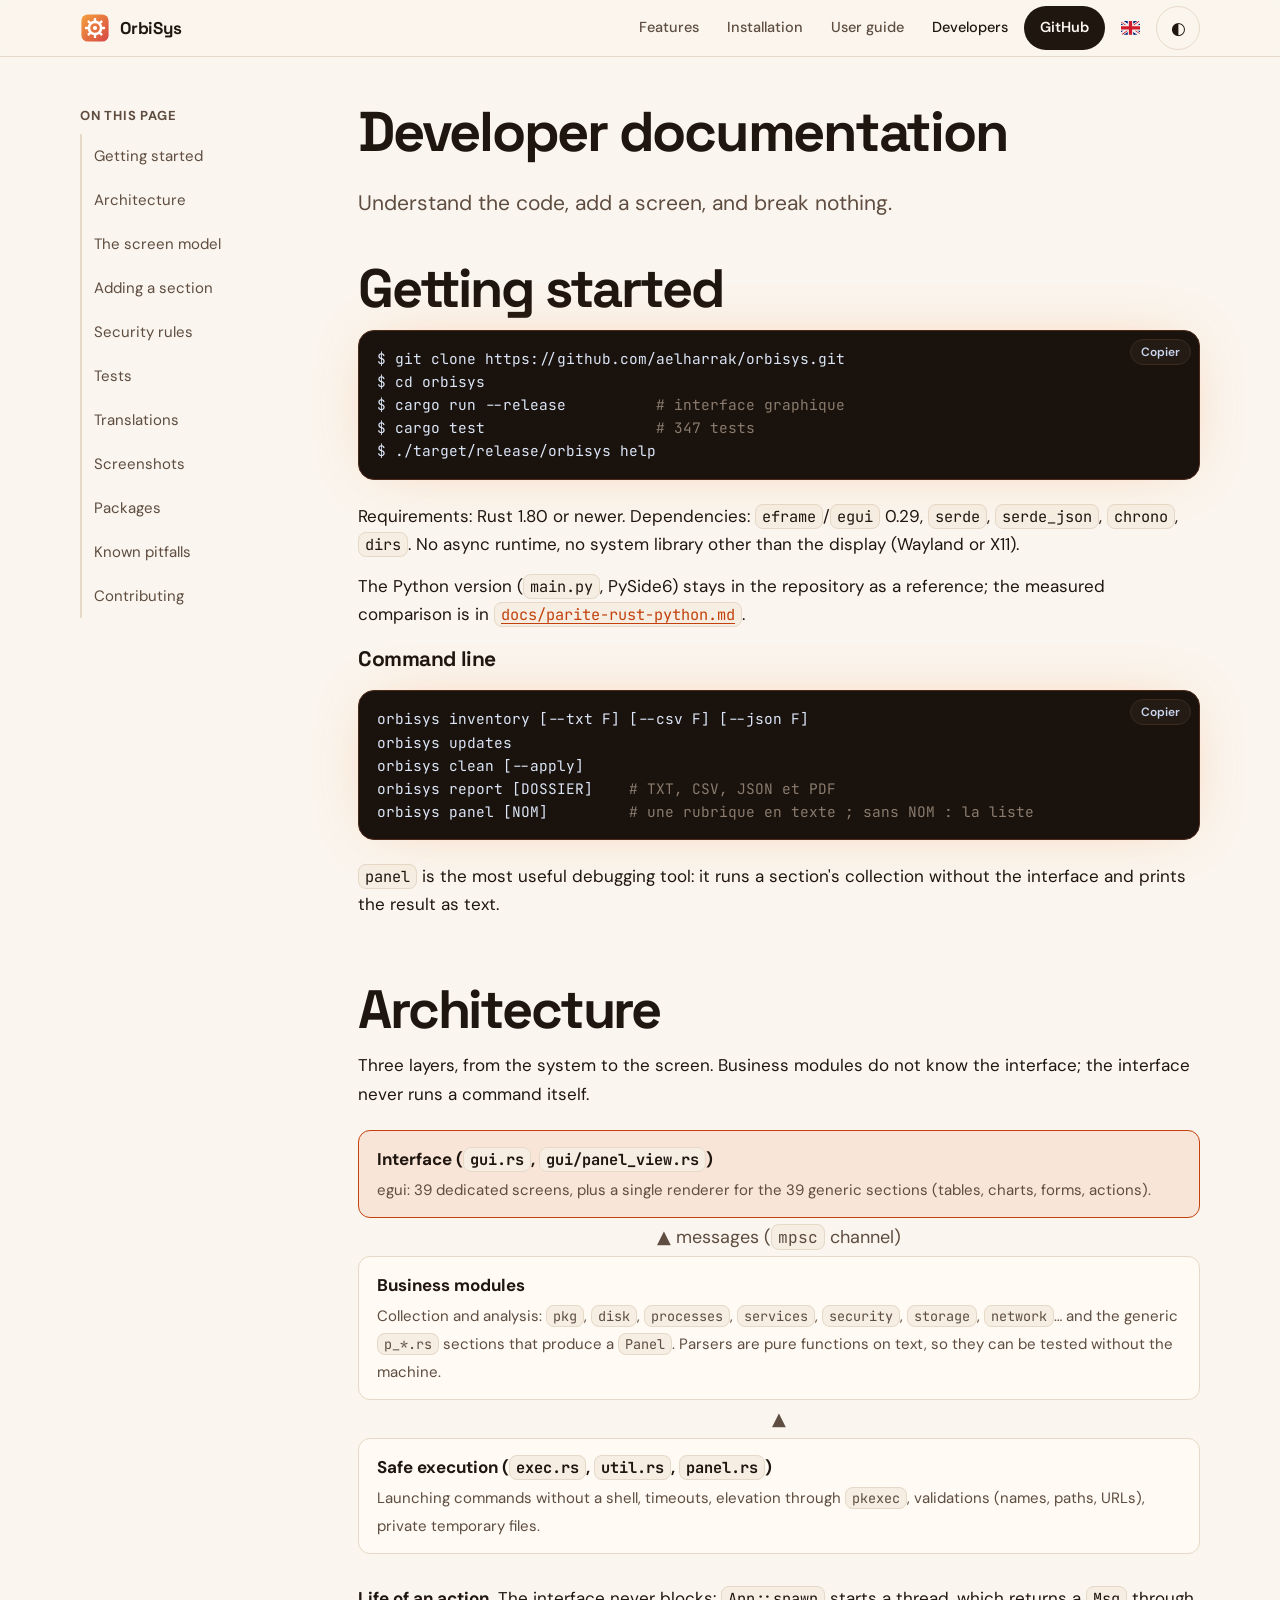
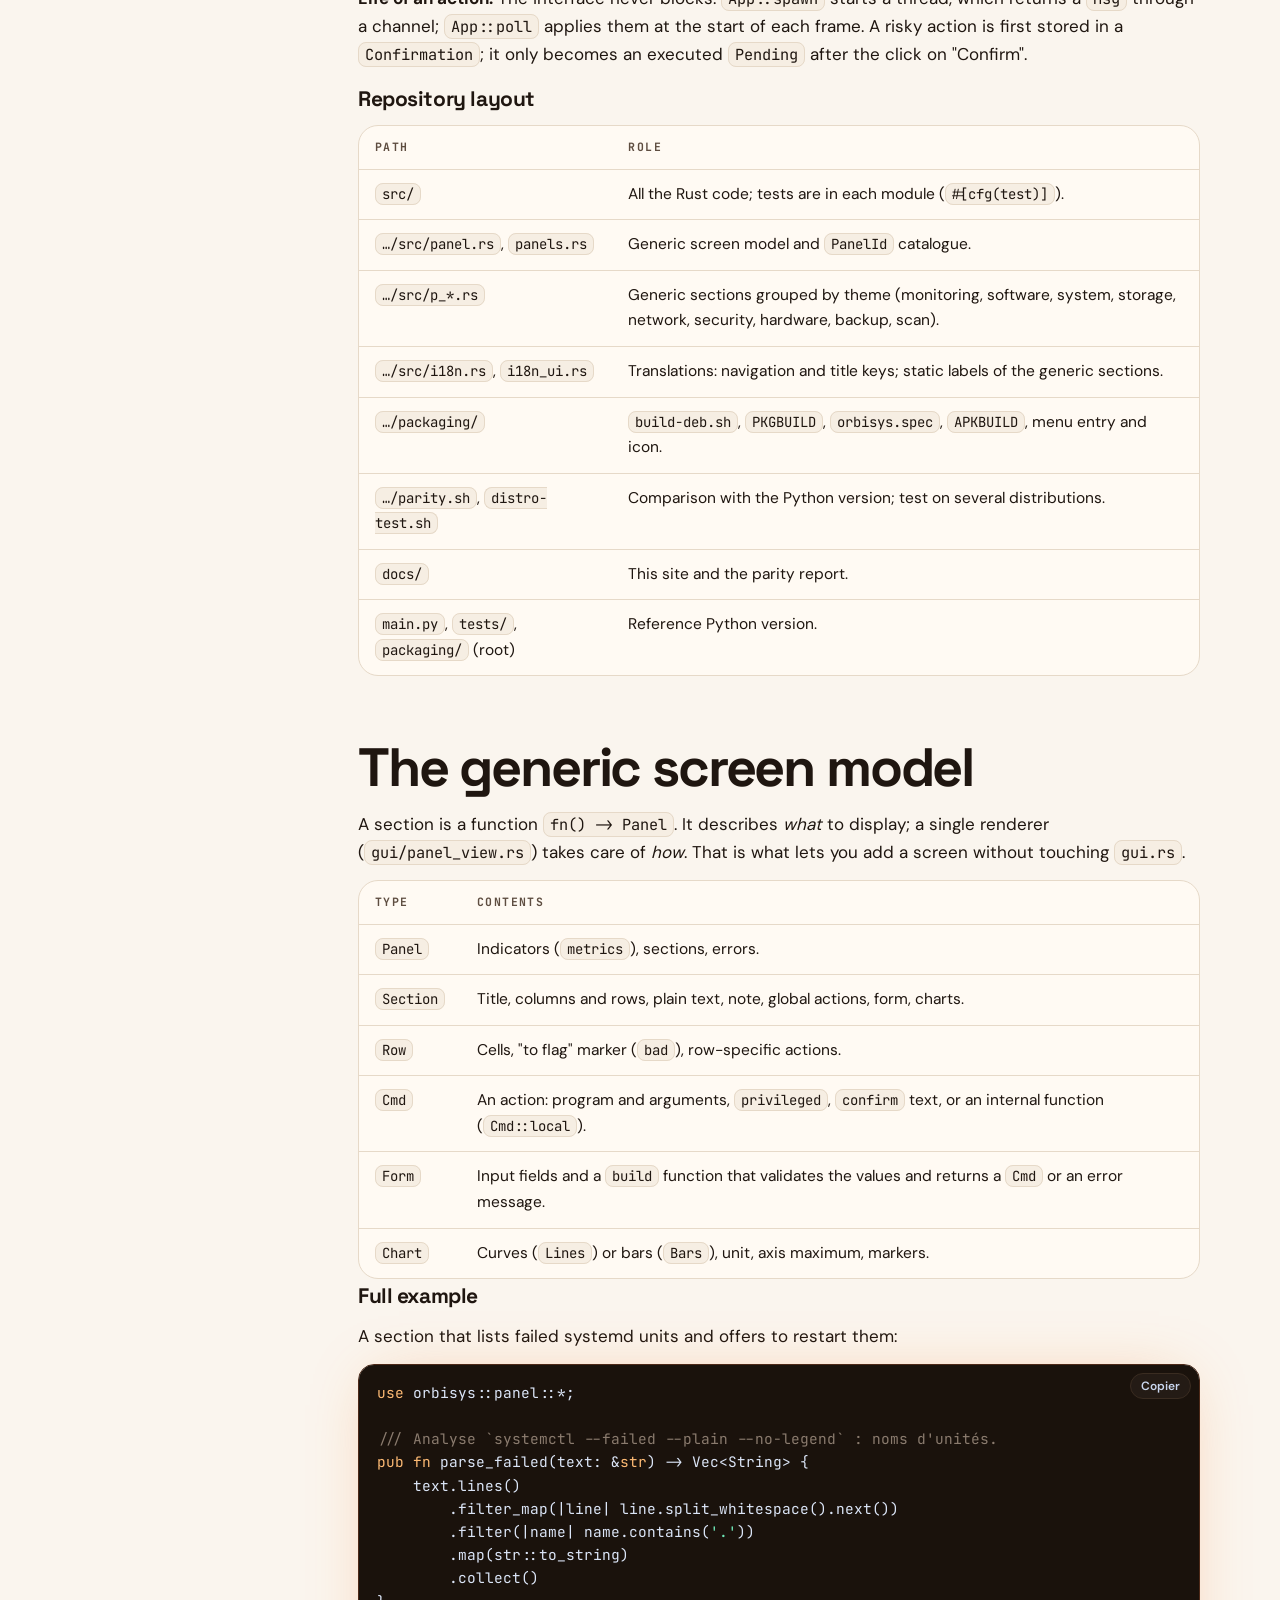
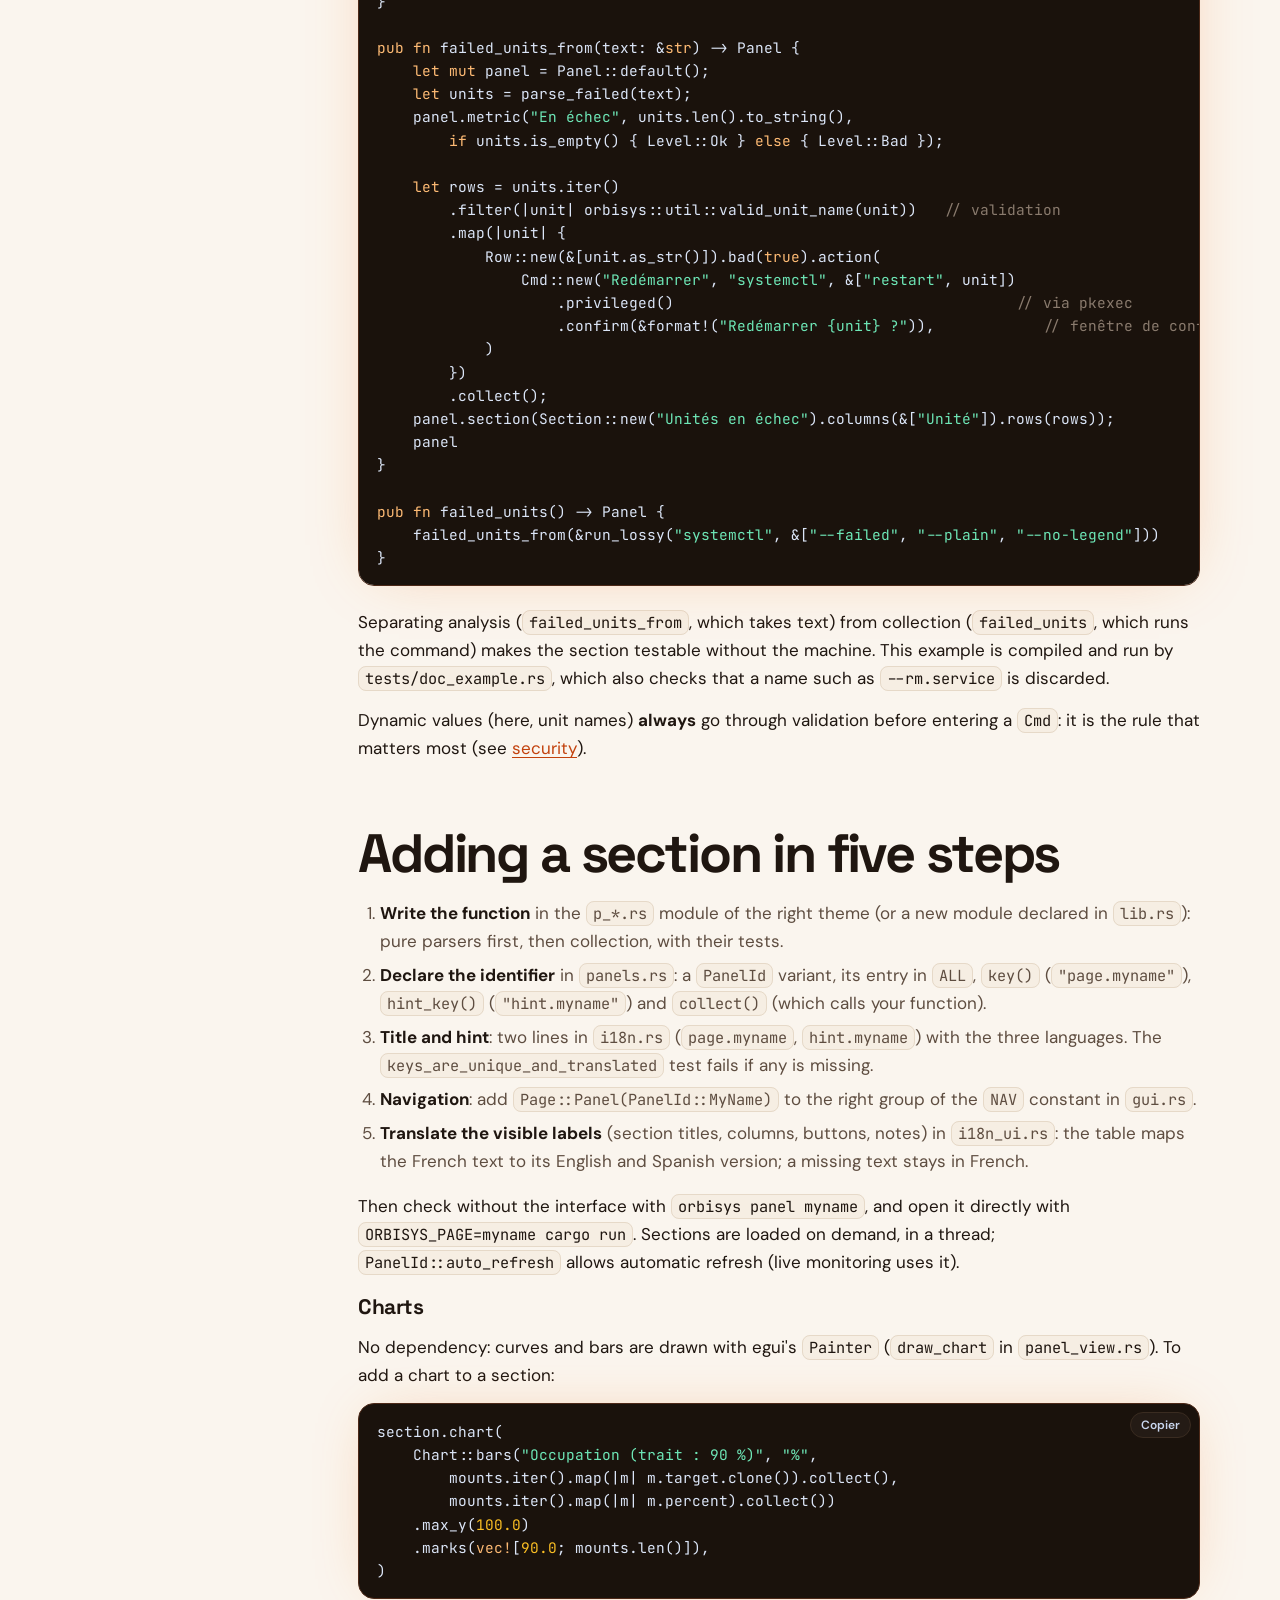
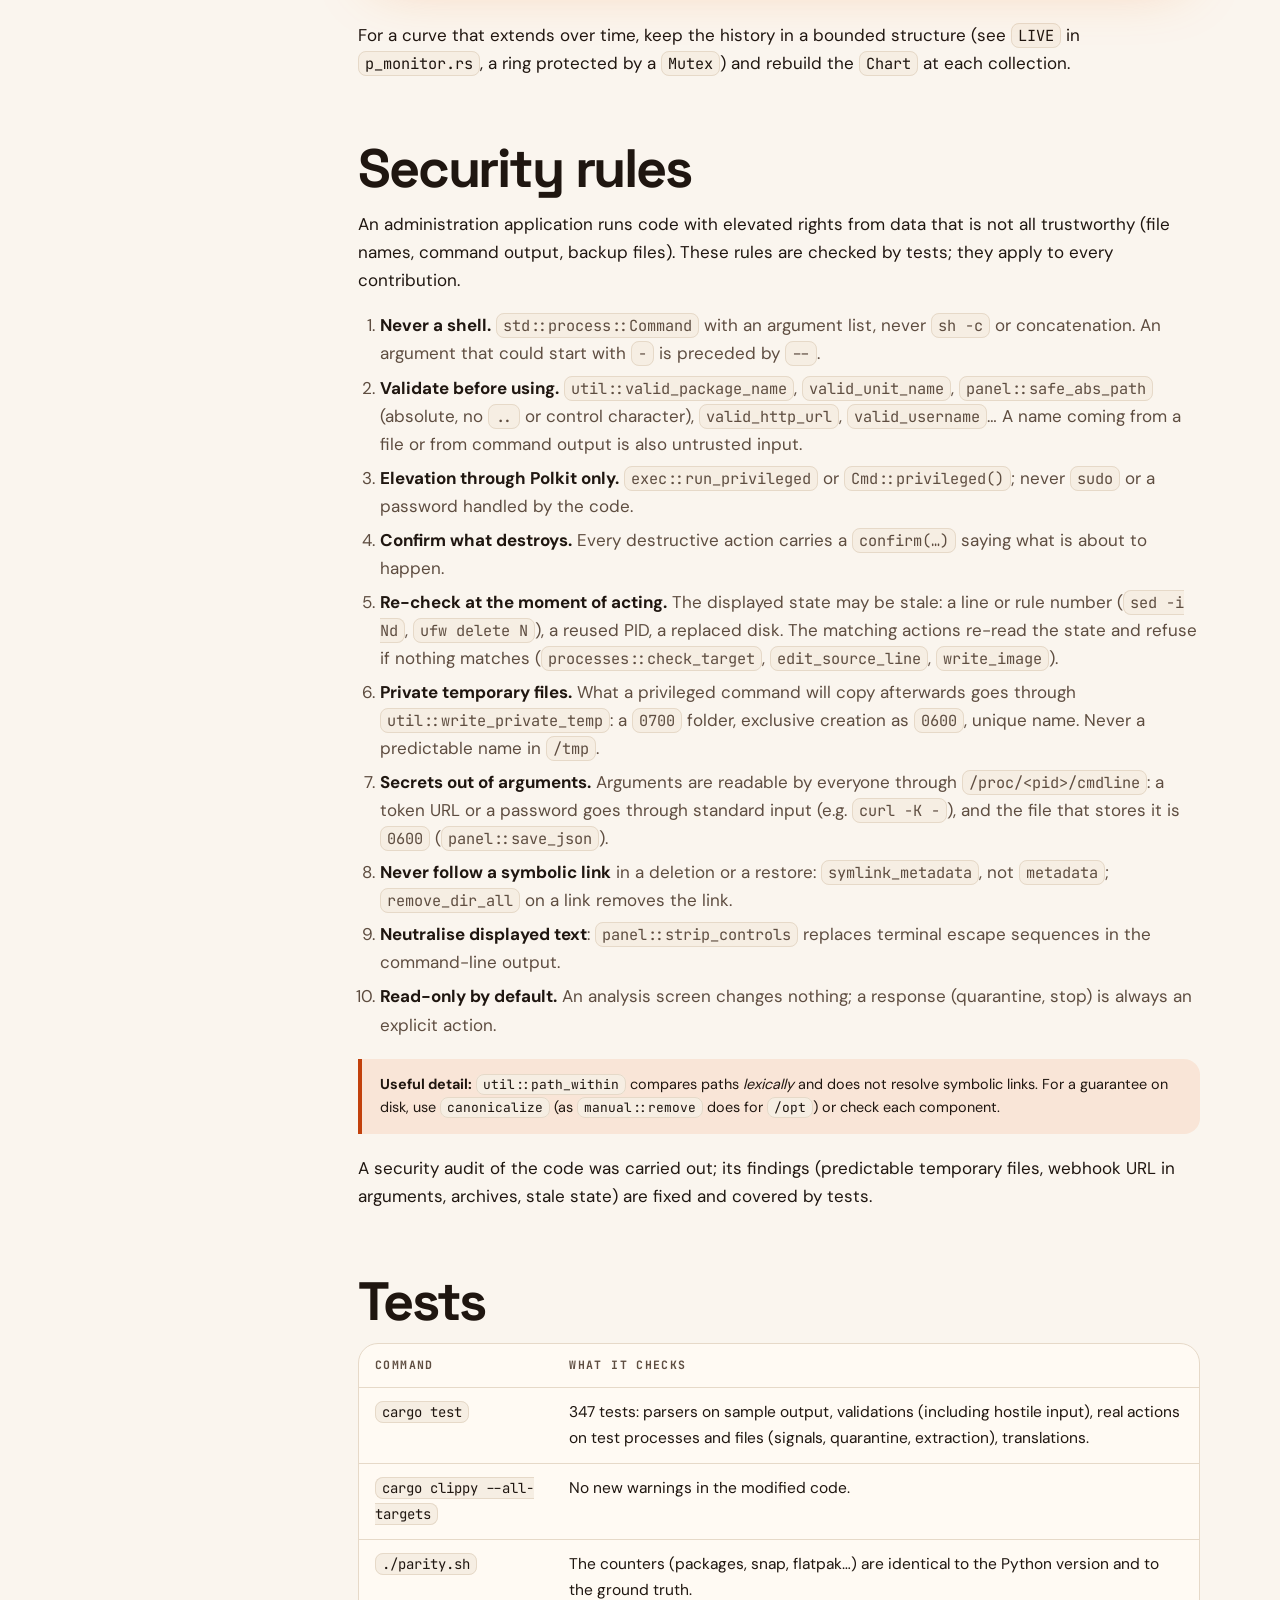
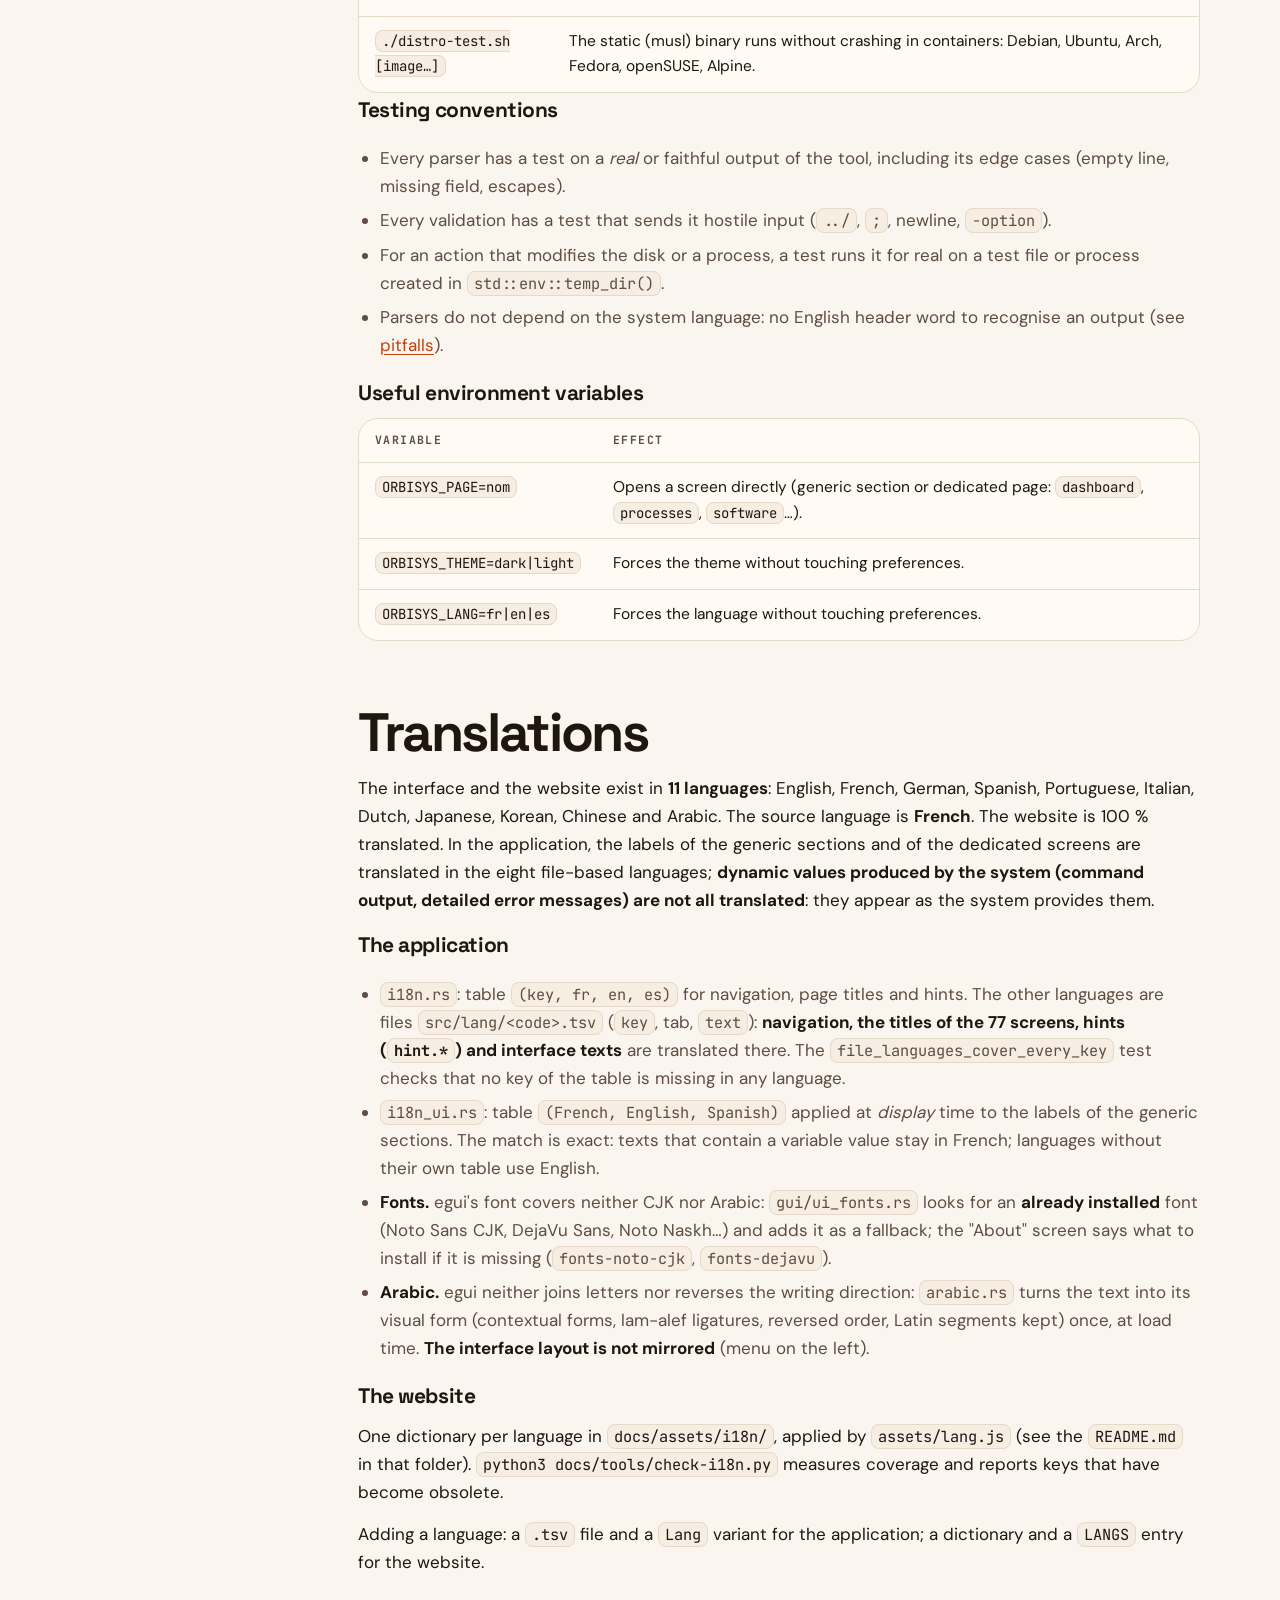
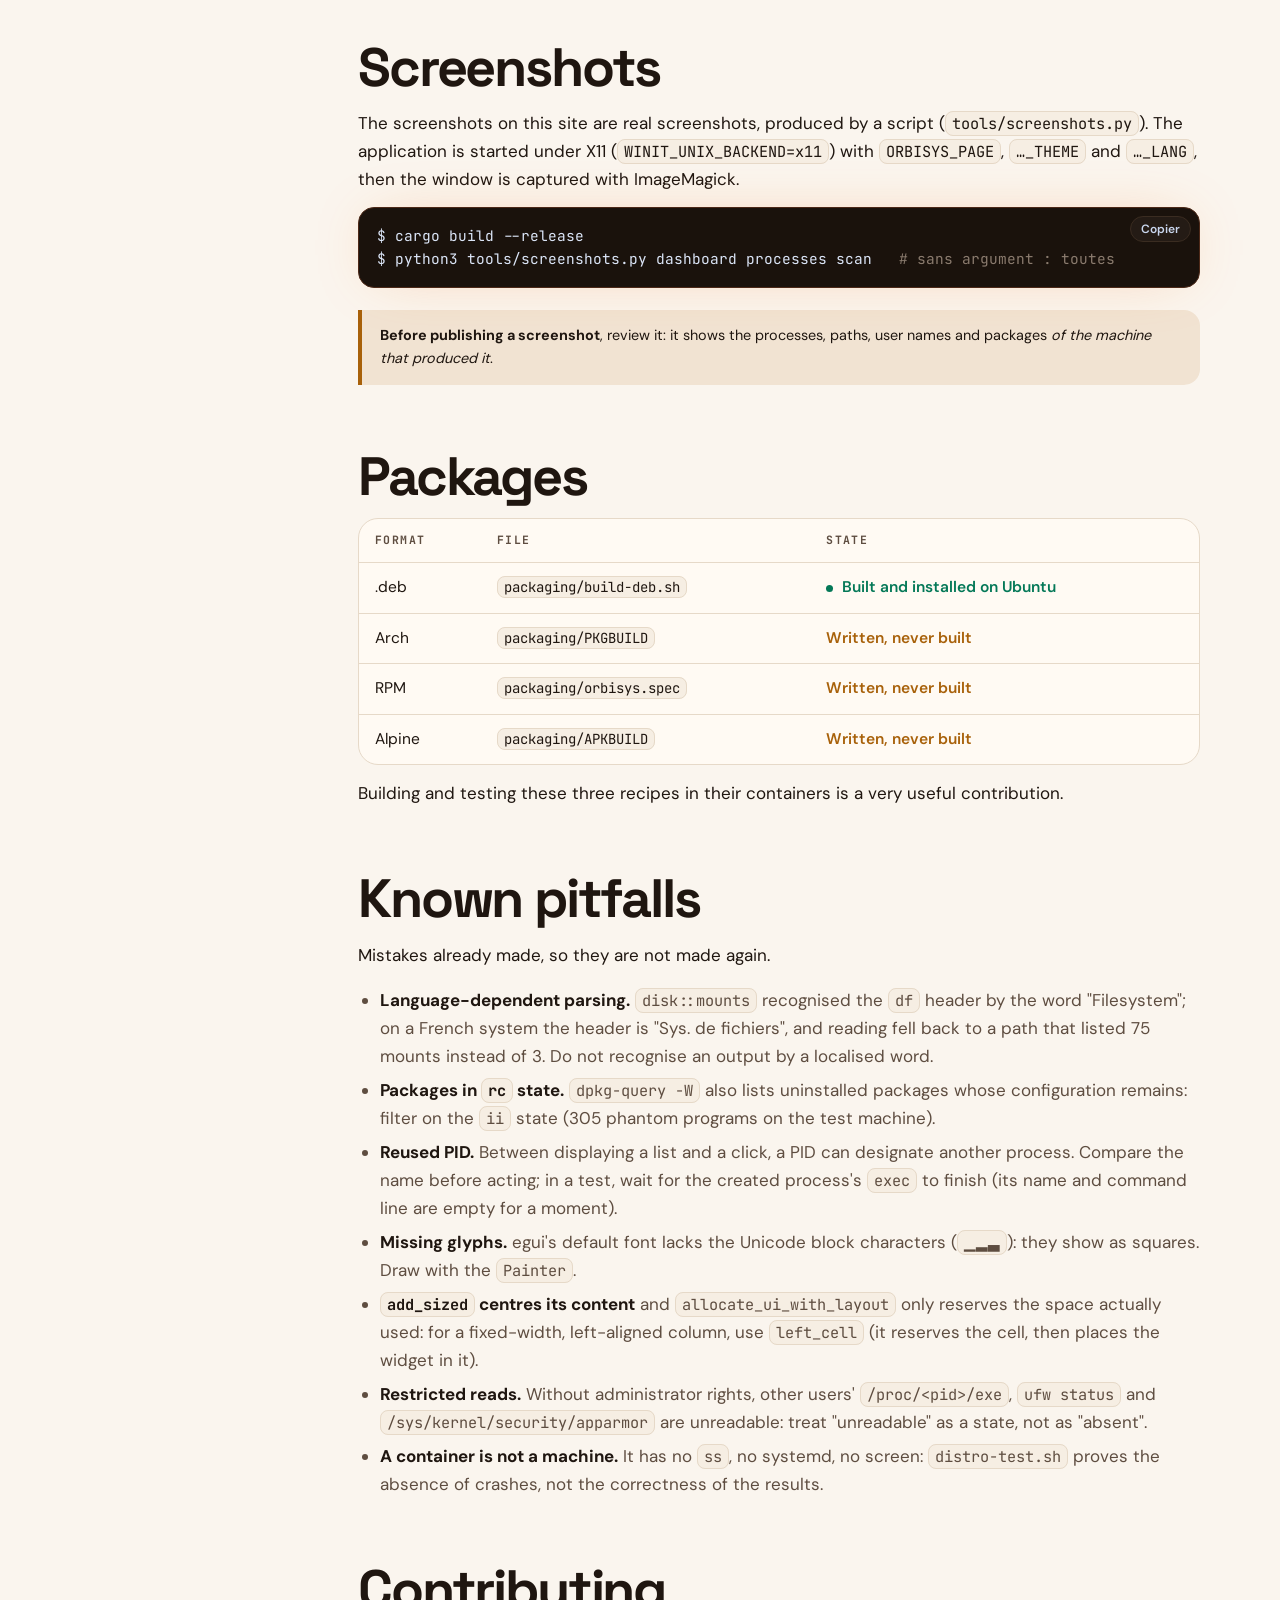
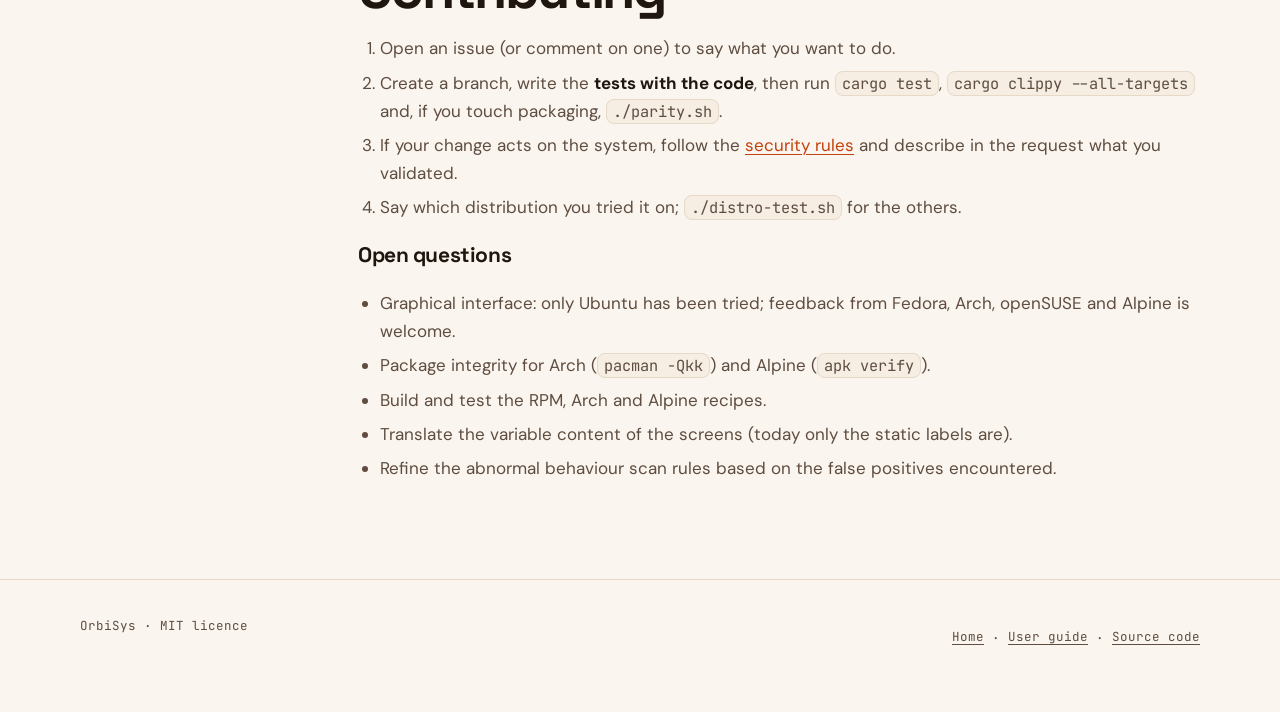
==== docs/developpeurs.html @ f0f33652 "docs: add project website for GitHub Pages" ====
<!DOCTYPE html>
<html lang="fr" data-theme="dark">
<head>
<meta charset="utf-8">
<meta name="viewport" content="width=device-width, initial-scale=1">
<title>Documentation développeurs — OrbiSys</title>
<meta name="description" content="Architecture d'OrbiSys (Rust, egui), modèle d'écran générique, ajout d'une rubrique, règles de sécurité, tests multi-distributions et conventions de contribution.">
<meta name="theme-color" content="#0f0b08">
<link rel="icon" href="assets/logo.svg" type="image/svg+xml">
<link rel="stylesheet" href="assets/style.css">
<script src="assets/site.js"></script>
<script src="assets/lang.js" defer></script>
<style>
  .layers { display: grid; gap: 10px; margin: 22px 0 30px; }
  .layer { border: 1px solid var(--border); background: var(--card); border-radius: 12px; padding: 14px 18px; }
  .layer b { display: block; margin-bottom: 2px; }
  .layer span { color: var(--muted); font-size: 15px; }
  .layer.top { border-color: var(--accent); background: var(--accent-soft); }
  .arrow { text-align: center; color: var(--muted); line-height: 1; font-size: 18px; }
  .twocol { display: grid; grid-template-columns: 1fr 1fr; gap: 10px; }
  @media (max-width: 640px) { .twocol { grid-template-columns: 1fr; } }
</style>
</head>
<body>
<a class="skip" href="#contenu">Aller au contenu</a>

<header class="site-header">
  <div class="wrap">
    <a class="brand" href="index.html" aria-label="OrbiSys, accueil">
      <img src="assets/logo.svg" alt="" width="30" height="30"> OrbiSys
    </a>
    <nav class="nav" aria-label="Navigation principale">
      <a href="index.html#fonctionnalites">Fonctionnalités</a>
      <a href="index.html#installation">Installation</a>
      <a href="utilisateurs.html">Guide utilisateur</a>
      <a href="developpeurs.html" aria-current="page">Développeurs</a>
      <a href="https://github.com/aelharrak/orbisys" rel="noopener">GitHub</a>
      <button class="icon-btn" id="theme" type="button" aria-label="Changer de thème clair ou sombre" title="Thème clair / sombre">◐</button>
    </nav>
  </div>
</header>

<main id="contenu" class="wrap">
  <div class="doc">
    <aside class="toc" aria-label="Sur cette page">
      <b>Sur cette page</b>
      <a href="#demarrer">Démarrer</a>
      <a href="#architecture">Architecture</a>
      <a href="#modele">Le modèle d'écran</a>
      <a href="#ajouter">Ajouter une rubrique</a>
      <a href="#securite">Règles de sécurité</a>
      <a href="#tests">Tests</a>
      <a href="#i18n">Traductions</a>
      <a href="#captures">Captures d'écran</a>
      <a href="#paquets">Paquets</a>
      <a href="#pieges">Pièges connus</a>
      <a href="#contribuer">Contribuer</a>
    </aside>

    <article>
      <h1>Documentation développeurs</h1>
      <p class="lead" style="margin:0 0 8px;text-align:left">Comprendre le code, ajouter un écran, et ne rien casser.</p>

      <h2 id="demarrer">Démarrer</h2>
      <div class="code"><pre><code>$ git clone https://github.com/aelharrak/orbisys.git
$ cd orbisys
$ cargo run --release          <span class="c"># interface graphique</span>
$ cargo test                   <span class="c"># 347 tests</span>
$ ./target/release/orbisys help</code></pre></div>
      <p>Prérequis : Rust 1.80 ou plus récent. Dépendances : <code>eframe</code>/<code>egui</code> 0.29, <code>serde</code>, <code>serde_json</code>, <code>chrono</code>, <code>dirs</code>. Pas de runtime asynchrone, pas de bibliothèque système autre que l'affichage (Wayland ou X11).</p>
      <p>La version Python (<code>main.py</code>, PySide6) reste dans le dépôt comme référence ; la comparaison mesurée est dans <a href="https://github.com/aelharrak/orbisys/blob/main/docs/parite-rust-python.md" rel="noopener"><code>docs/parite-rust-python.md</code></a>.</p>

      <h3>Ligne de commande</h3>
      <div class="code"><pre><code>orbisys inventory [--txt F] [--csv F] [--json F]
orbisys updates
orbisys clean [--apply]
orbisys report [DOSSIER]    <span class="c"># TXT, CSV, JSON et PDF</span>
orbisys panel [NOM]         <span class="c"># une rubrique en texte ; sans NOM : la liste</span></code></pre></div>
      <p><code>panel</code> est l'outil de débogage le plus utile : il exécute la collecte d'une rubrique sans interface et affiche le résultat en texte.</p>

      <h2 id="architecture">Architecture</h2>
      <p>Trois couches, du système vers l'écran. Les modules métier ne connaissent pas l'interface ; l'interface ne lance jamais de commande elle-même.</p>
      <div class="layers">
        <div class="layer top"><b>Interface (<code>gui.rs</code>, <code>gui/panel_view.rs</code>)</b><span>egui : 39 écrans dédiés, plus un rendu unique pour les 39 rubriques génériques (tableaux, graphiques, formulaires, actions).</span></div>
        <div class="arrow" aria-hidden="true">▲ messages (canal <code>mpsc</code>)</div>
        <div class="layer"><b>Modules métier</b><span>Collecte et analyse : <code>pkg</code>, <code>disk</code>, <code>processes</code>, <code>services</code>, <code>security</code>, <code>storage</code>, <code>network</code>… et les rubriques génériques <code>p_*.rs</code> qui produisent un <code>Panel</code>. Les analyseurs sont des fonctions pures sur du texte, donc testables sans la machine.</span></div>
        <div class="arrow" aria-hidden="true">▲</div>
        <div class="layer"><b>Exécution sûre (<code>exec.rs</code>, <code>util.rs</code>, <code>panel.rs</code>)</b><span>Lancement de commandes sans shell, délais, élévation via <code>pkexec</code>, validations (noms, chemins, URL), fichiers temporaires privés.</span></div>
      </div>
      <p><b>Flux d'une action.</b> L'interface ne bloque jamais : <code>App::spawn</code> lance un thread, qui renvoie un <code>Msg</code> par un canal ; <code>App::poll</code> les applique au début de chaque image. Une action risquée est d'abord stockée dans une <code>Confirmation</code> ; elle ne devient un <code>Pending</code> exécuté qu'après le clic sur « Confirmer ».</p>

      <h3>Organisation du dépôt</h3>
      <div class="table-wrap"><table>
        <thead><tr><th>Chemin</th><th>Rôle</th></tr></thead>
        <tbody>
          <tr><td><code>src/</code></td><td>Tout le code Rust ; les tests sont dans chaque module (<code>#[cfg(test)]</code>).</td></tr>
          <tr><td><code>…/src/panel.rs</code>, <code>panels.rs</code></td><td>Modèle d'écran générique et catalogue <code>PanelId</code>.</td></tr>
          <tr><td><code>…/src/p_*.rs</code></td><td>Rubriques génériques regroupées par thème (supervision, logiciels, système, stockage, réseau, sécurité, matériel, sauvegarde, scan).</td></tr>
          <tr><td><code>…/src/i18n.rs</code>, <code>i18n_ui.rs</code></td><td>Traductions : clés de navigation et de titres ; libellés statiques des rubriques génériques.</td></tr>
          <tr><td><code>…/packaging/</code></td><td><code>build-deb.sh</code>, <code>PKGBUILD</code>, <code>orbisys.spec</code>, <code>APKBUILD</code>, entrée de menu et icône.</td></tr>
          <tr><td><code>…/parity.sh</code>, <code>distro-test.sh</code></td><td>Comparaison avec la version Python ; test sur plusieurs distributions.</td></tr>
          <tr><td><code>docs/</code></td><td>Ce site et le rapport de parité.</td></tr>
          <tr><td><code>main.py</code>, <code>tests/</code>, <code>packaging/</code> (racine)</td><td>Version Python de référence.</td></tr>
        </tbody>
      </table></div>

      <h2 id="modele">Le modèle d'écran générique</h2>
      <p>Une rubrique est une fonction <code>fn() -&gt; Panel</code>. Elle décrit <i>quoi</i> afficher ; un seul rendu (<code>gui/panel_view.rs</code>) s'occupe du <i>comment</i>. C'est ce qui permet d'ajouter un écran sans toucher à <code>gui.rs</code>.</p>
      <div class="table-wrap"><table>
        <thead><tr><th>Type</th><th>Contenu</th></tr></thead>
        <tbody>
          <tr><td><code>Panel</code></td><td>Indicateurs (<code>metrics</code>), sections, erreurs.</td></tr>
          <tr><td><code>Section</code></td><td>Titre, colonnes et lignes, texte brut, note, actions globales, formulaire, graphiques.</td></tr>
          <tr><td><code>Row</code></td><td>Cellules, drapeau « à signaler » (<code>bad</code>), actions propres à la ligne.</td></tr>
          <tr><td><code>Cmd</code></td><td>Une action : programme et arguments, <code>privileged</code>, texte de <code>confirm</code>, ou une fonction interne (<code>Cmd::local</code>).</td></tr>
          <tr><td><code>Form</code></td><td>Champs de saisie et fonction <code>build</code> qui valide les valeurs et renvoie une <code>Cmd</code> ou un message d'erreur.</td></tr>
          <tr><td><code>Chart</code></td><td>Courbes (<code>Lines</code>) ou barres (<code>Bars</code>), unité, maximum d'axe, repères.</td></tr>
        </tbody>
      </table></div>

      <h3>Exemple complet</h3>
      <p>Une rubrique qui liste les unités systemd en échec et propose de les redémarrer :</p>
      <div class="code"><pre><code><span class="k">use</span> orbisys::panel::*;

<span class="c">/// Analyse `systemctl --failed --plain --no-legend` : noms d'unités.</span>
<span class="k">pub fn</span> parse_failed(text: &amp;<span class="k">str</span>) -&gt; Vec&lt;String&gt; {
    text.lines()
        .filter_map(|line| line.split_whitespace().next())
        .filter(|name| name.contains(<span class="s">'.'</span>))
        .map(str::to_string)
        .collect()
}

<span class="k">pub fn</span> failed_units_from(text: &amp;<span class="k">str</span>) -&gt; Panel {
    <span class="k">let mut</span> panel = Panel::default();
    <span class="k">let</span> units = parse_failed(text);
    panel.metric(<span class="s">"En échec"</span>, units.len().to_string(),
        <span class="k">if</span> units.is_empty() { Level::Ok } <span class="k">else</span> { Level::Bad });

    <span class="k">let</span> rows = units.iter()
        .filter(|unit| orbisys::util::valid_unit_name(unit))   <span class="c">// validation</span>
        .map(|unit| {
            Row::new(&amp;[unit.as_str()]).bad(<span class="k">true</span>).action(
                Cmd::new(<span class="s">"Redémarrer"</span>, <span class="s">"systemctl"</span>, &amp;[<span class="s">"restart"</span>, unit])
                    .privileged()                                      <span class="c">// via pkexec</span>
                    .confirm(&amp;format!(<span class="s">"Redémarrer {unit} ?"</span>)),            <span class="c">// fenêtre de confirmation</span>
            )
        })
        .collect();
    panel.section(Section::new(<span class="s">"Unités en échec"</span>).columns(&amp;[<span class="s">"Unité"</span>]).rows(rows));
    panel
}

<span class="k">pub fn</span> failed_units() -&gt; Panel {
    failed_units_from(&amp;run_lossy(<span class="s">"systemctl"</span>, &amp;[<span class="s">"--failed"</span>, <span class="s">"--plain"</span>, <span class="s">"--no-legend"</span>]))
}</code></pre></div>
      <p>Séparer l'analyse (<code>failed_units_from</code>, qui prend du texte) de la collecte (<code>failed_units</code>, qui lance la commande) rend la rubrique testable sans la machine. Cet exemple est compilé et exécuté par <code>tests/doc_example.rs</code>, qui vérifie aussi qu'un nom comme <code>--rm.service</code> est écarté.</p>
      <p>Les valeurs dynamiques (ici les noms d'unités) passent <b>toujours</b> par une validation avant d'entrer dans une <code>Cmd</code> : c'est la règle qui compte le plus (voir <a href="#securite">sécurité</a>).</p>

      <h2 id="ajouter">Ajouter une rubrique en cinq étapes</h2>
      <ol>
        <li><b>Écrire la fonction</b> dans le module <code>p_*.rs</code> du bon thème (ou un nouveau module déclaré dans <code>lib.rs</code>) : analyseurs purs d'abord, collecte ensuite, avec leurs tests.</li>
        <li><b>Déclarer l'identifiant</b> dans <code>panels.rs</code> : une variante de <code>PanelId</code>, son entrée dans <code>ALL</code>, <code>key()</code> (<code>"page.monnom"</code>), <code>hint_key()</code> (<code>"hint.monnom"</code>) et <code>collect()</code> (qui appelle votre fonction).</li>
        <li><b>Titre et conseil</b> : deux lignes dans <code>i18n.rs</code> (<code>page.monnom</code>, <code>hint.monnom</code>) avec les trois langues. Le test <code>keys_are_unique_and_translated</code> échoue s'il en manque.</li>
        <li><b>Navigation</b> : ajouter <code>Page::Panel(PanelId::MonNom)</code> au bon groupe de la constante <code>NAV</code> dans <code>gui.rs</code>.</li>
        <li><b>Traduire les libellés</b> visibles (titres de section, colonnes, boutons, notes) dans <code>i18n_ui.rs</code> : la table associe le texte français à sa version anglaise et espagnole ; un texte absent reste en français.</li>
      </ol>
      <p>Vérifiez ensuite sans interface avec <code>orbisys panel monnom</code>, puis ouvrez-la directement avec <code>ORBISYS_PAGE=monnom cargo run</code>. Les rubriques sont chargées à la demande, dans un thread ; <code>PanelId::auto_refresh</code> permet un rafraîchissement automatique (la surveillance en direct l'utilise).</p>

      <h3>Graphiques</h3>
      <p>Pas de dépendance : les courbes et barres sont dessinées avec le <code>Painter</code> d'egui (<code>draw_chart</code> dans <code>panel_view.rs</code>). Pour ajouter un graphique à une section :</p>
      <div class="code"><pre><code>section.chart(
    Chart::bars(<span class="s">"Occupation (trait : 90 %)"</span>, <span class="s">"%"</span>,
        mounts.iter().map(|m| m.target.clone()).collect(),
        mounts.iter().map(|m| m.percent).collect())
    .max_y(<span class="n">100.0</span>)
    .marks(<span class="k">vec!</span>[<span class="n">90.0</span>; mounts.len()]),
)</code></pre></div>
      <p>Pour une courbe qui s'étend dans le temps, conservez l'historique dans une structure bornée (voir <code>LIVE</code> dans <code>p_monitor.rs</code>, un anneau protégé par un <code>Mutex</code>) et reconstruisez le <code>Chart</code> à chaque collecte.</p>

      <h2 id="securite">Règles de sécurité</h2>
      <p>Une application d'administration exécute du code avec des droits élevés à partir de données qui ne sont pas toutes de confiance (noms de fichiers, sorties de commandes, fichiers de sauvegarde). Ces règles sont vérifiées par des tests ; elles sont à respecter dans toute contribution.</p>
      <ol>
        <li><b>Jamais de shell.</b> <code>std::process::Command</code> avec une liste d'arguments, jamais <code>sh -c</code> ni concaténation. Un argument qui pourrait commencer par <code>-</code> est précédé de <code>--</code>.</li>
        <li><b>Valider avant d'utiliser.</b> <code>util::valid_package_name</code>, <code>valid_unit_name</code>, <code>panel::safe_abs_path</code> (absolu, sans <code>..</code> ni caractère de contrôle), <code>valid_http_url</code>, <code>valid_username</code>… Un nom venant d'un fichier ou d'une sortie de commande est aussi une entrée non fiable.</li>
        <li><b>Élévation par Polkit seulement.</b> <code>exec::run_privileged</code> ou <code>Cmd::privileged()</code> ; jamais de <code>sudo</code> ni de mot de passe manipulé par le code.</li>
        <li><b>Confirmer ce qui détruit.</b> Toute action destructrice porte un <code>confirm(…)</code> qui dit ce qui va se passer.</li>
        <li><b>Revérifier au moment d'agir.</b> L'état affiché peut être périmé : un numéro de ligne ou de règle (<code>sed -i Nd</code>, <code>ufw delete N</code>), un PID réattribué, un disque remplacé. Les actions correspondantes relisent l'état et refusent si rien ne correspond (<code>processes::check_target</code>, <code>edit_source_line</code>, <code>write_image</code>).</li>
        <li><b>Fichiers temporaires privés.</b> Ce qu'une commande privilégiée copiera ensuite passe par <code>util::write_private_temp</code> : dossier en <code>0700</code>, création exclusive en <code>0600</code>, nom unique. Jamais un nom prévisible dans <code>/tmp</code>.</li>
        <li><b>Secrets hors des arguments.</b> Les arguments sont lisibles par tous via <code>/proc/&lt;pid&gt;/cmdline</code> : une URL à jeton ou un mot de passe passe par l'entrée standard (ex. <code>curl -K -</code>), et le fichier qui la stocke est en <code>0600</code> (<code>panel::save_json</code>).</li>
        <li><b>Ne jamais suivre un lien symbolique</b> dans une suppression ou une restauration : <code>symlink_metadata</code>, pas <code>metadata</code> ; <code>remove_dir_all</code> sur un lien supprime le lien.</li>
        <li><b>Neutraliser le texte affiché</b> : <code>panel::strip_controls</code> remplace les séquences d'échappement de terminal dans le rendu en ligne de commande.</li>
        <li><b>Lecture seule par défaut.</b> Un écran d'analyse ne modifie rien ; une réponse (quarantaine, arrêt) est toujours une action explicite.</li>
      </ol>
      <div class="note"><b>Précision utile :</b> <code>util::path_within</code> compare des chemins <i>lexicalement</i> et ne résout pas les liens symboliques. Pour une garantie sur le disque, utilisez <code>canonicalize</code> (comme <code>manual::remove</code> pour <code>/opt</code>) ou testez chaque composant.</div>
      <p>Un audit de sécurité du code a été mené ; ses constats (fichiers temporaires prévisibles, URL de webhook dans les arguments, archives, états périmés) sont corrigés et couverts par des tests.</p>

      <h2 id="tests">Tests</h2>
      <div class="table-wrap"><table>
        <thead><tr><th>Commande</th><th>Ce qu'elle vérifie</th></tr></thead>
        <tbody>
          <tr><td><code>cargo test</code></td><td>347 tests : analyseurs sur des sorties d'exemple, validations (y compris les entrées hostiles), actions réelles sur des processus et fichiers de test (signaux, quarantaine, extraction), traductions.</td></tr>
          <tr><td><code>cargo clippy --all-targets</code></td><td>Aucun nouvel avertissement dans le code modifié.</td></tr>
          <tr><td><code>./parity.sh</code></td><td>Les compteurs (paquets, snap, flatpak…) sont identiques à la version Python et à la vérité terrain.</td></tr>
          <tr><td><code>./distro-test.sh [image…]</code></td><td>Le binaire statique (musl) tourne sans plantage dans des conteneurs : Debian, Ubuntu, Arch, Fedora, openSUSE, Alpine.</td></tr>
        </tbody>
      </table></div>
      <h3>Conventions de test</h3>
      <ul>
        <li>Chaque analyseur a un test sur une sortie <i>réelle</i> ou fidèle de l'outil, y compris ses cas limites (ligne vide, champ manquant, échappements).</li>
        <li>Chaque validation a un test qui lui envoie des entrées hostiles (<code>../</code>, <code>;</code>, retour à la ligne, <code>-option</code>).</li>
        <li>Pour une action qui modifie le disque ou un processus, un test l'exécute pour de vrai sur un fichier ou un processus de test créé dans <code>std::env::temp_dir()</code>.</li>
        <li>Les parseurs ne dépendent pas de la langue du système : pas de mot d'en-tête anglais pour reconnaître une sortie (voir <a href="#pieges">pièges</a>).</li>
      </ul>
      <h3>Variables d'environnement utiles</h3>
      <div class="table-wrap"><table>
        <thead><tr><th>Variable</th><th>Effet</th></tr></thead>
        <tbody>
          <tr><td><code>ORBISYS_PAGE=nom</code></td><td>Ouvre directement un écran (rubrique générique ou page dédiée : <code>dashboard</code>, <code>processes</code>, <code>software</code>…).</td></tr>
          <tr><td><code>ORBISYS_THEME=dark|light</code></td><td>Force le thème sans toucher aux préférences.</td></tr>
          <tr><td><code>ORBISYS_LANG=fr|en|es</code></td><td>Force la langue sans toucher aux préférences.</td></tr>
        </tbody>
      </table></div>

      <h2 id="i18n">Traductions</h2>
      <p>L'interface comme le site existent en <b>11 langues</b> : anglais, français, allemand, espagnol, portugais, italien, néerlandais, japonais, coréen, chinois et arabe. La langue source est le <b>français</b>. Le site est traduit à 100 %. Dans l'application, les libellés des rubriques génériques et des écrans dédiés sont traduits dans les huit langues à fichier ; <b>les valeurs dynamiques produites par le système (sorties de commandes, messages d'erreur détaillés) ne sont pas toutes traduites</b> : elles s'affichent telles que le système les fournit.</p>
      <h3>L'application</h3>
      <ul>
        <li><code>i18n.rs</code> : table <code>(clé, fr, en, es)</code> pour la navigation, les titres de page et les conseils. Les autres langues sont des fichiers <code>src/lang/&lt;code&gt;.tsv</code> (<code>clé</code>, tabulation, <code>texte</code>) : <b>navigation, titres des 77 écrans, conseils (<code>hint.*</code>) et textes de l'interface</b> y sont traduits. Le test <code>file_languages_cover_every_key</code> vérifie qu'aucune clé de la table ne manque dans une langue.</li>
        <li><code>i18n_ui.rs</code> : table <code>(français, anglais, espagnol)</code> appliquée à l'<i>affichage</i> des libellés des rubriques génériques. La correspondance est exacte : les textes qui contiennent une valeur variable restent en français ; les langues sans table propre utilisent l'anglais.</li>
        <li><b>Polices.</b> La police d'egui ne couvre ni le CJK ni l'arabe : <code>gui/ui_fonts.rs</code> cherche une police <b>déjà installée</b> (Noto Sans CJK, DejaVu Sans, Noto Naskh…) et l'ajoute en secours ; l'écran « À propos » indique quoi installer si elle manque (<code>fonts-noto-cjk</code>, <code>fonts-dejavu</code>).</li>
        <li><b>Arabe.</b> egui ne relie pas les lettres et n'inverse pas le sens d'écriture : <code>arabic.rs</code> met le texte en forme visuelle (formes contextuelles, ligatures lam-alif, ordre inversé, segments latins conservés) une fois, au chargement. <b>La disposition de l'interface n'est pas inversée</b> (menu à gauche).</li>
      </ul>
      <h3>Le site</h3>
      <p>Un dictionnaire par langue dans <code>docs/assets/i18n/</code>, appliqué par <code>assets/lang.js</code> (voir le <code>README.md</code> de ce dossier). <code>python3 docs/tools/check-i18n.py</code> mesure la couverture et signale les clés devenues obsolètes.</p>
      <p>Ajouter une langue : un fichier <code>.tsv</code> et une variante de <code>Lang</code> pour l'application ; un dictionnaire et une entrée de <code>LANGS</code> pour le site.</p>

      <h2 id="captures">Captures d'écran</h2>
      <p>Les captures de ce site sont de vraies captures, produites par script (<code>tools/screenshots.py</code>). L'application est lancée sous X11 (<code>WINIT_UNIX_BACKEND=x11</code>) avec <code>ORBISYS_PAGE</code>, <code>…_THEME</code> et <code>…_LANG</code>, puis la fenêtre est capturée avec ImageMagick.</p>
      <div class="code"><pre><code>$ cargo build --release
$ python3 tools/screenshots.py dashboard processes scan   <span class="c"># sans argument : toutes</span></code></pre></div>
      <div class="note warn-box"><b>Avant de publier une capture</b>, relisez-la : elle montre les processus, chemins, noms d'utilisateur et paquets <i>de la machine qui l'a produite</i>.</div>

      <h2 id="paquets">Paquets</h2>
      <div class="table-wrap"><table>
        <thead><tr><th>Format</th><th>Fichier</th><th>État</th></tr></thead>
        <tbody>
          <tr><td>.deb</td><td><code>packaging/build-deb.sh</code></td><td class="ok">Construit et installé sur Ubuntu</td></tr>
          <tr><td>Arch</td><td><code>packaging/PKGBUILD</code></td><td class="warn">Écrit, jamais construit</td></tr>
          <tr><td>RPM</td><td><code>packaging/orbisys.spec</code></td><td class="warn">Écrit, jamais construit</td></tr>
          <tr><td>Alpine</td><td><code>packaging/APKBUILD</code></td><td class="warn">Écrit, jamais construit</td></tr>
        </tbody>
      </table></div>
      <p style="margin-top:14px">Construire et tester ces trois recettes dans leurs conteneurs est une contribution très utile.</p>

      <h2 id="pieges">Pièges connus</h2>
      <p>Des erreurs déjà rencontrées, pour ne pas les refaire.</p>
      <ul>
        <li><b>Parsing dépendant de la langue.</b> <code>disk::mounts</code> reconnaissait l'en-tête de <code>df</code> par le mot « Filesystem » ; sur un système en français l'en-tête est « Sys. de fichiers », la lecture retombait sur un repli qui listait 75 montages au lieu de 3. Ne reconnaissez pas une sortie par un mot localisé.</li>
        <li><b>Paquets en état <code>rc</code>.</b> <code>dpkg-query -W</code> liste aussi les paquets désinstallés dont la configuration subsiste : filtrez sur l'état <code>ii</code> (305 faux logiciels sur la machine de test).</li>
        <li><b>PID réattribué.</b> Entre l'affichage d'une liste et un clic, un PID peut désigner un autre processus. Comparez le nom avant d'agir ; dans un test, attendez la fin du <code>exec</code> du processus créé (nom et ligne de commande sont vides un instant).</li>
        <li><b>Glyphes absents.</b> La police par défaut d'egui n'a pas les caractères de blocs Unicode (<code>▁▂▃</code>) : ils s'affichent en carrés. Dessinez avec le <code>Painter</code>.</li>
        <li><b><code>add_sized</code> centre le contenu</b> et <code>allocate_ui_with_layout</code> ne réserve que la place utilisée : pour une colonne alignée à gauche de largeur fixe, utilisez <code>left_cell</code> (réserve la cellule puis y place le widget).</li>
        <li><b>Lectures réservées.</b> Sans droits administrateur, <code>/proc/&lt;pid&gt;/exe</code> des autres utilisateurs, <code>ufw status</code>, <code>/sys/kernel/security/apparmor</code> sont illisibles : traitez « illisible » comme un état, pas comme « absent ».</li>
        <li><b>Un conteneur n'est pas une machine.</b> Il n'a ni <code>ss</code>, ni systemd, ni écran : <code>distro-test.sh</code> prouve l'absence de plantage, pas l'exactitude des résultats.</li>
      </ul>

      <h2 id="contribuer">Contribuer</h2>
      <ol>
        <li>Ouvrez un ticket (ou commentez-en un) pour dire ce que vous voulez faire.</li>
        <li>Créez une branche, écrivez les <b>tests avec le code</b>, puis vérifiez <code>cargo test</code>, <code>cargo clippy --all-targets</code> et, si vous touchez aux paquets, <code>./parity.sh</code>.</li>
        <li>Si votre changement agit sur le système, suivez les <a href="#securite">règles de sécurité</a> et décrivez dans la demande ce que vous avez validé.</li>
        <li>Décrivez la distribution sur laquelle vous avez essayé ; <code>./distro-test.sh</code> pour les autres.</li>
      </ol>
      <h3>Pistes ouvertes</h3>
      <ul>
        <li>Interface graphique : seule Ubuntu a été essayée ; des retours Fedora, Arch, openSUSE, Alpine sont les bienvenus.</li>
        <li>Intégrité des paquets pour Arch (<code>pacman -Qkk</code>) et Alpine (<code>apk verify</code>).</li>
        <li>Construire et tester les recettes RPM, Arch et Alpine.</li>
        <li>Traduire le contenu variable des écrans (aujourd'hui seuls les libellés statiques le sont).</li>
        <li>Affiner les règles du scan des comportements anormaux à partir des faux positifs rencontrés.</li>
      </ul>
    </article>
  </div>
</main>

<footer class="site-footer">
  <div class="wrap">
    <div>OrbiSys · licence MIT</div>
    <div>
      <a href="index.html">Accueil</a><span aria-hidden="true"> · </span>
      <a href="utilisateurs.html">Guide utilisateur</a><span aria-hidden="true"> · </span>
      <a href="https://github.com/aelharrak/orbisys" rel="noopener">Code source</a>
    </div>
  </div>
</footer>
</body>
</html>
---- docs/assets/style.css ----
/* OrbiSys — site statique. Aucune dépendance externe : polices incluses (assets/fonts), tout fonctionne hors ligne. */
@font-face { font-family: "Twemoji Country Flags"; src: url(fonts/twemoji-country-flags.woff2) format("woff2"); unicode-range: U+1F1E6-1F1FF, U+1F3F4, U+E0062-E007F; font-display: swap; } /* drapeaux Twemoji (CC-BY 4.0, via country-flag-emoji-polyfill, MIT) */
@font-face { font-family: "Space Grotesk"; src: url(fonts/space-grotesk.woff2) format("woff2"); font-weight: 300 700; font-display: swap; }
@font-face { font-family: "DM Sans"; src: url(fonts/dm-sans.woff2) format("woff2"); font-weight: 100 1000; font-display: swap; }
@font-face { font-family: "JetBrains Mono"; src: url(fonts/jetbrains-mono.woff2) format("woff2"); font-weight: 100 800; font-display: swap; }
:root {
  --bg: #0f0b08;
  --bg-soft: #15100c;
  --card: #1a1410;
  --card-2: #211a14;
  --border: #2c221b;
  --fg: #f5ede6;
  --muted: #b5a698;
  --accent: #f97316;
  --accent-fg: #1a0e05;
  --accent-soft: rgba(249, 115, 22, .13);
  --brand-1: #f97316;
  --brand-2: #fbbf24;
  --ok: #34d399;
  --warn: #fbbf24;
  --bad: #ff7a70;
  --code-bg: #0b0806;
  --radius: 22px;
  --shadow: 0 30px 80px rgba(0, 0, 0, .6), 0 0 90px rgba(249, 115, 22, .12);
  --mono: "JetBrains Mono", ui-monospace, SFMono-Regular, Menlo, Consolas, "Liberation Mono", monospace;
  --sans: "DM Sans", system-ui, -apple-system, "Segoe UI", Roboto, "Noto Sans", "Noto Sans CJK SC", "Noto Naskh Arabic", Arial, sans-serif;
  --display: "Space Grotesk", "DM Sans", system-ui, "Noto Sans", "Noto Sans CJK SC", "Noto Naskh Arabic", sans-serif;
  color-scheme: dark;
}
[data-theme="light"] {
  --bg: #faf5ee;
  --bg-soft: #f4ece1;
  --card: #fffaf3;
  --card-2: #f6eee3;
  --border: #e6d9c8;
  --fg: #1f1610;
  --muted: #5e4d40;
  --accent: #c2410c;
  --accent-fg: #fff8f0;
  --accent-soft: rgba(234, 88, 12, .1);
  --brand-1: #c2410c;
  --brand-2: #d97706;
  --ok: #047857;
  --warn: #a8610a;
  --bad: #c72d2d;
  --code-bg: #1a120c;
  --shadow: 0 24px 60px rgba(60, 30, 10, .16);
  color-scheme: light;
}
* { box-sizing: border-box; }
html { scroll-behavior: smooth; scroll-padding-top: 76px; }
body {
  margin: 0;
  background: var(--bg);
  color: var(--fg);
  font-family: var(--sans);
  font-size: 17px;
  line-height: 1.65;
  -webkit-font-smoothing: antialiased;
}
img { max-width: 100%; height: auto; display: block; }
a { color: var(--accent); text-decoration-thickness: 1px; text-underline-offset: 3px; }
a:hover { text-decoration-thickness: 2px; }
:focus-visible { outline: 3px solid var(--accent); outline-offset: 2px; border-radius: 6px; }
.skip { position: absolute; inset-inline-start: -999px; top: 8px; background: var(--accent); color: var(--accent-fg); padding: 8px 14px; border-radius: 8px; z-index: 100; }
.skip:focus { inset-inline-start: 8px; }
.wrap { width: min(1120px, 100% - 40px); margin-inline: auto; }
.narrow { width: min(820px, 100% - 40px); margin-inline: auto; }

/* ---- En-tête ---- */
.site-header {
  position: sticky; top: 0; z-index: 50;
  background: color-mix(in srgb, var(--bg) 88%, transparent);
  backdrop-filter: blur(12px);
  border-bottom: 1px solid var(--border);
}
.site-header .wrap { display: flex; align-items: center; gap: 18px; min-height: 62px; }
.brand { white-space: nowrap; display: flex; align-items: center; gap: 10px; color: var(--fg); text-decoration: none; font-weight: 700; letter-spacing: -.01em; }
.brand svg { width: 30px; height: 30px; }
.nav { display: flex; gap: 4px; margin-left: auto; align-items: center; flex-wrap: wrap; }
.nav a { color: var(--muted); text-decoration: none; padding: 7px 12px; border-radius: 9px; font-size: 15px; font-weight: 500; }
.nav a:hover, .nav a[aria-current="page"] { color: var(--fg); background: var(--card-2); }
.icon-btn { background: transparent; border: 1px solid var(--border); color: var(--fg); width: 38px; height: 38px; border-radius: 10px; cursor: pointer; font-size: 17px; }
.icon-btn:hover { background: var(--card-2); }

/* ---- Boutons ---- */
.btn {
  display: inline-flex; align-items: center; gap: 8px; font: inherit; font-weight: 600; font-size: 16px;
  padding: 11px 20px; border-radius: 11px; border: 1px solid transparent; text-decoration: none; cursor: pointer;
}
.btn-primary { background: var(--accent); color: var(--accent-fg); }
.btn-primary:hover { filter: brightness(1.08); text-decoration: none; }
.btn-ghost { background: transparent; color: var(--fg); border-color: var(--border); }
.btn-ghost:hover { background: var(--card-2); text-decoration: none; }

/* ---- Hero ---- */
.hero { padding: 72px 0 40px; text-align: center; }
.eyebrow { display: inline-block; font-size: 14px; font-weight: 600; color: var(--accent); background: var(--accent-soft); padding: 5px 14px; border-radius: 999px; margin-bottom: 20px; }
h1 { font-size: clamp(34px, 5.4vw, 60px); line-height: 1.08; letter-spacing: -.03em; margin: 0 0 20px; }
.grad { background: linear-gradient(100deg, var(--brand-1), var(--brand-2)); -webkit-background-clip: text; background-clip: text; color: transparent; }
.lead { font-size: clamp(18px, 2.2vw, 21px); color: var(--muted); max-width: 720px; margin: 0 auto 30px; }
.cta { display: flex; flex-wrap: wrap; gap: 12px; justify-content: center; }
.hero-shot { margin: 48px auto 0; width: min(1000px, 100%); }

/* ---- Cadres de capture ---- */
.shot { margin: 0; }
.shot button { all: unset; display: block; cursor: zoom-in; width: 100%; border-radius: var(--radius); }
.shot button:focus-visible { outline: 3px solid var(--accent); outline-offset: 3px; }
.shot img { border-radius: var(--radius); border: 1px solid var(--border); box-shadow: var(--shadow); width: 100%; background: var(--card); }
.shot figcaption { color: var(--muted); font-size: 15px; margin-top: 12px; }
.shot figcaption b { color: var(--fg); }

/* ---- Sections ---- */
section { padding: 72px 0; }
section.alt { background: var(--bg-soft); border-block: 1px solid var(--border); }
h2 { font-size: clamp(26px, 3.4vw, 38px); line-height: 1.15; letter-spacing: -.02em; margin: 0 0 14px; }
h3 { font-size: 21px; margin: 0 0 8px; letter-spacing: -.01em; }
h4 { font-size: 17px; margin: 22px 0 6px; }
.kicker { color: var(--accent); font-weight: 700; font-size: 14px; letter-spacing: .06em; text-transform: uppercase; margin-bottom: 10px; }
.section-lead { color: var(--muted); max-width: 720px; font-size: 18px; margin: 0 0 36px; }
p { margin: 0 0 14px; }
.muted { color: var(--muted); }

.grid { display: grid; gap: 18px; }
.g2 { grid-template-columns: repeat(2, minmax(0, 1fr)); }
.g3 { grid-template-columns: repeat(3, minmax(0, 1fr)); }
.g4 { grid-template-columns: repeat(4, minmax(0, 1fr)); }
.card { background: var(--card); border: 1px solid var(--border); border-radius: var(--radius); padding: 22px; }
.card h3 { font-size: 18px; }
.card p { color: var(--muted); font-size: 16px; margin: 0; }
.card .ico { font-size: 26px; margin-bottom: 10px; display: block; }
.stat { text-align: center; }
.stat b { display: block; font-size: 38px; letter-spacing: -.02em; color: var(--accent); line-height: 1.1; }
.stat span { color: var(--muted); font-size: 15px; }

.split { display: grid; grid-template-columns: 1fr 1.25fr; gap: 40px; align-items: center; }
.split.rev { grid-template-columns: 1.25fr 1fr; }
.split.rev > :first-child { order: 2; }
.split ul { padding-left: 20px; color: var(--muted); }
.split li { margin: 6px 0; }
.split li b { color: var(--fg); }

.gallery { display: grid; grid-template-columns: repeat(3, minmax(0, 1fr)); gap: 22px; }

/* ---- Code ---- */
pre, code { font-family: var(--mono); }
code { font-size: .9em; background: var(--card-2); border: 1px solid var(--border); padding: 1px 6px; border-radius: 6px; }
.code { position: relative; margin: 14px 0 22px; }
.code pre { margin: 0; background: var(--code-bg); color: #dbe5f7; border: 1px solid #1e2738; border-radius: 12px; padding: 16px 18px; overflow-x: auto; font-size: 14.5px; line-height: 1.6; }
.code pre code { background: none; border: 0; padding: 0; font-size: inherit; color: inherit; }
.code .copy { position: absolute; top: 9px; right: 9px; font: 600 12px var(--sans); background: #1c2536; color: #c9d6ee; border: 1px solid #2b3750; border-radius: 8px; padding: 4px 10px; cursor: pointer; }
.code .copy:hover { background: #26324a; }
.k { color: #7fb7ff; } .s { color: #8ee2b0; } .c { color: #6f7f9d; } .n { color: #f5c06a; }

/* ---- Onglets ---- */
.tabs [role="tablist"] { display: flex; flex-wrap: wrap; gap: 6px; margin-bottom: 14px; }
.tabs [role="tab"] { font: inherit; font-size: 15px; font-weight: 600; color: var(--muted); background: transparent; border: 1px solid var(--border); border-radius: 10px; padding: 8px 14px; cursor: pointer; }
.tabs [role="tab"][aria-selected="true"] { color: var(--accent-fg); background: var(--accent); border-color: var(--accent); }
.tabs [role="tabpanel"][hidden] { display: none; }

/* ---- Tableaux ---- */
.table-wrap { overflow-x: auto; border: 1px solid var(--border); border-radius: var(--radius); background: var(--card); }
table { border-collapse: collapse; width: 100%; font-size: 15.5px; }
th, td { text-align: left; padding: 12px 16px; border-bottom: 1px solid var(--border); vertical-align: top; }
th { font-size: 13px; text-transform: uppercase; letter-spacing: .05em; color: var(--muted); background: var(--card-2); }
tr:last-child td { border-bottom: 0; }
.ok { color: var(--ok); font-weight: 600; } .warn { color: var(--warn); font-weight: 600; } .bad { color: var(--bad); font-weight: 600; }
.pill { display: inline-block; font-size: 12.5px; font-weight: 700; padding: 2px 9px; border-radius: 999px; background: var(--accent-soft); color: var(--accent); }

.note { border-left: 4px solid var(--accent); background: var(--accent-soft); padding: 14px 18px; border-radius: 0 12px 12px 0; margin: 20px 0; color: var(--fg); }
.note.warn-box { border-color: var(--warn); background: color-mix(in srgb, var(--warn) 12%, transparent); }
.note b { color: var(--fg); }

details { background: var(--card); border: 1px solid var(--border); border-radius: 12px; padding: 4px 18px; margin: 10px 0; }
details[open] { padding-bottom: 12px; }
summary { cursor: pointer; font-weight: 600; padding: 12px 0; }
details p { color: var(--muted); margin: 0 0 8px; }

/* ---- Pages de documentation ---- */
.doc { display: grid; grid-template-columns: 230px minmax(0, 1fr); gap: 48px; padding: 48px 0 80px; }
.toc { position: sticky; top: 90px; align-self: start; font-size: 15px; }
.toc b { display: block; font-size: 13px; text-transform: uppercase; letter-spacing: .06em; color: var(--muted); margin-bottom: 8px; }
.toc a { display: block; color: var(--muted); text-decoration: none; padding: 5px 0 5px 12px; border-left: 2px solid var(--border); }
.toc a:hover { color: var(--fg); border-color: var(--accent); }
.doc h1 { font-size: clamp(30px, 4vw, 44px); text-align: left; }
.doc h2 { margin-top: 56px; padding-top: 8px; }
.doc h2:first-of-type { margin-top: 32px; }
.doc ul, .doc ol { color: var(--muted); padding-left: 22px; }
.doc li { margin: 6px 0; }
.doc li b, .doc li strong { color: var(--fg); }
.doc .shot { margin: 22px 0 30px; }

/* ---- Pied de page ---- */
.site-footer { border-top: 1px solid var(--border); padding: 36px 0 52px; color: var(--muted); font-size: 15px; }
.site-footer .wrap { display: flex; flex-wrap: wrap; gap: 14px 28px; justify-content: space-between; }
.site-footer a { color: var(--muted); }

/* ---- Visionneuse ---- */
dialog.viewer { border: 0; padding: 0; background: transparent; max-width: 96vw; max-height: 94vh; }
dialog.viewer::backdrop { background: rgba(5, 8, 14, .82); }
dialog.viewer img { max-width: 96vw; max-height: 86vh; border-radius: 12px; box-shadow: var(--shadow); }
dialog.viewer p { color: #dbe5f7; text-align: center; margin: 10px 0 0; font-size: 15px; }
dialog.viewer form { position: absolute; top: 8px; right: 8px; margin: 0; }
dialog.viewer button { background: rgba(20, 26, 40, .9); color: #fff; border: 1px solid #38455f; border-radius: 10px; padding: 6px 12px; cursor: pointer; font: 600 14px var(--sans); }

@media (max-width: 980px) {
  .g3, .g4, .gallery { grid-template-columns: repeat(2, minmax(0, 1fr)); }
  .split, .split.rev { grid-template-columns: 1fr; gap: 26px; }
  .split.rev > :first-child { order: 0; }
  .doc { grid-template-columns: minmax(0, 1fr); gap: 0; }
  .toc { position: static; margin-bottom: 20px; }
}
@media (max-width: 640px) {
  body { font-size: 16px; }
  .g2, .g3, .g4, .gallery { grid-template-columns: 1fr; }
  .nav a { padding: 6px 9px; font-size: 14px; }
  .hero { padding-top: 44px; }
  section { padding: 52px 0; }
}
@media (prefers-reduced-motion: reduce) { html { scroll-behavior: auto; } }

/* ---- Sélecteur de langue et bandeau de traduction partielle ---- */
#lang-select-wrap { display: inline-flex; align-items: center; }
#lang-select {
  appearance: none; -webkit-appearance: none;
  display: inline-flex; align-items: center; justify-content: center;
  font: inherit; font-size: 14px; color: var(--fg); background: transparent;
  border: 0; border-radius: 10px; padding: 7px 10px; height: 38px; cursor: pointer;
  text-align: center; transition: background .18s ease;
}
#lang-select:hover, #lang-select[aria-expanded="true"] { background: var(--card-2); }
#lang-select:focus-visible { outline: 2px solid var(--accent); outline-offset: 1px; border-radius: 999px; }

/* Liste de langues maison : ni bordure ni contour, seulement une ombre portée. */
#lang-menu {
  position: fixed; z-index: 80; margin: 0; padding: 6px; display: grid; gap: 2px; min-width: 56px;
  max-height: min(70vh, 440px); overflow-y: auto; overscroll-behavior: contain;
  background: var(--card); border: 0; border-radius: 16px;
  box-shadow: 0 18px 44px -14px rgba(0, 0, 0, .6);
}
#lang-menu[hidden] { display: none; }
#lang-menu .lang-option {
  display: grid; place-items: center; width: 100%; min-width: 56px; height: 40px; padding: 0 10px;
  border: 0; border-radius: 11px; background: transparent; color: var(--fg);
  font: inherit; font-size: 19px; line-height: 1; cursor: pointer;
  font-family: "Twemoji Country Flags", "Apple Color Emoji", "Segoe UI Emoji", "Noto Color Emoji", sans-serif;
}
#lang-menu .lang-option:hover, #lang-menu .lang-option.is-active { background: var(--card-2); }
#lang-menu .lang-option[aria-selected="true"] { background: var(--accent-soft); }
#lang-notice {
  position: relative; background: color-mix(in srgb, var(--warn) 14%, var(--bg)); color: var(--fg);
  border-bottom: 1px solid color-mix(in srgb, var(--warn) 45%, transparent);
  padding: 10px 52px 10px 20px; font-size: 14.5px; text-align: center;
}
.lang-notice-close { position: absolute; inset-inline-end: 12px; top: 50%; transform: translateY(-50%); background: transparent; border: 0; color: inherit; font-size: 16px; cursor: pointer; padding: 6px 10px; }

/* ---- Écriture de droite à gauche (arabe) : propriétés logiques et code toujours en LTR ---- */
[dir="rtl"] .nav { margin-left: 0; margin-right: auto; }
[dir="rtl"] .toc a { border-left: 0; border-right: 2px solid var(--border); padding: 5px 12px 5px 0; }
[dir="rtl"] .toc a:hover { border-right-color: var(--accent); }
[dir="rtl"] .note { border-left: 0; border-right: 4px solid var(--accent); border-radius: 12px 0 0 12px; }
[dir="rtl"] .note.warn-box { border-right-color: var(--warn); }
[dir="rtl"] th, [dir="rtl"] td { text-align: right; }
[dir="rtl"] .doc ul, [dir="rtl"] .doc ol, [dir="rtl"] .split ul { padding-left: 0; padding-right: 22px; }
[dir="rtl"] .code, [dir="rtl"] pre, [dir="rtl"] code { direction: ltr; text-align: left; unicode-bidi: isolate; }
[dir="rtl"] .code .copy { right: auto; left: 9px; }
[dir="rtl"] .doc h1, [dir="rtl"] .lead { text-align: start; }

/* ---- En-tête sur petit écran : la navigation passe sous la marque ---- */

.doc > article { min-width: 0; }
.doc pre, .doc .table-wrap { max-width: 100%; }

/* =====================================================================
   Habillage « atelier sombre » : fond chaud, halo orange, grille, pilules
   ===================================================================== */
body { font-size: 17px; background: var(--bg); }
h1, h2, h3, .brand, .stat b { font-family: var(--display); }
a { color: var(--accent); }
:focus-visible { outline-color: var(--accent); }

/* En-tête */
.site-header { background: color-mix(in srgb, var(--bg) 78%, transparent); backdrop-filter: blur(14px) saturate(1.2); }
.brand img { border-radius: 8px; }
.nav a { border-radius: 999px; font-size: 14.5px; }
.nav a:hover, .nav a[aria-current="page"] { background: transparent; color: var(--fg); }
.nav a:last-of-type { background: var(--fg); color: var(--bg); font-weight: 600; padding-inline: 16px; }
.nav a:last-of-type:hover { background: var(--accent); color: var(--accent-fg); }
.icon-btn { border-radius: 999px; }
#lang-select { border-radius: 999px; font-size: 19px; line-height: 1; padding: 0 12px; height: 44px; font-family: "Twemoji Country Flags", "Apple Color Emoji", "Segoe UI Emoji", "Noto Color Emoji", sans-serif; }

/* Boutons en pilule */
.btn { border-radius: 999px; padding: 13px 26px; transition: transform .2s, background .2s, box-shadow .2s; }
.btn-primary { background: var(--accent); color: var(--accent-fg); box-shadow: 0 10px 40px -8px rgba(249, 115, 22, .55); }
.btn-primary:hover { filter: none; transform: translateY(-2px); box-shadow: 0 16px 50px -8px rgba(249, 115, 22, .7); }
.btn-ghost { background: color-mix(in srgb, var(--card) 60%, transparent); backdrop-filter: blur(6px); }
.btn-ghost:hover { background: var(--card-2); transform: translateY(-2px); }

/* Hero : halo et grille */
.hero { position: relative; overflow: hidden; padding: 96px 0 40px; isolation: isolate; }
.hero::before {
  content: ""; position: absolute; inset: 0; z-index: -2;
  background:
    radial-gradient(60% 55% at 50% -5%, rgba(249, 115, 22, .32), transparent 70%),
    radial-gradient(40% 40% at 85% 25%, rgba(251, 191, 36, .08), transparent 70%);
}
.hero::after {
  content: ""; position: absolute; inset: 0; z-index: -1;
  background-image:
    linear-gradient(to right, color-mix(in srgb, var(--fg) 7%, transparent) 1px, transparent 1px),
    linear-gradient(to bottom, color-mix(in srgb, var(--fg) 7%, transparent) 1px, transparent 1px);
  background-size: 56px 56px;
  mask-image: radial-gradient(70% 70% at 50% 25%, #000 20%, transparent 75%);
  -webkit-mask-image: radial-gradient(70% 70% at 50% 25%, #000 20%, transparent 75%);
}
[data-theme="light"] .hero::before { background: radial-gradient(60% 55% at 50% -5%, rgba(249, 115, 22, .2), transparent 70%); }
.eyebrow {
  display: inline-flex; align-items: center; gap: 9px; font-family: var(--mono); font-size: 12.5px; font-weight: 500;
  color: var(--muted); background: var(--card); border: 1px solid var(--border); padding: 6px 14px; border-radius: 999px; margin-bottom: 30px;
}
.eyebrow::before { content: ""; width: 7px; height: 7px; border-radius: 50%; background: var(--ok); box-shadow: 0 0 10px var(--ok); }
h1 { font-size: clamp(40px, 7.2vw, 88px); line-height: .98; letter-spacing: -.045em; font-weight: 700; margin-bottom: 26px; animation: rise .8s both; }
.grad { background: linear-gradient(95deg, #f97316 10%, #fbbf24 90%); -webkit-background-clip: text; background-clip: text; color: transparent; }
.lead { animation: rise .8s .15s both; }
.cta { animation: rise .8s .3s both; }
.cta .btn-ghost { padding-inline: 22px; }


/* Capture héros inclinée, avec lueur */
.hero-shot { margin-top: 72px; width: min(1040px, 100%); perspective: 1800px; animation: rise .9s .45s both; }
.hero-shot button { transform: rotateX(8deg); transform-origin: 50% 100%; transition: transform .5s; }
.hero-shot button:hover { transform: rotateX(2deg); }
.hero-shot img { border-radius: 20px; box-shadow: var(--shadow); }
.shot img { border-radius: 16px; border-color: color-mix(in srgb, var(--fg) 10%, var(--border)); transition: transform .3s, box-shadow .3s; }
.gallery .shot:hover img, .split .shot:hover img { transform: translateY(-4px); box-shadow: var(--shadow); }

/* Sections */
section { padding: 96px 0; position: relative; }
section.alt { background: color-mix(in srgb, var(--bg-soft) 70%, transparent); border-block: 1px solid var(--border); }
.kicker { font-family: var(--mono); font-size: 12px; font-weight: 500; letter-spacing: .18em; color: var(--accent); }
h2 { font-size: clamp(30px, 4.6vw, 54px); line-height: 1.02; letter-spacing: -.04em; font-weight: 700; }
h3 { letter-spacing: -.02em; }
.section-lead { font-size: 18px; }

/* Cartes lumineuses */
.card {
  position: relative; overflow: hidden; border-radius: 24px; padding: 30px;
  background: linear-gradient(160deg, color-mix(in srgb, var(--card-2) 80%, transparent), var(--card) 55%);
  border: 1px solid var(--border);
  transition: transform .25s, border-color .25s;
}
.card::before {
  content: ""; position: absolute; top: -90px; inset-inline-end: -90px; width: 220px; height: 220px; border-radius: 50%;
  background: rgba(249, 115, 22, .12); filter: blur(60px); transition: background .3s; pointer-events: none;
}
.card:hover { transform: translateY(-4px); border-color: color-mix(in srgb, var(--accent) 45%, var(--border)); }
.card:hover::before { background: rgba(249, 115, 22, .3); }
.card > * { position: relative; }
.card .ico { width: 44px; height: 44px; display: grid; place-items: center; font-size: 22px; background: var(--accent-soft); border: 1px solid color-mix(in srgb, var(--accent) 30%, transparent); border-radius: 14px; margin-bottom: 18px; }
.card h3 { font-size: 22px; }
#pour-qui .card h3 { font-size: clamp(24px, 3vw, 32px); line-height: 1.15; max-width: 440px; }
#pour-qui .card .btn { padding: 9px 18px; font-size: 14.5px; background: var(--card-2); color: var(--fg); border-color: transparent; box-shadow: none; }
#pour-qui .card:hover .btn { background: var(--accent); color: var(--accent-fg); }
/* Principes : grands numéros en filigrane */
#confiance .grid { counter-reset: p; }
#confiance .card { counter-increment: p; min-height: 150px; }
#confiance .card::after {
  content: "0" counter(p); position: absolute; inset-inline-end: 22px; bottom: -6px;
  font-family: var(--display); font-weight: 700; font-size: 96px; line-height: 1; color: var(--accent); opacity: .13; pointer-events: none;
}

/* Boîtes, code, onglets */
.code pre { border-radius: 16px; border-color: color-mix(in srgb, var(--accent) 22%, #2c221b); box-shadow: 0 0 60px -20px rgba(249, 115, 22, .35); }
.code .copy { border-radius: 999px; background: #241b15; border-color: #3a2c21; }
.k { color: #fdba74; } .s { color: #6ee7b7; } .c { color: #8a7b6e; } .n { color: #fbbf24; }
.tabs [role="tab"] { border-radius: 999px; padding: 8px 18px; }
.note { border-radius: 0 16px 16px 0; }
.pill { border-radius: 999px; }
code { border-radius: 8px; }

/* Tableaux */
.table-wrap { border-radius: 20px; }
th { font-family: var(--mono); font-size: 11.5px; letter-spacing: .12em; background: transparent; }
td.ok::before { content: ""; display: inline-block; width: 7px; height: 7px; border-radius: 50%; background: var(--ok); margin-inline-end: 9px; vertical-align: middle; }

/* FAQ : liste à plus qui pivote */
#faq details { background: transparent; border: 0; border-bottom: 1px solid var(--border); border-radius: 0; padding: 2px 0; margin: 0; }
#faq details:first-of-type { border-top: 1px solid var(--border); }
#faq summary { list-style: none; display: flex; justify-content: space-between; align-items: center; gap: 16px; padding: 20px 0; }
#faq summary::-webkit-details-marker { display: none; }
#faq summary::after { content: "+"; color: var(--accent); font-size: 22px; line-height: 1; transition: transform .25s; flex: none; }
#faq details[open] summary::after { transform: rotate(45deg); }

/* Documentation */
.toc a:hover { border-color: var(--accent); }
.doc h1 { font-size: clamp(34px, 5vw, 56px); letter-spacing: -.04em; animation: none; }
.site-footer { font-family: var(--mono); font-size: 12.5px; }

/* Défilement de commandes (décoratif) */
.marquee { overflow: hidden; border-block: 1px solid var(--border); background: color-mix(in srgb, var(--card) 45%, transparent); padding: 16px 0; }
.marquee > div { display: flex; width: max-content; gap: 48px; font-family: var(--mono); font-size: 14px; color: var(--muted); animation: marquee 38s linear infinite; }
.marquee b { color: var(--accent); font-weight: 400; margin-inline-end: 8px; }
[dir="rtl"] .marquee, [dir="rtl"] .marquee > div { direction: ltr; }

@keyframes rise { from { transform: translateY(18px); } to { transform: none; } }
@keyframes marquee { to { transform: translateX(-50%); } }
@media (prefers-reduced-motion: reduce) {
  h1, .lead, .cta, .hero-shot, .marquee > div { animation: none; }
  .hero-shot button { transform: none; }
}
@media (max-width: 640px) {
  .hero { padding-top: 56px; }
  section { padding: 64px 0; }
  .hero-shot button { transform: none; }
  .card { padding: 24px; }
}

/* ---- Deux portes d'entrée : utiliser / contribuer ---- */
.choix {
  position: relative; overflow: hidden; display: flex; flex-direction: column; align-items: flex-start;
  gap: 16px; min-height: 268px; padding: 32px 34px; border-radius: 24px;
  text-decoration: none; color: var(--fg);
  background:
    radial-gradient(120% 100% at 72% 0%, color-mix(in srgb, var(--accent) 16%, transparent), transparent 62%),
    linear-gradient(165deg, color-mix(in srgb, var(--card-2) 75%, transparent), var(--card) 60%);
  border: 1px solid color-mix(in srgb, var(--accent) 24%, var(--border));
  transition: transform .25s, border-color .25s, box-shadow .25s;
}
.choix:hover, .choix:focus-visible {
  transform: translateY(-4px);
  border-color: color-mix(in srgb, var(--accent) 55%, var(--border));
  box-shadow: 0 24px 60px -30px rgba(249, 115, 22, .5);
  text-decoration: none;
}
.choix:focus-visible { outline: 3px solid var(--accent); outline-offset: 3px; }
.choix-tag { font-family: var(--mono); font-size: 11.5px; font-weight: 500; letter-spacing: .2em; text-transform: uppercase; color: var(--accent); }
.choix-title { font-family: var(--display); font-weight: 700; font-size: clamp(25px, 2.6vw, 33px); line-height: 1.14; letter-spacing: -.035em; max-width: 13em; }
.choix-cta {
  display: inline-flex; align-items: center; gap: 8px; margin-top: auto;
  padding: 10px 18px; border-radius: 999px; font-size: 15px; font-weight: 500; color: var(--fg);
  background: color-mix(in srgb, var(--fg) 6%, var(--card));
  border: 1px solid color-mix(in srgb, var(--fg) 10%, var(--border));
  transition: background .2s, transform .2s;
}
.choix:hover .choix-cta { background: color-mix(in srgb, var(--fg) 12%, var(--card)); transform: translateX(2px); }

/* ---- Fonctionnalités : entête et bento numéroté ---- */
.feat-head {
  display: grid; grid-template-columns: minmax(0, 1.1fr) minmax(0, .9fr);
  gap: 40px; align-items: end; margin-bottom: 36px;
}
.feat-head h2 { margin: 0; }
.feat-head .num {
  background: linear-gradient(95deg, var(--brand-1), var(--brand-2));
  -webkit-background-clip: text; background-clip: text; color: transparent;
}
.feat-lead { margin: 0 0 8px; color: var(--muted); font-size: 16px; max-width: 32ch; justify-self: end; }

.bento { display: grid; grid-template-columns: repeat(4, minmax(0, 1fr)); gap: 18px; }
.bento-card {
  position: relative; display: flex; flex-direction: column; gap: 8px; padding: 24px;
  border-radius: 16px; border: 1px solid var(--border);
  background: linear-gradient(165deg, color-mix(in srgb, var(--card-2) 55%, transparent), var(--card) 70%);
  transition: transform .25s, border-color .25s;
}
.bento-card:hover { transform: translateY(-3px); border-color: color-mix(in srgb, var(--accent) 45%, var(--border)); }
.bento-num { font-family: var(--mono); font-size: 12px; letter-spacing: .06em; color: var(--accent); }
.bento-card h3 { margin: 0; font-size: 20px; letter-spacing: -.02em; }
.bento-card p { margin: 0; color: var(--muted); font-size: 14.5px; line-height: 1.5; }
.bento-lead { grid-column: span 2; grid-row: span 2; gap: 10px; padding: 26px; }
.bento-lead h3 { font-size: 27px; }
.bento-lead p { font-size: 15.5px; }
.bento-shot {
  margin: 16px -6px -10px; border-radius: 12px; overflow: hidden;
  border: 1px solid color-mix(in srgb, var(--fg) 10%, var(--border));
  box-shadow: 0 24px 60px -30px rgba(0, 0, 0, .75);
}
.bento-shot img { width: 100%; height: auto; display: block; }

@media (max-width: 1000px) {
  .feat-head { grid-template-columns: 1fr; gap: 14px; align-items: start; }
  .feat-lead { justify-self: start; }
}
@media (max-width: 900px) {
  .bento { grid-template-columns: repeat(2, minmax(0, 1fr)); }
  .bento-lead { padding: 22px; }
}
@media (max-width: 620px) {
  .bento { grid-template-columns: 1fr; }
  .bento-lead { grid-column: auto; grid-row: auto; }
}

/* ---- FAQ : questions ouvertes, filets fins ---- */
#faq h2 { font-size: clamp(24px, 3.2vw, 30px); letter-spacing: -.03em; margin: 0 0 28px; }
#faq details { padding: 0; }
#faq details[open] { padding-bottom: 0; }
#faq summary { padding: 18px 0 12px; font-size: 16.5px; font-weight: 600; color: var(--fg); }
#faq summary::after { content: "+"; font-size: 17px; font-weight: 400; line-height: 1; }
#faq details p { margin: 0; padding: 2px 0 18px; font-size: 15px; line-height: 1.6; color: var(--muted); }

/* ---- Installation : terminal et tableau des distributions ---- */
#installation h2 { margin: 0 0 30px; }
.term {
  /* Terminal toujours sombre : couleurs fixes, sinon --fg (thème clair = brun très
     sombre) rend le texte des commandes invisible sur le fond du terminal. */
  --term-fg: #f5ede6;
  --term-muted: #b5a698;
  --term-ok: #34d399;
  margin: 0 0 46px; border-radius: 18px; overflow: hidden;
  border: 1px solid color-mix(in srgb, var(--accent) 20%, var(--border));
  background:
    radial-gradient(120% 140% at 50% -10%, rgba(249, 115, 22, .12), transparent 62%),
    var(--code-bg);
  box-shadow: 0 40px 90px -50px rgba(0, 0, 0, .95);
}
.term-bar {
  display: flex; align-items: center; gap: 10px; padding: 12px 18px;
  font-family: var(--mono); font-size: 12.5px; color: var(--term-muted);
  border-bottom: 1px solid color-mix(in srgb, var(--fg) 9%, transparent);
}
.term-bar::before { content: ""; width: 9px; height: 9px; border-radius: 50%; background: var(--accent); }
.term-body { padding: 20px 20px 24px; font-family: var(--mono); font-size: 14.5px; line-height: 2.05; }
.term-line { margin: 0; color: var(--term-fg); overflow-wrap: anywhere; }
.term-line::before { margin-inline-end: 10px; }
.term-line.cmd::before { content: "$"; color: var(--accent); }
.term-line.out { color: var(--term-muted); }
.term-line.out::before { content: "→"; }
.term-line.done { color: var(--term-ok); }
.term-line.done::before { content: "✓"; }
.term-line.last::after {
  content: ""; display: inline-block; width: 8px; height: 1em; margin-inline-start: 8px;
  vertical-align: -2px; background: var(--accent); animation: caret 1.1s steps(1) infinite;
}
@keyframes caret { 50% { opacity: 0; } }

.table-wrap table.dist { width: 100%; border-collapse: collapse; font-size: 15px; }
.table-wrap table.dist th {
  text-align: start; font-family: var(--mono); font-size: 11.5px; font-weight: 500;
  letter-spacing: .14em; text-transform: uppercase; color: var(--muted);
  padding: 0 0 14px; border: 0; border-bottom: 1px solid var(--border); background: none;
}
.table-wrap table.dist td {
  padding: 17px 0; border: 0; border-top: 1px solid var(--border); background: none; vertical-align: middle;
}
.table-wrap table.dist tr:first-child td { border-top: 0; }
.table-wrap table.dist td:first-child { font-weight: 600; color: var(--fg); }
.table-wrap table.dist td:nth-child(2) { font-family: var(--mono); font-size: 13.5px; color: var(--muted); }
.statut { display: inline-flex; align-items: center; gap: 8px; font-size: 14px; color: var(--ok); }
.statut::before { content: ""; width: 7px; height: 7px; border-radius: 50%; background: currentColor; box-shadow: 0 0 8px currentColor; }
.table-wrap.table-plain { border: 0; border-radius: 0; background: none; overflow: visible; }
.inst-note { font-size: 14.5px; margin: 16px 0 0; }
.inst-note code { font-size: .92em; }

@media (prefers-reduced-motion: reduce) { .term-line.last::after { animation: none; } }
@media (max-width: 640px) {
  .term-body { font-size: 12.5px; padding: 16px 14px 20px; line-height: 1.9; }
  .table-wrap table.dist td, .table-wrap table.dist th { font-size: 13.5px; }
}

/* Onglets d'installation : le terminal remplace l'ancien bloc de code */
.tabs .term { margin: 4px 0 0; }
.tabs .term-body { padding: 18px 20px 20px; }
.tabs [role="tabpanel"] > p.muted:last-child { margin-top: 14px; }

/* ---- Appel à l'action final ---- */
#commencer { padding: 0 0 96px; }
.cta-card {
  position: relative; overflow: hidden; text-align: center;
  padding: 92px 32px 96px; border-radius: 28px;
  border: 1px solid color-mix(in srgb, var(--accent) 30%, var(--border));
  background:
    radial-gradient(72% 92% at 50% 0%, rgba(249, 115, 22, .22), transparent 70%),
    linear-gradient(180deg, var(--card-2), var(--card));
  box-shadow: 0 50px 110px -70px rgba(249, 115, 22, .55);
}
.cta-card::before {
  content: ""; position: absolute; inset: 0; pointer-events: none;
  background-image:
    linear-gradient(to right, color-mix(in srgb, var(--fg) 6%, transparent) 1px, transparent 1px),
    linear-gradient(to bottom, color-mix(in srgb, var(--fg) 6%, transparent) 1px, transparent 1px);
  background-size: 46px 46px;
  -webkit-mask-image: radial-gradient(72% 88% at 50% 0%, #000, transparent 76%);
  mask-image: radial-gradient(72% 88% at 50% 0%, #000, transparent 76%);
}
.cta-card > * { position: relative; }
.cta-card h2 {
  max-width: 16ch; margin: 0 auto 20px;
  font-size: clamp(32px, 5.2vw, 62px); line-height: 1.06; letter-spacing: -.04em;
}
.cta-sub { margin: 0 0 34px; color: var(--muted); font-size: 16px; }
.cta-card .btn-primary { box-shadow: 0 16px 44px -12px rgba(249, 115, 22, .75); }

@media (max-width: 640px) {
  #commencer { padding: 40px 0 64px; }
  .cta-card { padding: 56px 22px 60px; border-radius: 22px; }
  .cta-card h2 { max-width: 20ch; }
}

/* ---- Bandeau de chiffres (fonctionnalités) ---- */
.stats-band {
  display: grid; grid-template-columns: repeat(4, 1fr);
  margin: 46px 0 0; border-block: 1px solid var(--border);
}
.stats-band > div {
  display: flex; flex-direction: column; align-items: center; justify-content: center;
  gap: 12px; padding: 34px 14px; border-inline-start: 1px solid var(--border);
}
.stats-band > div:first-child { border-inline-start: 0; }
.stats-band .stat-num {
  font-family: var(--display); font-weight: 800; font-size: clamp(34px, 4.4vw, 52px);
  line-height: 1; letter-spacing: -.03em;
  background: linear-gradient(180deg, #fbbf24, #f97316);
  -webkit-background-clip: text; background-clip: text; color: transparent;
}
.stats-band span {
  font-family: var(--mono); font-size: 11.5px; font-weight: 500;
  letter-spacing: .16em; text-transform: uppercase; color: var(--muted); text-align: center;
}

@media (max-width: 800px) {
  .stats-band { grid-template-columns: repeat(2, 1fr); }
  .stats-band > div:nth-child(odd) { border-inline-start: 0; }
  .stats-band > div:nth-child(n+3) { border-top: 1px solid var(--border); }
  .stats-band .stat-num { font-size: 36px; }
}
/* ---- Installation : respirations entre onglets, terminal, tableau et note ---- */
#installation h2 { margin-bottom: 40px; }
.tabs { margin-bottom: 72px; }
.tabs [role="tablist"] { gap: 10px; margin-bottom: 28px; }
.tabs [role="tabpanel"] > p.muted { margin: 0 0 20px; }
.tabs [role="tabpanel"] > p.muted:last-child { margin: 22px 0 0; }
.tabs .term { margin: 0; }
.tabs .term-body { padding: 24px 26px 26px; }
.tabs .note { margin: 22px 0 0; }
.table-wrap table.dist th { padding: 0 8px 16px; }
.table-wrap table.dist td { padding: 20px 8px; }
.inst-note { margin: 32px 0 0; line-height: 1.7; max-width: 760px; }
#faq h2 { margin-bottom: 36px; }


/* =====================================================================
   Reprise du design Lovable (projet OrbiSys) : jetons, en-tête compact,
   grille « bento », numéros en filigrane, terminal, cibles tactiles
   ===================================================================== */
:root { --header-h: 56px; --halo: color-mix(in oklab, var(--accent) 38%, transparent); --grad-accent: linear-gradient(100deg, var(--accent) 0%, #fbbf24 100%); --dur: 240ms; --ease: cubic-bezier(.2, .7, .2, 1); }
[data-theme="light"] { --grad-accent: linear-gradient(100deg, var(--accent) 0%, #d97706 100%); }
html { scroll-padding-top: calc(var(--header-h) + 16px); }
.site-header .wrap { min-height: var(--header-h); }
.btn-primary { background: var(--grad-accent); box-shadow: 0 10px 30px -10px var(--halo); min-height: 48px; }
.btn-primary:hover { box-shadow: 0 16px 40px -10px var(--halo); }
.btn { min-height: 48px; justify-content: center; }
.btn-ghost { border-color: color-mix(in oklab, var(--fg) 18%, var(--border)); }
.btn-ghost:hover { border-color: var(--accent); }
.hero-shot button { transform: rotateX(14deg) scale(.96); transform-origin: 50% 0; }
.hero-shot button:hover { transform: rotateX(4deg) scale(.99); }

/* Grille bento des catégories */
#fonctionnalites .g3 { grid-template-columns: repeat(3, minmax(0, 1fr)); }
#fonctionnalites .g3 > .card:nth-child(1) { grid-column: span 2; }
#fonctionnalites .g3 > .card:nth-child(5) { grid-row: span 2; }
#fonctionnalites .g3 > .card:nth-child(9) { grid-column: span 2; }

/* Principes : numéros en contour */
#confiance .card::after { color: transparent; -webkit-text-stroke: 1px color-mix(in oklab, var(--fg) 22%, var(--border)); opacity: 1; }

/* Terminal : pastilles de fenêtre */
.term-bar::before { background: #f97316; box-shadow: 18px 0 0 #fbbf24, 36px 0 0 #34d399; margin-inline-end: 40px; }

/* Cibles tactiles et lisibilité */
.nav a, .toc a, .site-footer a { min-height: 44px; display: inline-flex; align-items: center; }
.toc a { display: flex; }
.icon-btn { min-width: 44px; min-height: 44px; }
.tabs [role="tab"] { min-height: 44px; }
.note, .shot figcaption, .inst-note { font-size: max(14px, .9rem); }
[dir="rtl"] .marquee > div { animation-direction: reverse; }

/* En-tête compact sur téléphone : un seul bouton menu */
.burger { display: none; }
@media (max-width: 860px) {
  .site-header { position: sticky; }
  .site-header .wrap { flex-wrap: nowrap; padding-block: 0; gap: 10px; }
  .burger { display: inline-grid; place-items: center; margin-inline-start: auto; min-width: 44px; min-height: 44px; border-radius: 999px; border: 1px solid var(--border); background: transparent; color: var(--fg); font-size: 20px; cursor: pointer; }
  .nav { display: none; position: absolute; top: var(--header-h); inset-inline: 0; margin: 0 !important; width: auto; padding: 12px 20px 20px; flex-direction: column; align-items: stretch; gap: 2px; background: var(--bg-soft); border-bottom: 1px solid var(--border); max-height: calc(100vh - var(--header-h)); overflow-y: auto; }
  .nav[data-open="true"] { display: flex; }
  .nav a { min-height: 48px; padding-inline: 14px; }
  .nav a:last-of-type { justify-content: center; margin-top: 6px; }
  .nav .icon-btn, .nav #lang-select-wrap { align-self: flex-start; margin-top: 8px; }
  #fonctionnalites .g3 { grid-template-columns: repeat(2, minmax(0, 1fr)); }
  #fonctionnalites .g3 > .card { grid-column: auto !important; grid-row: auto !important; }
  .hero-shot button { transform: none; }
}
@media (max-width: 560px) { #fonctionnalites .g3 { grid-template-columns: 1fr; } }

/* ---- Installation : téléchargement direct ---- */
.inst-dl { margin: 0 0 18px; }
.inst-dl .btn { padding: 9px 16px; font-size: 14px; font-weight: 500; font-family: ui-monospace, SFMono-Regular, Menlo, Consolas, monospace; }
.inst-dl .btn::before { content: "⬇"; font-family: system-ui, sans-serif; }
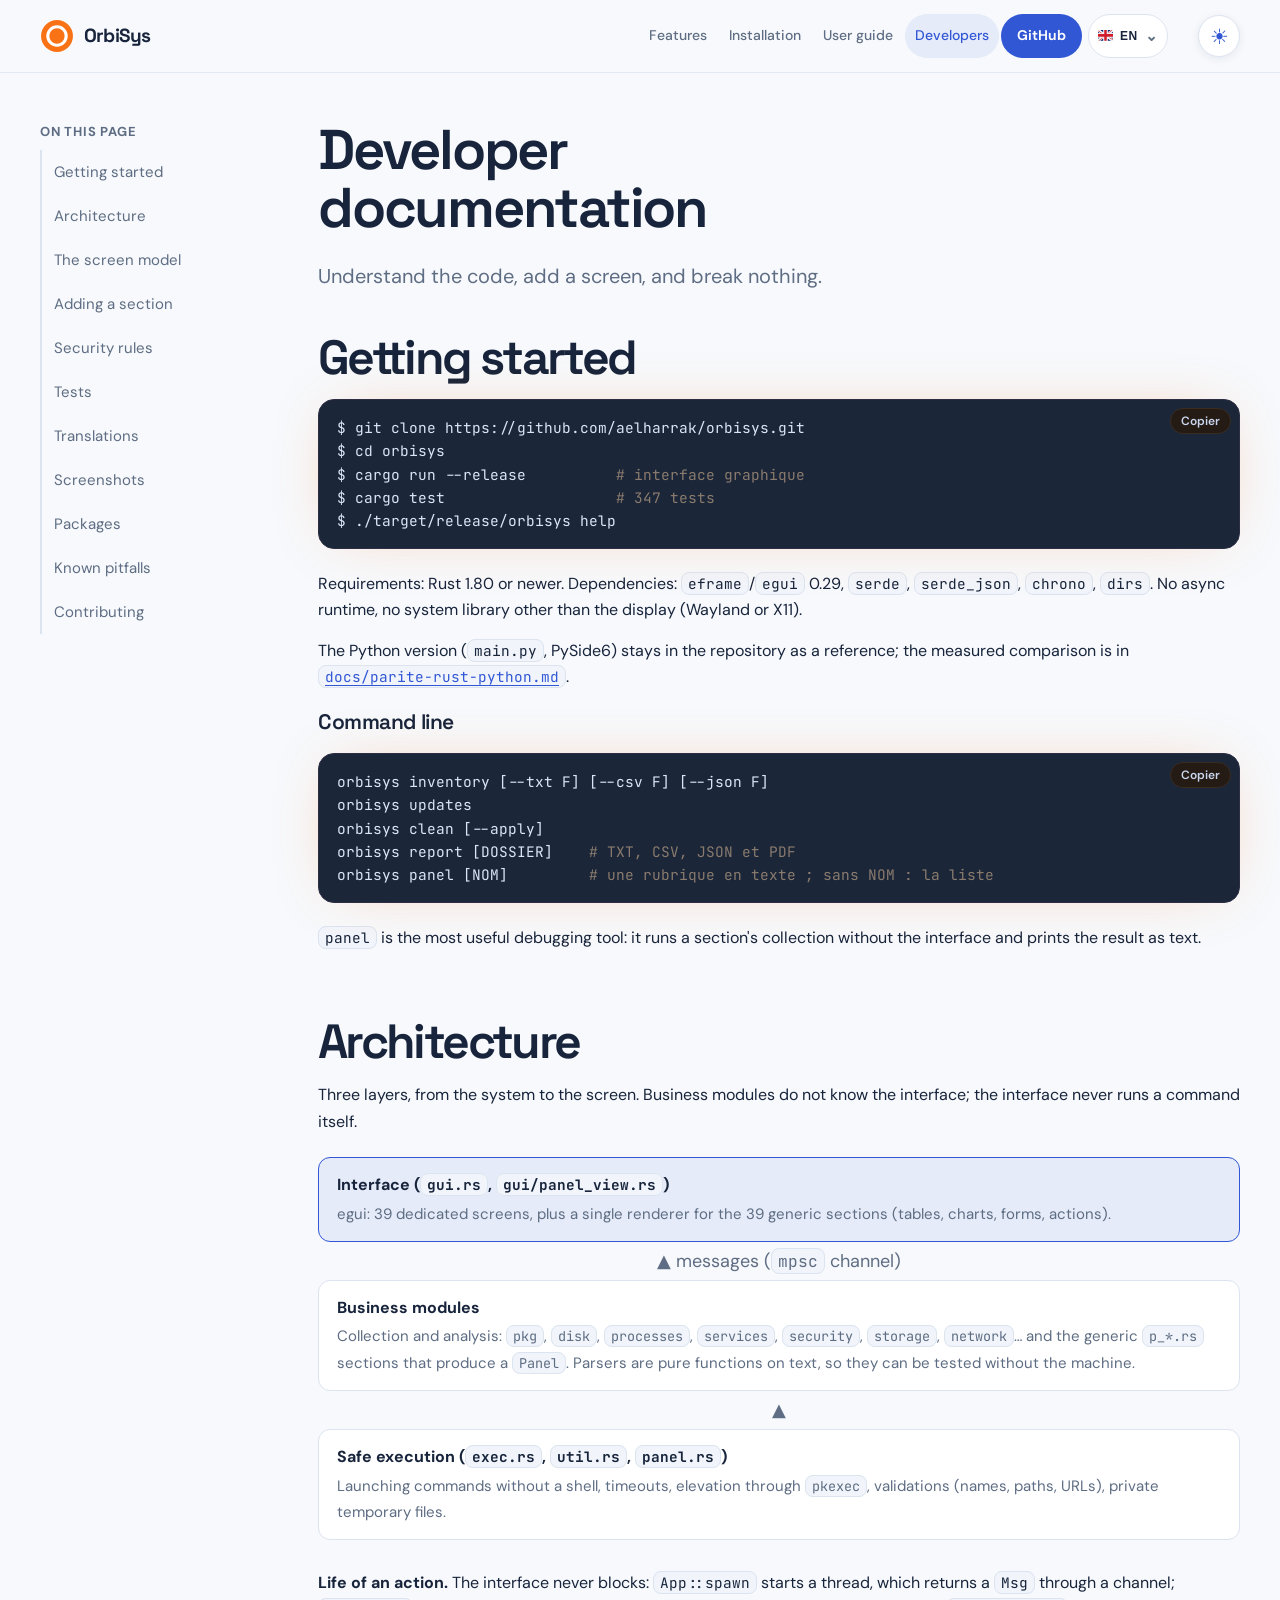
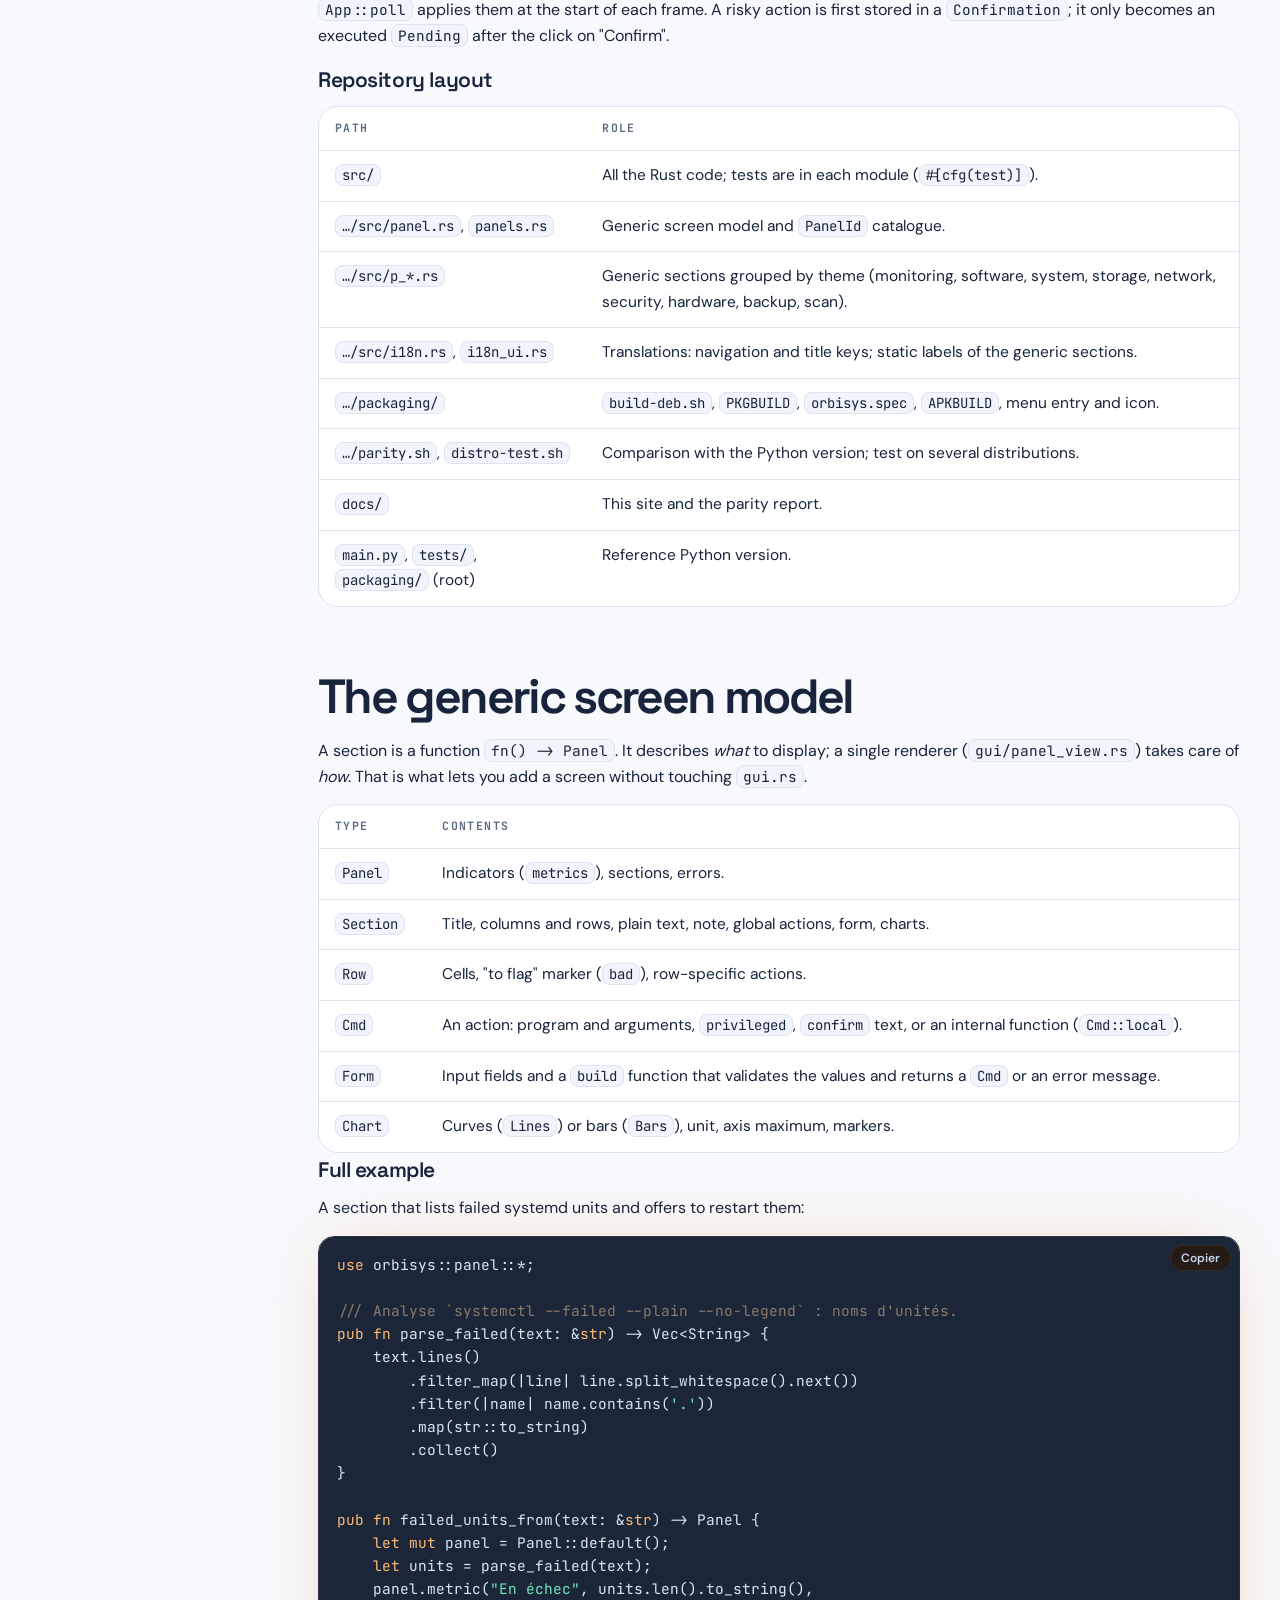
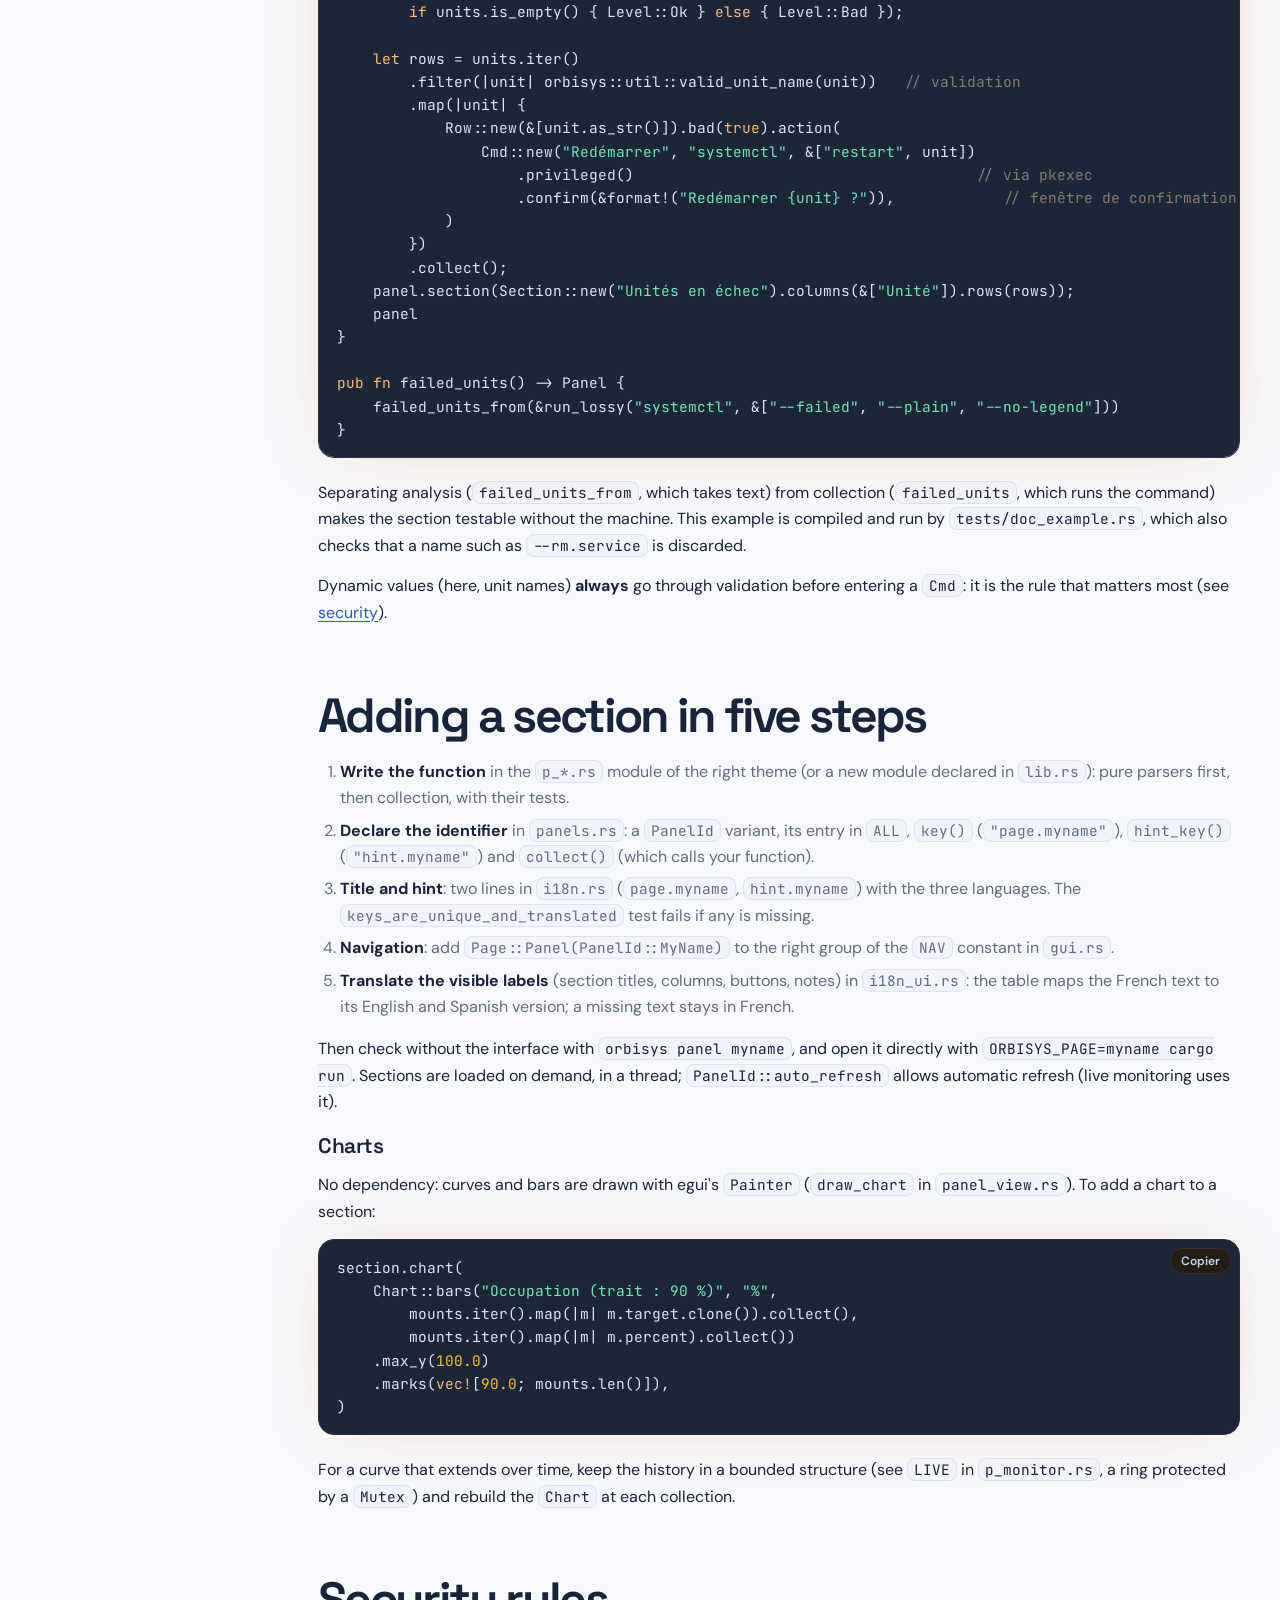
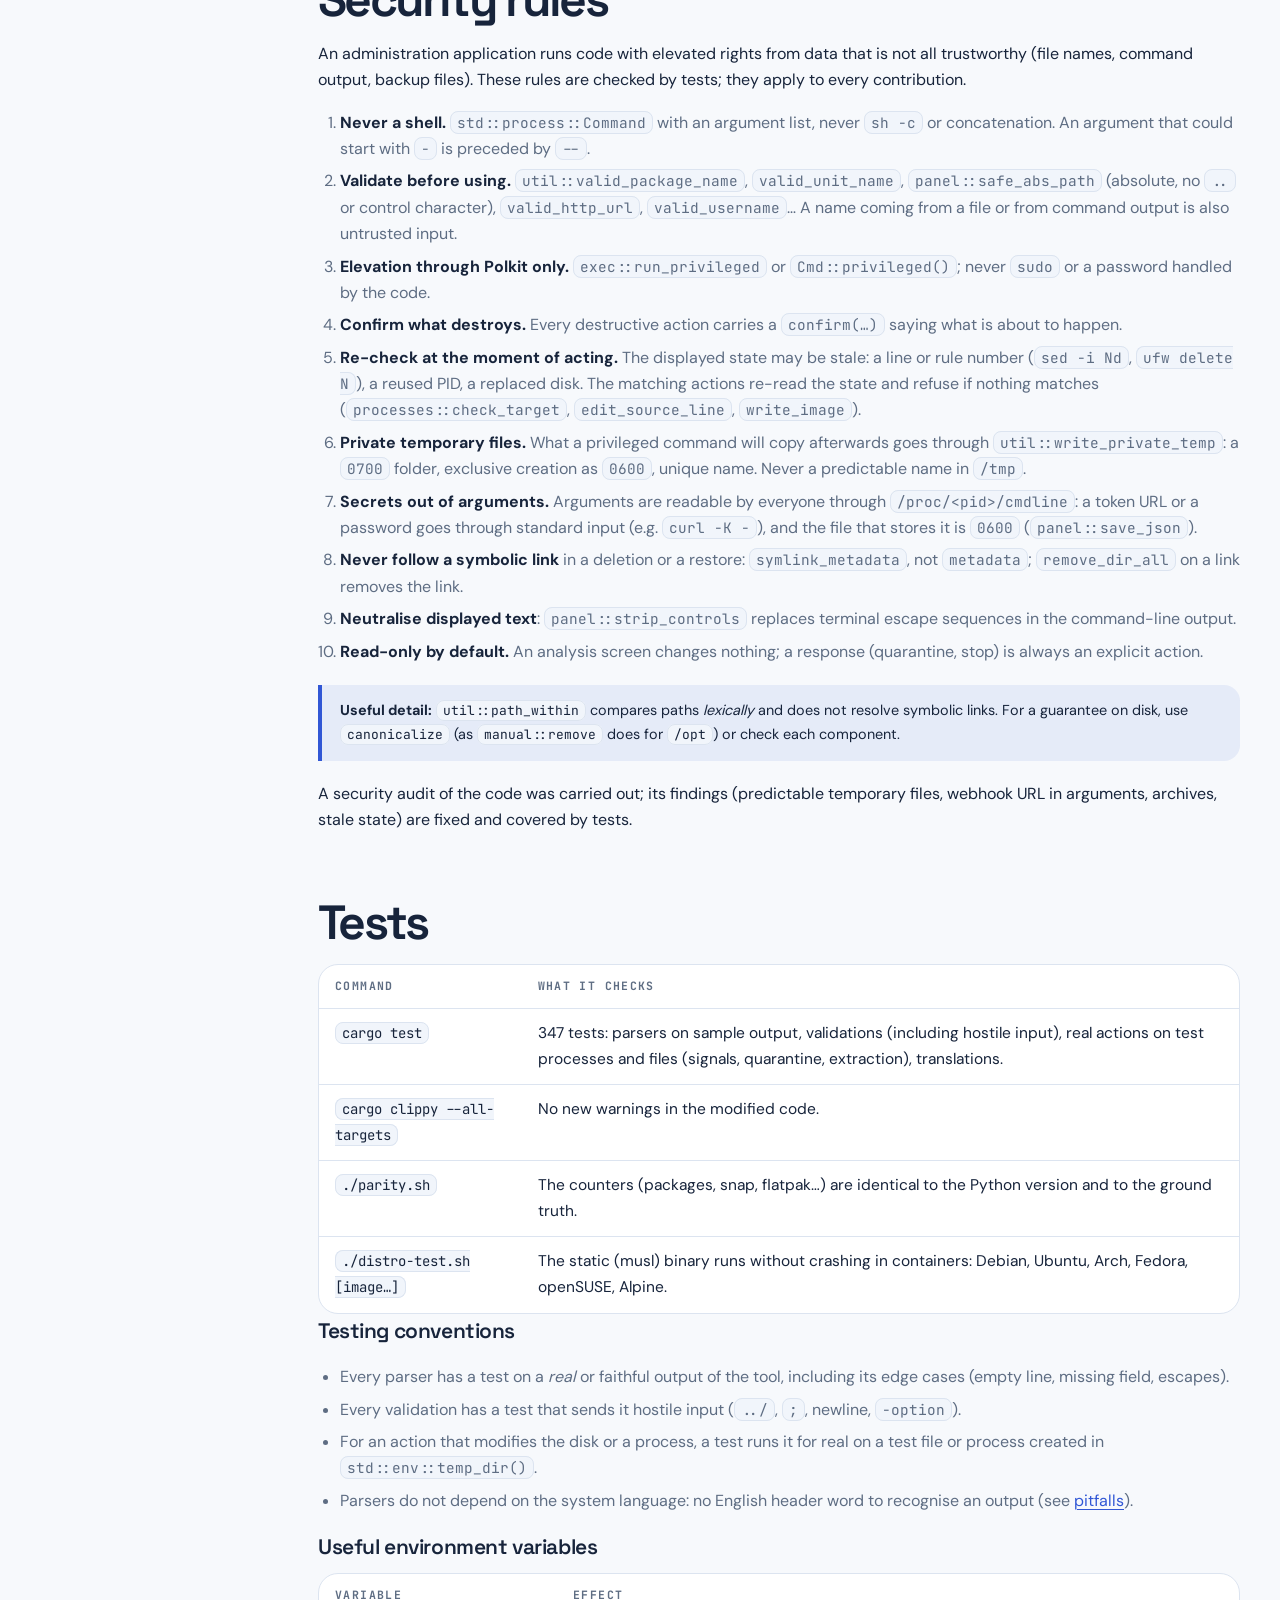
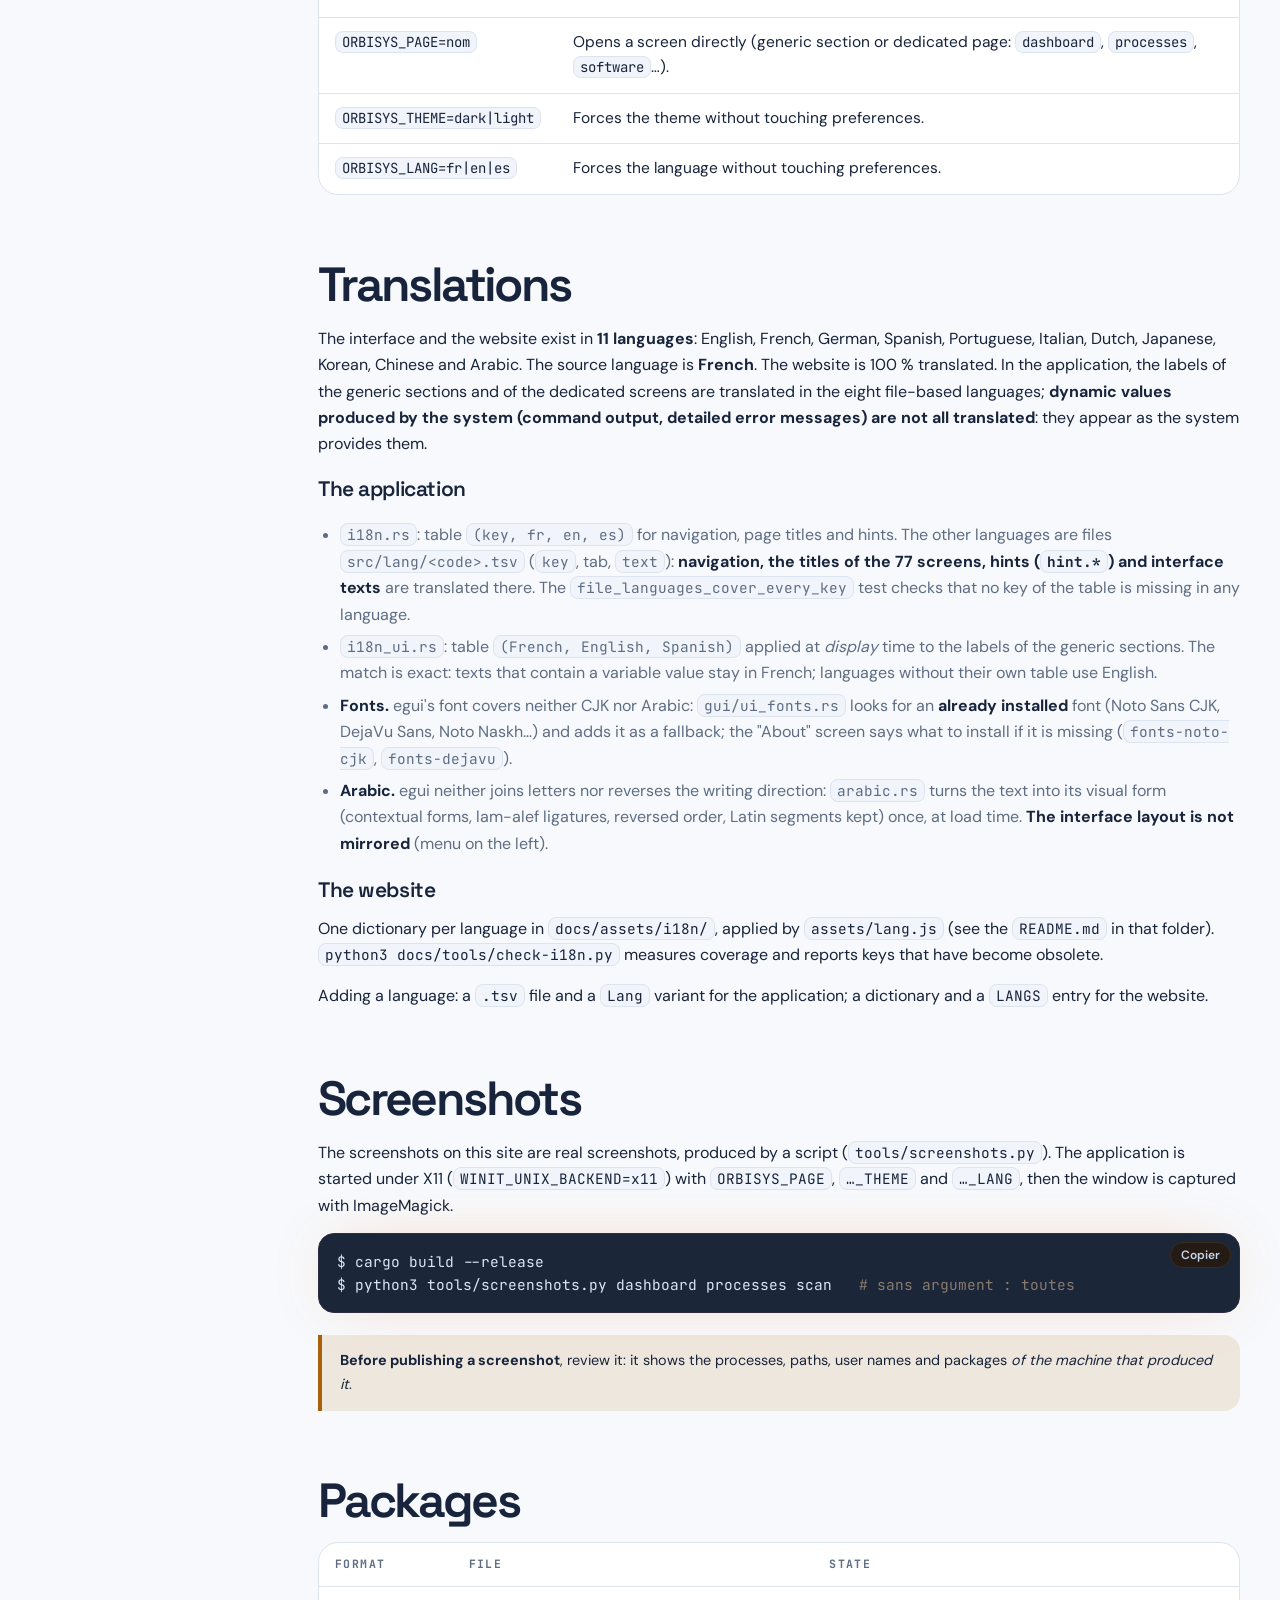
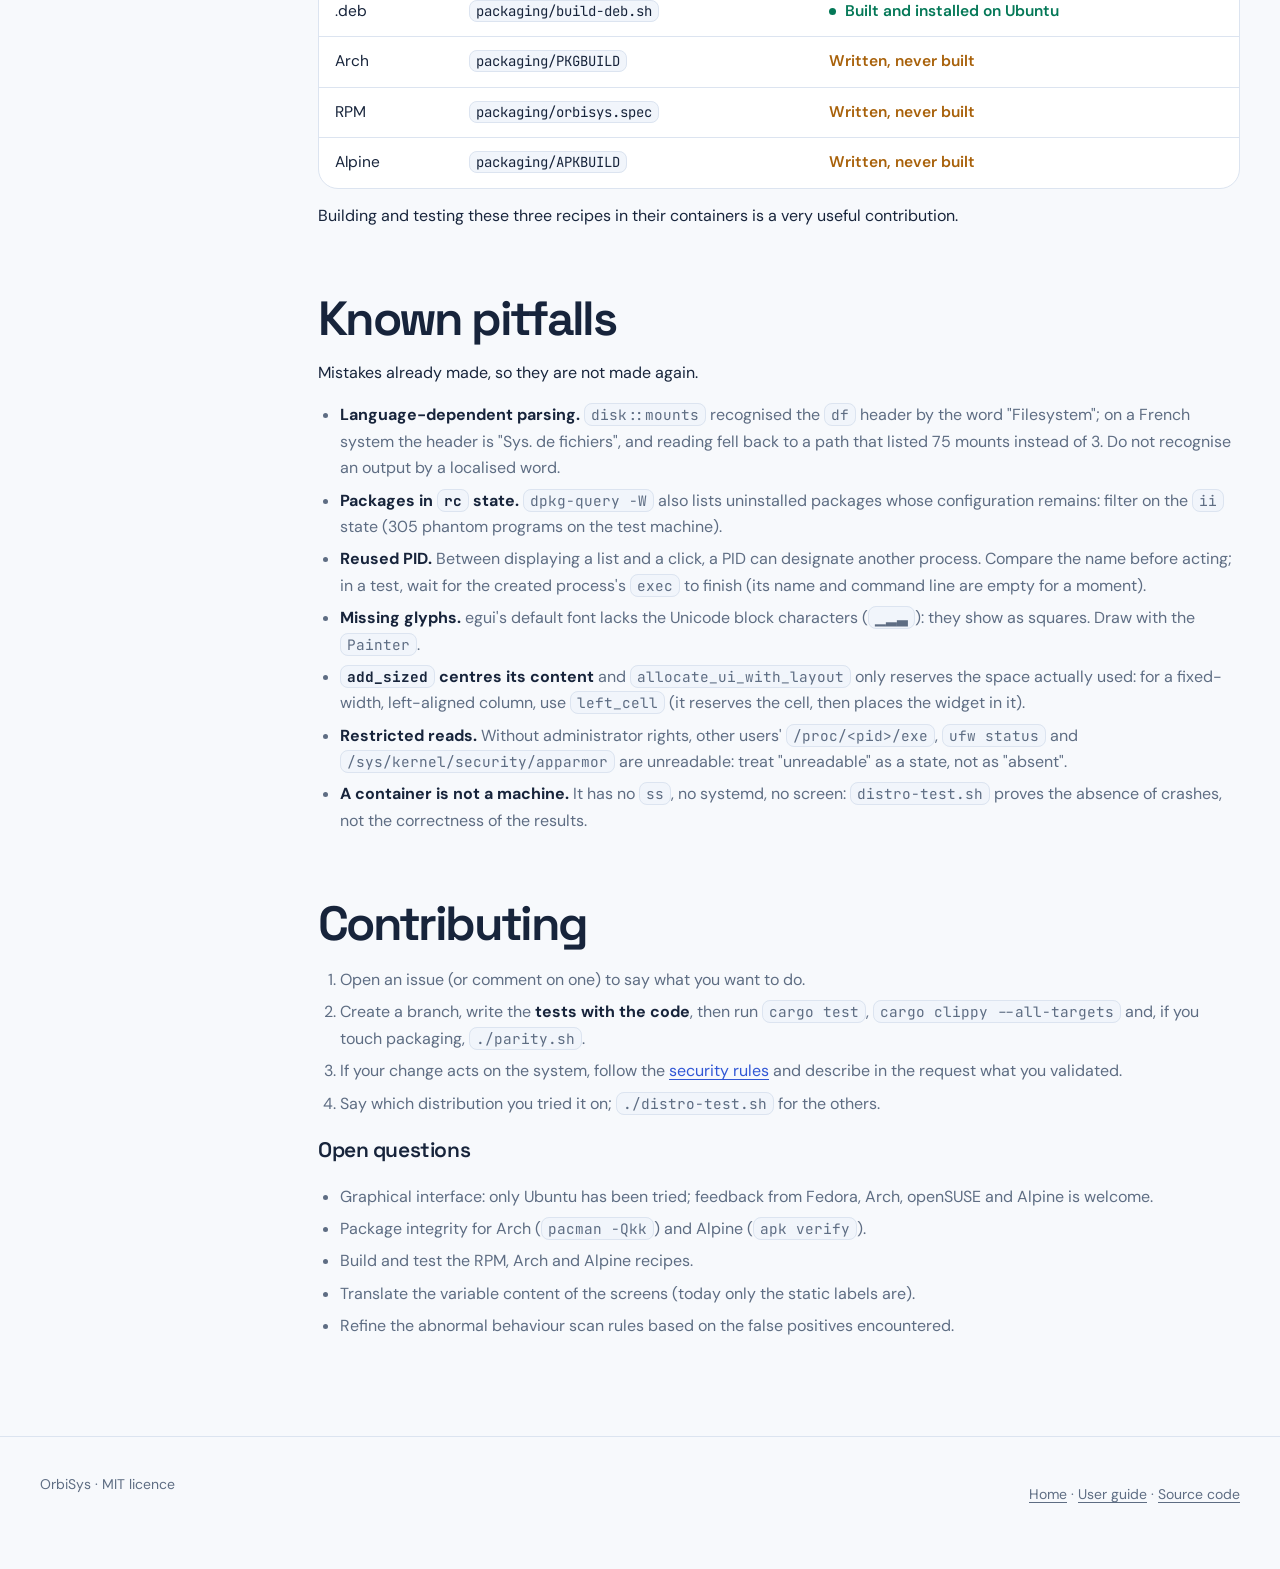
==== commit 9c83bf90: "feat: update theme switch functionality and styles - Refactored theme application logic in site.js t" ====
--- a/docs/developpeurs.html
+++ b/docs/developpeurs.html
@@ -35,8 +35,8 @@
       <a href="utilisateurs.html">Guide utilisateur</a>
       <a href="developpeurs.html" aria-current="page">Développeurs</a>
       <a href="https://github.com/aelharrak/orbisys" rel="noopener">GitHub</a>
-      <button class="icon-btn" id="theme" type="button" aria-label="Changer de thème clair ou sombre" title="Thème clair / sombre">◐</button>
     </nav>
+    <button class="theme-switch" id="theme" type="button" aria-label="Changer de thème clair ou sombre" title="Thème clair / sombre" aria-pressed="false"><span class="theme-icon" aria-hidden="true" data-no-i18n>☀</span></button>
   </div>
 </header>
 
--- a/docs/assets/style.css
+++ b/docs/assets/style.css
@@ -28,23 +28,23 @@
   color-scheme: dark;
 }
 [data-theme="light"] {
-  --bg: #faf5ee;
-  --bg-soft: #f4ece1;
-  --card: #fffaf3;
-  --card-2: #f6eee3;
-  --border: #e6d9c8;
-  --fg: #1f1610;
-  --muted: #5e4d40;
-  --accent: #c2410c;
-  --accent-fg: #fff8f0;
-  --accent-soft: rgba(234, 88, 12, .1);
-  --brand-1: #c2410c;
-  --brand-2: #d97706;
+  --bg: #fbfaf7;
+  --bg-soft: #f1f2ed;
+  --card: #fffefa;
+  --card-2: #f4f3ee;
+  --border: #dedfd7;
+  --fg: #17211d;
+  --muted: #58645d;
+  --accent: #b94b31;
+  --accent-fg: #fffdfa;
+  --accent-soft: rgba(185, 75, 49, .09);
+  --brand-1: #235c4a;
+  --brand-2: #b94b31;
   --ok: #047857;
   --warn: #a8610a;
   --bad: #c72d2d;
   --code-bg: #1a120c;
-  --shadow: 0 24px 60px rgba(60, 30, 10, .16);
+  --shadow: 0 22px 56px rgba(23, 33, 29, .12);
   color-scheme: light;
 }
 * { box-sizing: border-box; }
@@ -80,8 +80,10 @@
 .nav { display: flex; gap: 4px; margin-left: auto; align-items: center; flex-wrap: wrap; }
 .nav a { color: var(--muted); text-decoration: none; padding: 7px 12px; border-radius: 9px; font-size: 15px; font-weight: 500; }
 .nav a:hover, .nav a[aria-current="page"] { color: var(--fg); background: var(--card-2); }
-.icon-btn { background: transparent; border: 1px solid var(--border); color: var(--fg); width: 38px; height: 38px; border-radius: 10px; cursor: pointer; font-size: 17px; }
-.icon-btn:hover { background: var(--card-2); }
+.theme-switch { display: grid; place-items: center; flex: none; width: 44px; height: 44px; margin-inline-start: 12px; padding: 0; border: 1px solid var(--border); border-radius: 12px; background: var(--card); color: var(--fg); cursor: pointer; transition: background .18s ease, border-color .18s ease, color .18s ease; }
+.theme-switch:hover, .theme-switch:focus-visible { background: var(--accent-soft); border-color: var(--accent); color: var(--accent); }
+.theme-switch .theme-icon { color: var(--accent); font-size: 21px; line-height: 1; }
+.theme-switch[aria-pressed="true"] { background: var(--card-2); }
 
 /* ---- Boutons ---- */
 .btn {
@@ -286,7 +288,6 @@
 .nav a:hover, .nav a[aria-current="page"] { background: transparent; color: var(--fg); }
 .nav a:last-of-type { background: var(--fg); color: var(--bg); font-weight: 600; padding-inline: 16px; }
 .nav a:last-of-type:hover { background: var(--accent); color: var(--accent-fg); }
-.icon-btn { border-radius: 999px; }
 #lang-select { border-radius: 999px; font-size: 19px; line-height: 1; padding: 0 12px; height: 44px; font-family: "Twemoji Country Flags", "Apple Color Emoji", "Segoe UI Emoji", "Noto Color Emoji", sans-serif; }
 
 /* Boutons en pilule */
@@ -396,16 +397,9 @@
 .doc h1 { font-size: clamp(34px, 5vw, 56px); letter-spacing: -.04em; animation: none; }
 .site-footer { font-family: var(--mono); font-size: 12.5px; }
 
-/* Défilement de commandes (décoratif) */
-.marquee { overflow: hidden; border-block: 1px solid var(--border); background: color-mix(in srgb, var(--card) 45%, transparent); padding: 16px 0; }
-.marquee > div { display: flex; width: max-content; gap: 48px; font-family: var(--mono); font-size: 14px; color: var(--muted); animation: marquee 38s linear infinite; }
-.marquee b { color: var(--accent); font-weight: 400; margin-inline-end: 8px; }
-[dir="rtl"] .marquee, [dir="rtl"] .marquee > div { direction: ltr; }
-
 @keyframes rise { from { transform: translateY(18px); } to { transform: none; } }
-@keyframes marquee { to { transform: translateX(-50%); } }
 @media (prefers-reduced-motion: reduce) {
-  h1, .lead, .cta, .hero-shot, .marquee > div { animation: none; }
+  h1, .lead, .cta, .hero-shot { animation: none; }
   .hero-shot button { transform: none; }
 }
 @media (max-width: 640px) {
@@ -639,8 +633,7 @@
 
 
 /* =====================================================================
-   Reprise du design Lovable (projet OrbiSys) : jetons, en-tête compact,
-   grille « bento », numéros en filigrane, terminal, cibles tactiles
+   Jetons du site, en-tête compact, grilles et cibles accessibles
    ===================================================================== */
 :root { --header-h: 56px; --halo: color-mix(in oklab, var(--accent) 38%, transparent); --grad-accent: linear-gradient(100deg, var(--accent) 0%, #fbbf24 100%); --dur: 240ms; --ease: cubic-bezier(.2, .7, .2, 1); }
 [data-theme="light"] { --grad-accent: linear-gradient(100deg, var(--accent) 0%, #d97706 100%); }
@@ -669,10 +662,9 @@
 /* Cibles tactiles et lisibilité */
 .nav a, .toc a, .site-footer a { min-height: 44px; display: inline-flex; align-items: center; }
 .toc a { display: flex; }
-.icon-btn { min-width: 44px; min-height: 44px; }
+.theme-switch { flex: none; }
 .tabs [role="tab"] { min-height: 44px; }
 .note, .shot figcaption, .inst-note { font-size: max(14px, .9rem); }
-[dir="rtl"] .marquee > div { animation-direction: reverse; }
 
 /* En-tête compact sur téléphone : un seul bouton menu */
 .burger { display: none; }
@@ -684,7 +676,7 @@
   .nav[data-open="true"] { display: flex; }
   .nav a { min-height: 48px; padding-inline: 14px; }
   .nav a:last-of-type { justify-content: center; margin-top: 6px; }
-  .nav .icon-btn, .nav #lang-select-wrap { align-self: flex-start; margin-top: 8px; }
+  .nav #lang-select-wrap { align-self: flex-start; margin-top: 8px; }
   #fonctionnalites .g3 { grid-template-columns: repeat(2, minmax(0, 1fr)); }
   #fonctionnalites .g3 > .card { grid-column: auto !important; grid-row: auto !important; }
   .hero-shot button { transform: none; }
@@ -695,3 +687,295 @@
 .inst-dl { margin: 0 0 18px; }
 .inst-dl .btn { padding: 9px 16px; font-size: 14px; font-weight: 500; font-family: ui-monospace, SFMono-Regular, Menlo, Consolas, monospace; }
 .inst-dl .btn::before { content: "⬇"; font-family: system-ui, sans-serif; }
+
+/* ---- Direction éditoriale : papier clair, mise en page aérée, captures réelles ---- */
+:root { --header-h: 72px; --grad-accent: linear-gradient(110deg, #235c4a 0%, #b94b31 100%); --halo: color-mix(in srgb, var(--accent) 20%, transparent); }
+[data-theme="light"] { --grad-accent: linear-gradient(110deg, #235c4a 0%, #b94b31 100%); }
+html { scroll-padding-top: calc(var(--header-h) + 20px); }
+body { font-size: 16px; line-height: 1.7; }
+.wrap { width: min(1200px, 100% - 48px); }
+.site-header { background: color-mix(in srgb, var(--bg) 94%, transparent); backdrop-filter: blur(10px); }
+.site-header .wrap { min-height: var(--header-h); }
+.brand { font-size: 20px; letter-spacing: -.04em; }
+.brand img { width: 34px; height: 34px; border-radius: 10px; }
+.nav { gap: 2px; }
+.nav a { font-size: 14px; padding-inline: 10px; }
+.nav a:last-of-type { background: transparent; color: var(--muted); font-weight: 500; padding-inline: 10px; }
+.nav a:last-of-type:hover { background: var(--card-2); color: var(--fg); }
+.btn { border-radius: 7px; padding: 12px 20px; font-size: 15px; }
+.btn-primary { background: var(--accent); color: var(--accent-fg); box-shadow: none; }
+.btn-primary:hover { background: #9f3d28; box-shadow: none; transform: translateY(-1px); }
+.btn-ghost { background: transparent; border-color: var(--border); }
+.btn-ghost:hover { background: var(--card-2); border-color: var(--muted); }
+
+.hero { padding: clamp(62px, 9vw, 118px) 0 76px; text-align: start; background: var(--bg); }
+.hero::before, .hero::after { display: none; }
+.hero .wrap { display: grid; grid-template-columns: minmax(0, .88fr) minmax(0, 1.12fr); align-items: center; gap: clamp(36px, 6vw, 82px); }
+.hero-copy { max-width: 580px; }
+.eyebrow { color: var(--accent); background: transparent; border: 0; border-radius: 0; padding: 0; margin: 0 0 24px; font: 600 12px var(--mono); letter-spacing: .13em; text-transform: uppercase; }
+.eyebrow::before { width: 8px; height: 8px; background: var(--brand-1); box-shadow: none; }
+h1 { max-width: 10ch; font-size: clamp(48px, 6.2vw, 82px); line-height: 1.01; font-weight: 600; letter-spacing: -.065em; margin: 0 0 24px; animation: none; }
+.grad { background: var(--grad-accent); -webkit-background-clip: text; background-clip: text; }
+.lead { max-width: 38ch; margin: 0 0 30px; color: var(--muted); font-size: clamp(17px, 1.6vw, 20px); line-height: 1.6; animation: none; }
+.cta { justify-content: flex-start; animation: none; }
+.hero-shot { width: 100%; margin: 0; perspective: none; animation: none; }
+.hero-shot button, .hero-shot button:hover { transform: none; }
+.hero-shot img, .shot img { border: 1px solid var(--border); border-radius: 8px; box-shadow: 0 24px 64px rgba(23, 33, 29, .13); }
+.hero-shot figcaption { margin-top: 16px; font-size: 14px; }
+section { padding: clamp(64px, 8vw, 104px) 0; }
+section.alt { background: var(--bg-soft); border-block: 1px solid var(--border); }
+.kicker { font-family: var(--mono); letter-spacing: .12em; font-size: 11px; }
+h2 { font-size: clamp(32px, 4.4vw, 54px); line-height: 1.07; letter-spacing: -.05em; font-weight: 600; }
+h3 { font-weight: 600; }
+.section-lead { max-width: 58ch; font-size: 17px; }
+h1, h2 { font-family: "Noto Serif", Georgia, "Times New Roman", serif; font-weight: 500; letter-spacing: -.045em; }
+.grad { background: none; color: var(--brand-1); -webkit-text-fill-color: currentColor; }
+.faq-action { display: inline-flex; align-items: center; gap: 8px; color: var(--accent); font-weight: 600; text-decoration: none; }
+.faq-action::after { content: "↗"; transition: transform .18s ease; }
+.faq-action:hover::after { transform: translate(2px, -2px); }
+
+#pour-qui .grid { gap: clamp(24px, 4vw, 56px); }
+.choix { min-height: 220px; padding: 26px 0 22px; gap: 12px; border: 0; border-top: 1px solid var(--border); border-radius: 0; background: transparent; box-shadow: none; }
+.choix:hover, .choix:focus-visible { transform: none; border-color: var(--accent); box-shadow: none; background: transparent; }
+.choix-title { font-weight: 600; font-size: clamp(23px, 2.6vw, 32px); letter-spacing: -.045em; }
+.choix-cta { padding: 5px 0; border: 0; border-radius: 0; background: transparent; color: var(--accent); }
+.choix:hover .choix-cta { background: transparent; transform: translateX(3px); }
+
+.feat-head { gap: 32px; margin-bottom: 32px; }
+.feat-head .num { background: none; color: var(--brand-1); -webkit-text-fill-color: currentColor; }
+.feat-lead { max-width: 36ch; font-size: 16px; }
+.bento { gap: 0 clamp(22px, 3vw, 40px); border-top: 1px solid var(--border); }
+.bento-card, .bento-lead { padding: 22px 0; border: 0; border-radius: 0; border-bottom: 1px solid var(--border); background: transparent; box-shadow: none; }
+.bento-card:hover { transform: none; border-color: var(--border); }
+.bento-lead { padding-inline-end: 18px; }
+.bento-shot { border: 0; border-radius: 4px; box-shadow: none; margin: 18px 0 0; }
+.bento-shot img { border: 1px solid var(--border); border-radius: 6px; }
+.bento-num { color: var(--brand-1); }
+.bento-card p { font-size: 15px; }
+
+.split { gap: clamp(28px, 6vw, 80px); }
+.split .shot img { box-shadow: none; }
+.split .shot:hover img, .gallery .shot:hover img { transform: none; box-shadow: 0 18px 48px rgba(23, 33, 29, .12); }
+#confiance .card { min-height: 0; padding: 22px 20px 22px 0; border: 0; border-top: 1px solid var(--border); border-radius: 0; background: transparent; box-shadow: none; }
+#confiance .card::before, #confiance .card::after { display: none; }
+#confiance .card:hover { transform: none; border-color: var(--accent); }
+#confiance .card h3 { font-size: 18px; }
+
+#installation { background: var(--bg); }
+#installation h2 { max-width: 14ch; }
+.tabs { margin-bottom: 56px; }
+.tabs [role="tablist"] { gap: 20px; border-bottom: 1px solid var(--border); margin-bottom: 28px; }
+.tabs [role="tab"] { min-height: 48px; padding: 10px 2px; margin-bottom: -1px; border: 0; border-bottom: 2px solid transparent; border-radius: 0; color: var(--muted); background: transparent; }
+.tabs [role="tab"][aria-selected="true"] { color: var(--fg); background: transparent; border-bottom-color: var(--accent); }
+.tabs .term { border-radius: 8px; border: 1px solid #303833; box-shadow: none; }
+.term { background: #17211d; border-color: #303833; }
+.term-bar::before { box-shadow: 18px 0 0 #c4a65a, 36px 0 0 #527e65; }
+.table-wrap.table-plain { border-radius: 0; }
+.uninstall-guide { border-top: 1px solid var(--border); padding-top: 28px; }
+.uninstall-guide h3 { font-size: 24px; }
+.uninstall-guide .table-wrap table.dist td:nth-child(2) { color: var(--fg); }
+.table-wrap table.dist td { padding-block: 16px; }
+.statut::before { box-shadow: none; }
+
+#faq { background: var(--bg-soft); }
+#faq details { border-bottom-color: var(--border); }
+#commencer { padding: 28px 0 clamp(64px, 9vw, 112px); background: var(--bg); }
+.cta-card { padding: 48px 0; text-align: start; border: 0; border-top: 1px solid var(--border); border-radius: 0; background: transparent; box-shadow: none; }
+.cta-card::before { display: none; }
+.cta-card h2 { margin: 0 0 16px; max-width: 18ch; font-size: clamp(34px, 5vw, 60px); }
+.cta-sub { margin-bottom: 24px; }
+.cta-card .btn-primary { box-shadow: none; }
+.stats-band { margin-top: 34px; }
+.hero-proof { padding: 0 0 24px; background: var(--bg); }
+.hero-proof .stats-band { margin: 0; }
+.stats-band .stat-num { background: none; color: var(--brand-1); -webkit-text-fill-color: currentColor; font-weight: 600; }
+.stats-band > div { padding-block: 26px; }
+.site-footer { font-family: var(--sans); font-size: 14px; background: var(--bg); }
+
+@media (max-width: 860px) {
+  .hero { padding-top: 64px; }
+  .hero .wrap { grid-template-columns: 1fr; gap: 38px; }
+  .hero-copy { max-width: 680px; }
+  .hero-shot { max-width: 760px; }
+  .nav { top: var(--header-h); }
+}
+@media (max-width: 640px) {
+  .wrap { width: min(100% - 36px, 1200px); }
+  .theme-switch { margin-inline-start: 0; }
+  .hero { padding: 48px 0 58px; }
+  h1 { font-size: clamp(44px, 13vw, 64px); }
+  .hero-shot figcaption { font-size: 13px; }
+  .feat-head { display: block; }
+  .feat-lead { margin-top: 16px; }
+  #pour-qui .grid { grid-template-columns: 1fr; }
+  .choix { min-height: 170px; }
+  .bento { grid-template-columns: 1fr; }
+  .bento-lead { grid-column: auto; grid-row: auto; padding-inline-end: 0; }
+  .tabs [role="tablist"] { gap: 8px 16px; }
+  .tabs [role="tab"] { font-size: 14px; }
+  .stats-band > div { padding: 20px 8px; }
+  .cta-card { padding-block: 36px; }
+  .table-wrap table.dist td { padding: 14px 4px; }
+}
+
+/* ---- Direction produit inspirée d'Arch'Assist : SaaS clair et structuré ---- */
+:root {
+  --accent: #3157d5;
+  --accent-fg: #ffffff;
+  --accent-soft: rgba(49, 87, 213, .09);
+  --brand-1: #3157d5;
+  --brand-2: #6787f1;
+  --grad-accent: linear-gradient(110deg, #3157d5, #6787f1);
+  --radius: 16px;
+}
+[data-theme="light"] {
+  --bg: #f7f9fc;
+  --bg-soft: #edf2fa;
+  --card: #ffffff;
+  --card-2: #f1f5fb;
+  --border: #dce4f0;
+  --fg: #17243b;
+  --muted: #5e6d83;
+  --accent: #3157d5;
+  --accent-fg: #ffffff;
+  --accent-soft: rgba(49, 87, 213, .09);
+  --brand-1: #3157d5;
+  --brand-2: #6787f1;
+  --grad-accent: linear-gradient(110deg, #3157d5, #6787f1);
+  --shadow: 0 18px 48px rgba(36, 59, 101, .12);
+}
+html { scroll-padding-top: calc(var(--header-h) + 16px); }
+body { font-size: 16px; line-height: 1.65; }
+.site-header { border-bottom-color: color-mix(in srgb, var(--border) 75%, transparent); }
+.brand { font-family: var(--display); font-size: 19px; font-weight: 700; }
+.nav a { border-radius: 999px; transition: color .18s ease, background .18s ease; }
+.nav a:hover, .nav a[aria-current="page"] { color: var(--accent); background: var(--accent-soft); }
+.theme-switch { width: 42px; height: 42px; border-radius: 50%; background: var(--card); box-shadow: 0 2px 8px rgba(25, 42, 72, .08); }
+.theme-switch .theme-icon { color: var(--accent); }
+.btn { min-height: 48px; border-radius: 10px; font-weight: 650; transition: transform .18s ease, box-shadow .18s ease, background .18s ease; }
+.btn-primary { background: var(--accent); box-shadow: 0 8px 20px rgba(49, 87, 213, .2); }
+.btn-primary:hover { background: #2448bd; box-shadow: 0 10px 24px rgba(49, 87, 213, .25); }
+.btn-ghost { background: var(--card); }
+.hero { padding: clamp(64px, 8vw, 104px) 0 70px; }
+.hero .wrap { gap: clamp(32px, 5vw, 72px); }
+.eyebrow { display: inline-flex; align-items: center; gap: 9px; padding: 7px 12px; color: var(--accent); background: var(--accent-soft); border: 1px solid color-mix(in srgb, var(--accent) 15%, transparent); border-radius: 999px; font: 650 12px var(--sans); letter-spacing: .04em; }
+.eyebrow::before { width: 7px; height: 7px; border-radius: 50%; background: var(--accent); content: ""; }
+h1, h2 { font-family: var(--display); font-weight: 650; letter-spacing: -.055em; }
+h1 { max-width: 11ch; font-size: clamp(48px, 6vw, 76px); line-height: 1.03; }
+.grad { background: var(--grad-accent); -webkit-background-clip: text; background-clip: text; color: transparent; }
+.lead { max-width: 39ch; font-size: clamp(17px, 1.7vw, 20px); }
+.hero-shot img { border-radius: 14px; box-shadow: 0 26px 72px rgba(28, 48, 86, .16); }
+.hero-shot figcaption { font-size: 13px; }
+.hero-proof { padding: 0 0 20px; }
+.stats-band { border: 1px solid var(--border); border-radius: 14px; background: var(--card); box-shadow: 0 8px 28px rgba(36, 59, 101, .05); }
+.stats-band > div { border-color: var(--border); }
+.stats-band .stat-num { color: var(--accent); }
+section { padding: clamp(64px, 7vw, 92px) 0; }
+section.alt { border: 0; }
+.kicker { font-family: var(--sans); font-size: 12px; letter-spacing: .09em; }
+h2 { font-size: clamp(32px, 4vw, 48px); line-height: 1.1; }
+.section-lead { max-width: 62ch; }
+.choix { min-height: 230px; padding: 24px; border: 1px solid var(--border); border-radius: 16px; background: var(--card); box-shadow: 0 8px 28px rgba(36, 59, 101, .04); transition: border-color .2s ease, box-shadow .2s ease, transform .2s ease; }
+.choix:hover, .choix:focus-visible { border-color: color-mix(in srgb, var(--accent) 40%, var(--border)); background: var(--card); box-shadow: 0 16px 36px rgba(36, 59, 101, .09); transform: translateY(-3px); }
+.choix-tag { color: var(--accent); }
+.choix-title { font-family: var(--display); font-size: clamp(22px, 2.3vw, 30px); }
+.choix-cta { align-self: flex-start; padding: 8px 0; color: var(--accent); }
+.feat-head { align-items: end; }
+.bento { gap: 16px; border: 0; }
+.bento-card, .bento-lead { min-height: 170px; padding: 22px; border: 1px solid var(--border); border-radius: 14px; background: var(--card); box-shadow: 0 6px 22px rgba(36, 59, 101, .035); transition: border-color .18s ease, transform .18s ease, box-shadow .18s ease; }
+.bento-card:hover { border-color: color-mix(in srgb, var(--accent) 35%, var(--border)); box-shadow: 0 12px 30px rgba(36, 59, 101, .08); transform: translateY(-2px); }
+.bento-lead { padding: 22px; }
+.bento-num { color: var(--accent); }
+.bento-shot { overflow: hidden; border-radius: 10px; }
+.bento-shot img { border-radius: 10px; }
+.split .shot img, .gallery .shot img { border-radius: 14px; }
+.card { border-radius: 14px; box-shadow: 0 6px 22px rgba(36, 59, 101, .04); }
+#confiance .card { padding: 22px; border: 1px solid var(--border); border-radius: 14px; background: var(--card); }
+#confiance .card:hover { border-color: color-mix(in srgb, var(--accent) 35%, var(--border)); transform: translateY(-2px); }
+.tabs [role="tablist"] { gap: 8px; border: 0; }
+.tabs [role="tab"] { padding: 9px 15px; border: 1px solid var(--border); border-radius: 999px; }
+.tabs [role="tab"][aria-selected="true"] { color: var(--accent-fg); background: var(--accent); border-color: var(--accent); }
+.cta-card { padding: 42px; border: 1px solid var(--border); border-radius: 18px; background: var(--card); box-shadow: 0 12px 40px rgba(36, 59, 101, .06); }
+.site-footer { border-top: 1px solid var(--border); }
+@media (max-width: 860px) {
+  .choix { min-height: 190px; }
+  .bento-card, .bento-lead { min-height: 140px; }
+}
+@media (max-width: 640px) {
+  .choix { min-height: 0; padding: 21px; }
+  .bento-card, .bento-lead { min-height: 0; padding: 20px; }
+  .cta-card { padding: 28px 22px; }
+}
+
+/* Finition : palette cohérente dans les deux thèmes et contrôles plus lisibles. */
+:root {
+  --bg: #101827;
+  --bg-soft: #151f31;
+  --card: #19253a;
+  --card-2: #202e46;
+  --border: #2d3d58;
+  --fg: #eef3fb;
+  --muted: #a7b5ca;
+  --code-bg: #0c1422;
+  --ok: #49c99a;
+  --warn: #f1bc5b;
+  --bad: #ff777d;
+  --shadow: 0 20px 56px rgba(0, 0, 0, .3);
+  color-scheme: dark;
+}
+[data-theme="light"] {
+  --bg: #f7f9fc;
+  --bg-soft: #edf2fa;
+  --card: #ffffff;
+  --card-2: #f1f5fb;
+  --border: #dce4f0;
+  --fg: #17243b;
+  --muted: #5e6d83;
+  --accent: #3157d5;
+  --accent-fg: #ffffff;
+  --accent-soft: rgba(49, 87, 213, .09);
+  --brand-1: #3157d5;
+  --brand-2: #6787f1;
+  --grad-accent: linear-gradient(110deg, #3157d5, #6787f1);
+  --code-bg: #1b2638;
+  --ok: #047857;
+  --warn: #a8610a;
+  --bad: #c72d2d;
+  --shadow: 0 18px 48px rgba(36, 59, 101, .12);
+  color-scheme: light;
+}
+.nav a:last-of-type { background: var(--accent); color: #fff; font-weight: 650; padding-inline: 16px; }
+.nav a:last-of-type:hover { background: #2448bd; color: #fff; }
+.hero::before, .hero::after { display: none; }
+[data-theme="light"] .hero { background: radial-gradient(ellipse at 84% 18%, rgba(96, 132, 236, .12), transparent 42%); }
+[data-theme="dark"] .hero { background: radial-gradient(ellipse at 84% 18%, rgba(76, 110, 218, .18), transparent 44%); }
+[data-theme="dark"] .hero-shot img { box-shadow: 0 30px 72px rgba(0, 0, 0, .42); }
+[data-theme="dark"] .choix, [data-theme="dark"] .bento-card, [data-theme="dark"] .bento-lead, [data-theme="dark"] .card { box-shadow: 0 8px 26px rgba(0, 0, 0, .14); }
+[data-theme="dark"] .choix:hover, [data-theme="dark"] .bento-card:hover { box-shadow: 0 16px 36px rgba(0, 0, 0, .24); }
+.tabs .term, .term { border-color: var(--border); background: var(--code-bg); }
+.nav #lang-select-wrap { margin-inline-start: 4px; }
+#lang-select { gap: 7px; min-width: 76px; padding-inline: 9px; border: 1px solid var(--border); border-radius: 999px; background: var(--card); font-size: 12px; font-weight: 700; }
+#lang-select:hover, #lang-select[aria-expanded="true"] { border-color: color-mix(in srgb, var(--accent) 42%, var(--border)); background: var(--accent-soft); }
+#lang-select .lang-flag { font-family: "Twemoji Country Flags", "Apple Color Emoji", "Segoe UI Emoji", "Noto Color Emoji", sans-serif; font-size: 15px; }
+#lang-select .lang-code { letter-spacing: .06em; }
+#lang-select .lang-caret { margin-inline-start: auto; color: var(--muted); font-size: 15px; line-height: 1; transition: transform .18s ease; }
+#lang-select[aria-expanded="true"] .lang-caret { transform: rotate(180deg); }
+#lang-menu { min-width: 64px; border: 1px solid var(--border); border-radius: 14px; box-shadow: 0 18px 48px rgba(11, 24, 46, .22); }
+#lang-menu .lang-option { min-width: 50px; }
+.cta-card { border-color: color-mix(in srgb, var(--accent) 20%, var(--border)); }
+[data-theme="dark"] .cta-card { background: linear-gradient(140deg, var(--card), color-mix(in srgb, var(--accent) 12%, var(--card))); }
+:focus-visible { outline-offset: 4px; }
+.theme-switch { transition: color .18s ease, background .18s ease, border-color .18s ease, transform .18s ease; }
+.theme-switch[aria-pressed="true"] { border-color: color-mix(in srgb, var(--accent) 38%, var(--border)); background: var(--accent-soft); }
+.theme-switch:hover { transform: translateY(-1px); }
+.theme-switch .theme-icon { display: block; transition: transform .2s ease; }
+.theme-switch:hover .theme-icon { transform: rotate(-12deg); }
+h1, h2, h3 { text-wrap: balance; }
+.section-lead, .lead { text-wrap: pretty; }
+::selection { color: var(--accent-fg); background: var(--accent); }
+@media (prefers-reduced-motion: reduce) {
+  *, *::before, *::after { scroll-behavior: auto !important; animation-duration: .01ms !important; animation-iteration-count: 1 !important; transition-duration: .01ms !important; }
+}
+@media (max-width: 860px) {
+  .nav a:last-of-type { justify-content: flex-start; margin-top: 6px; }
+}
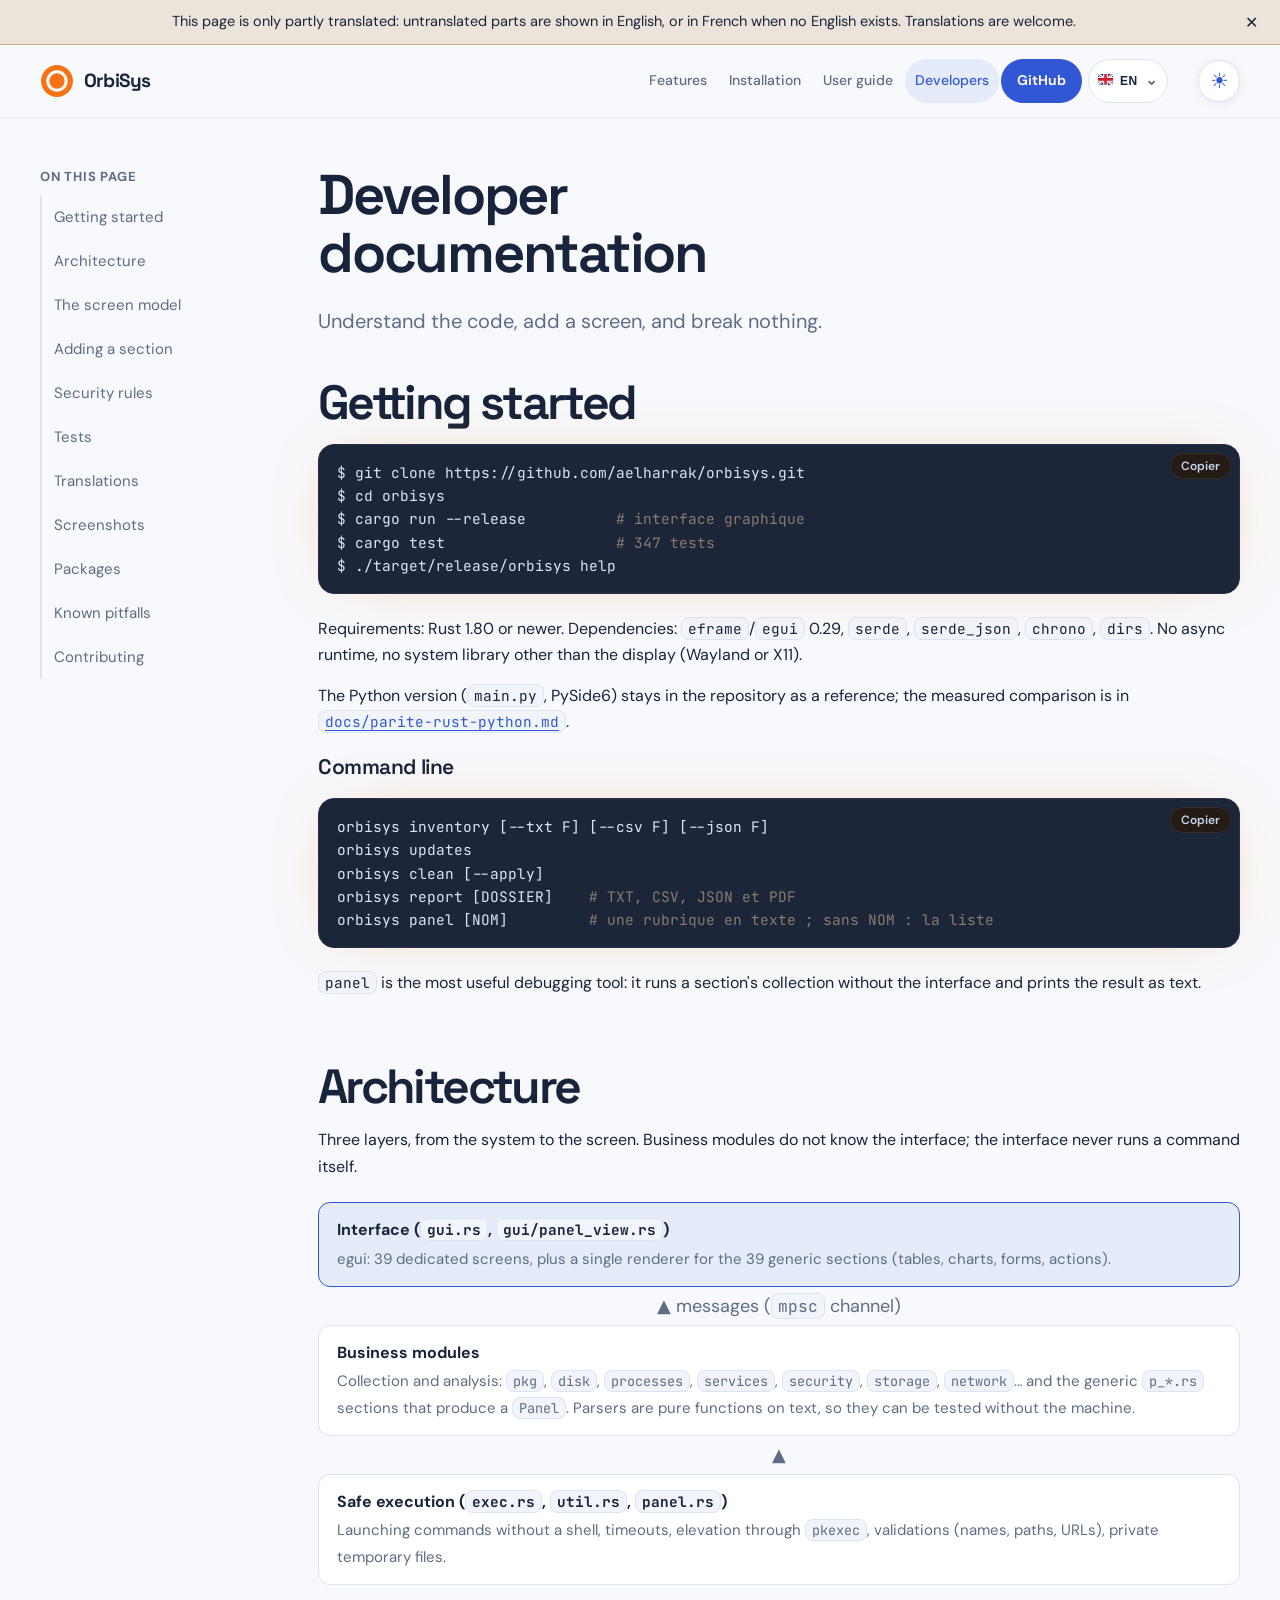
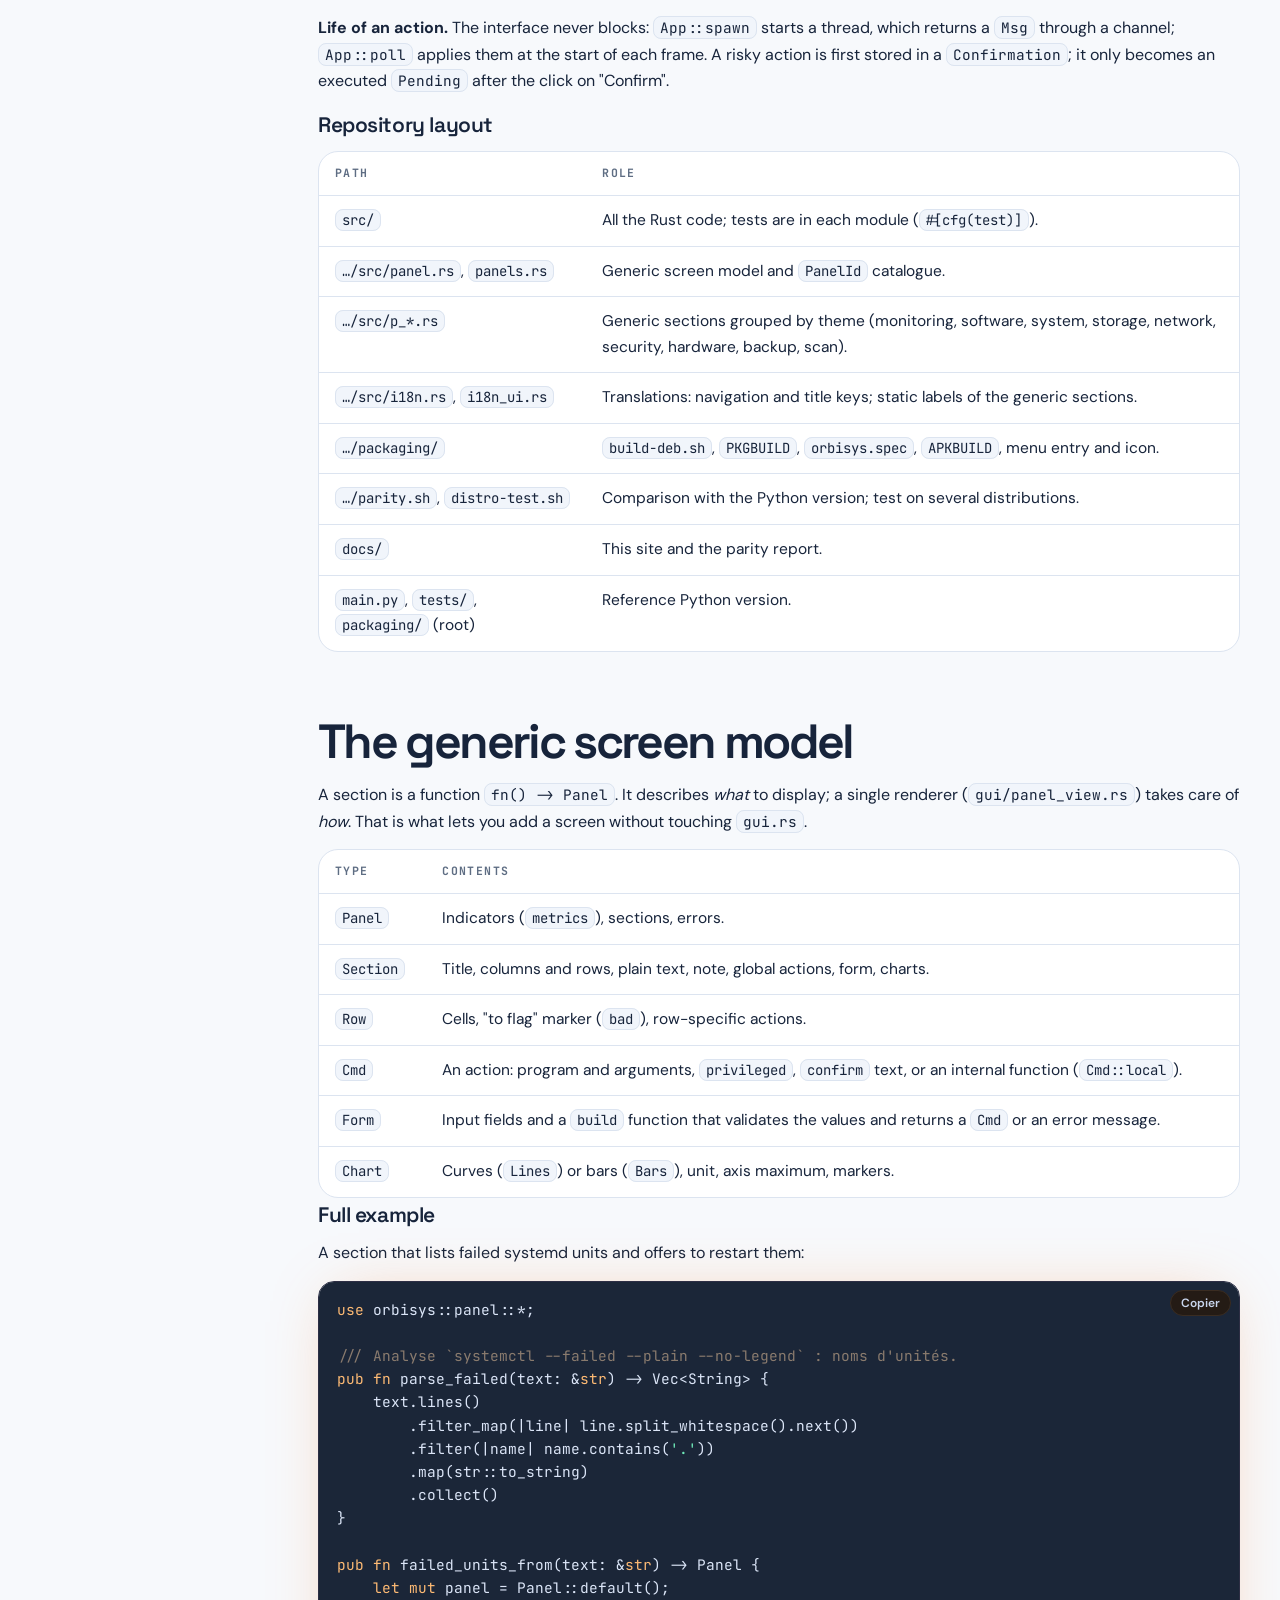
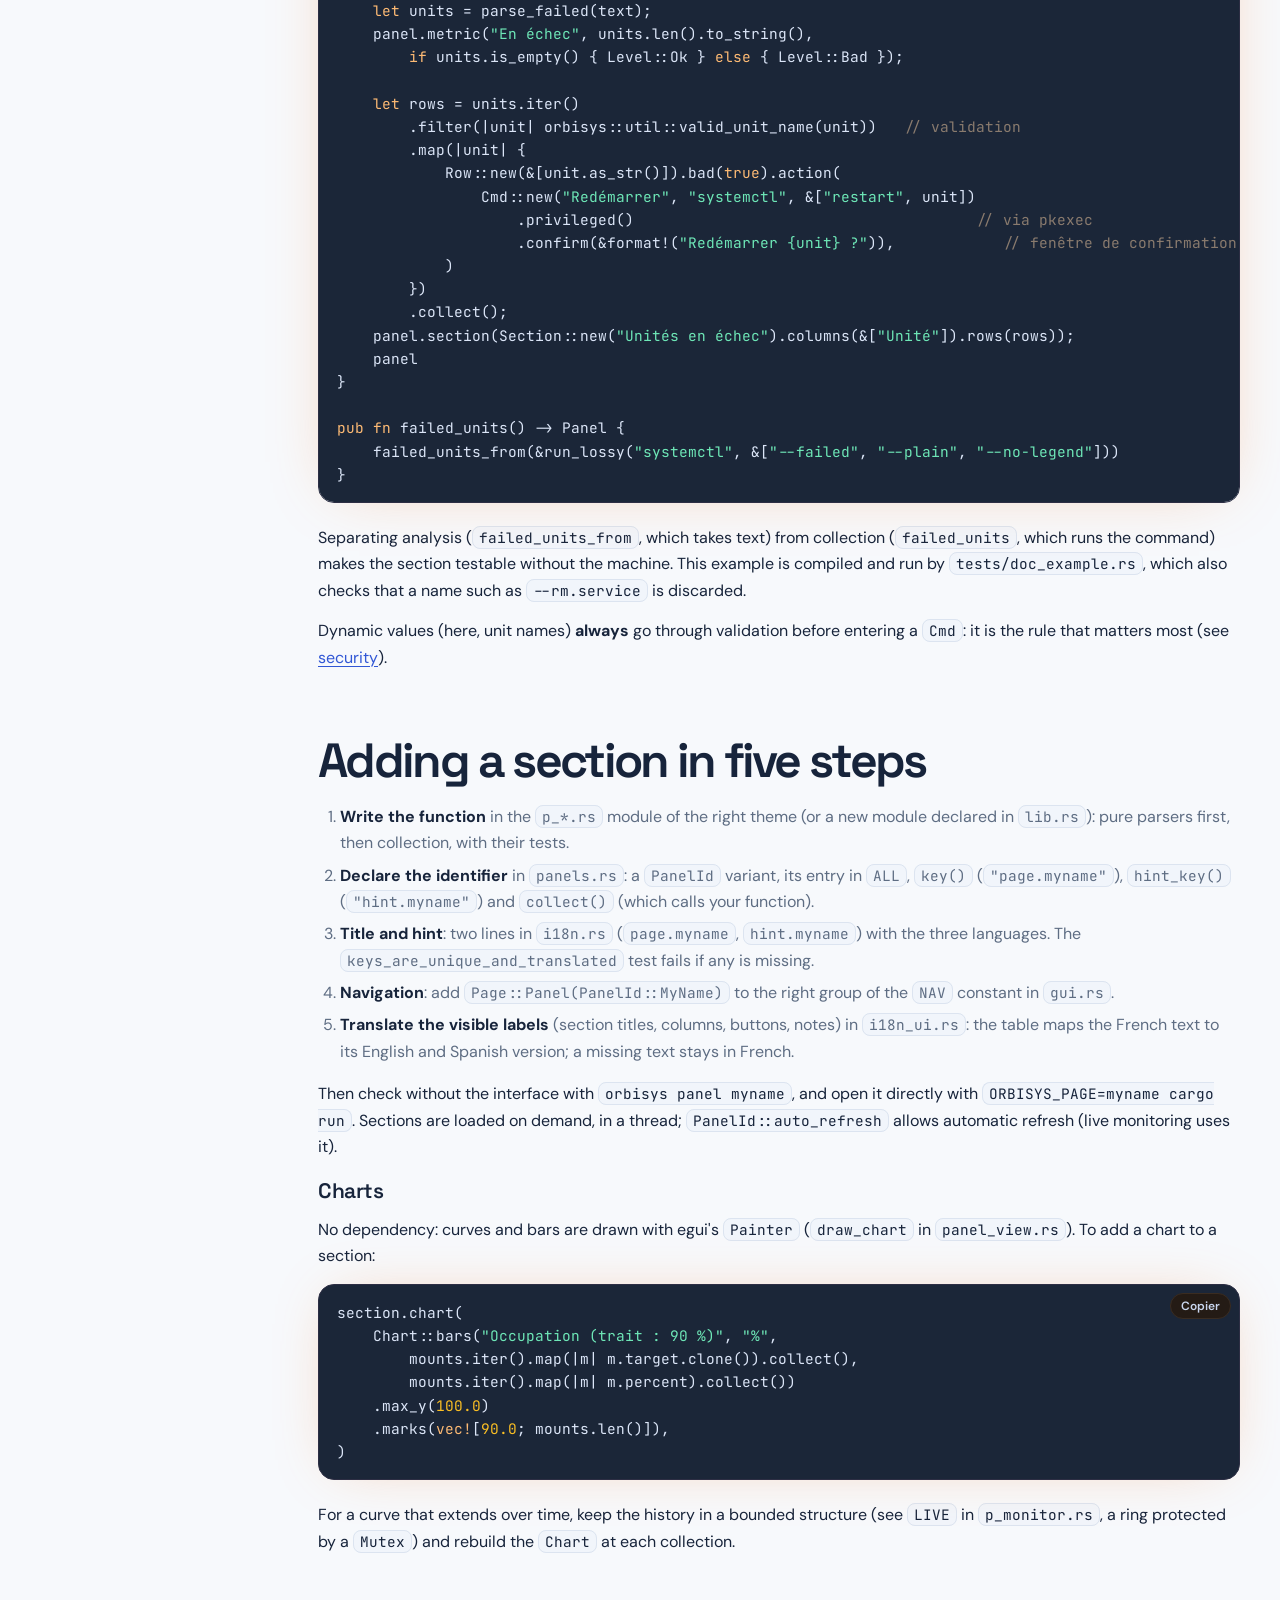
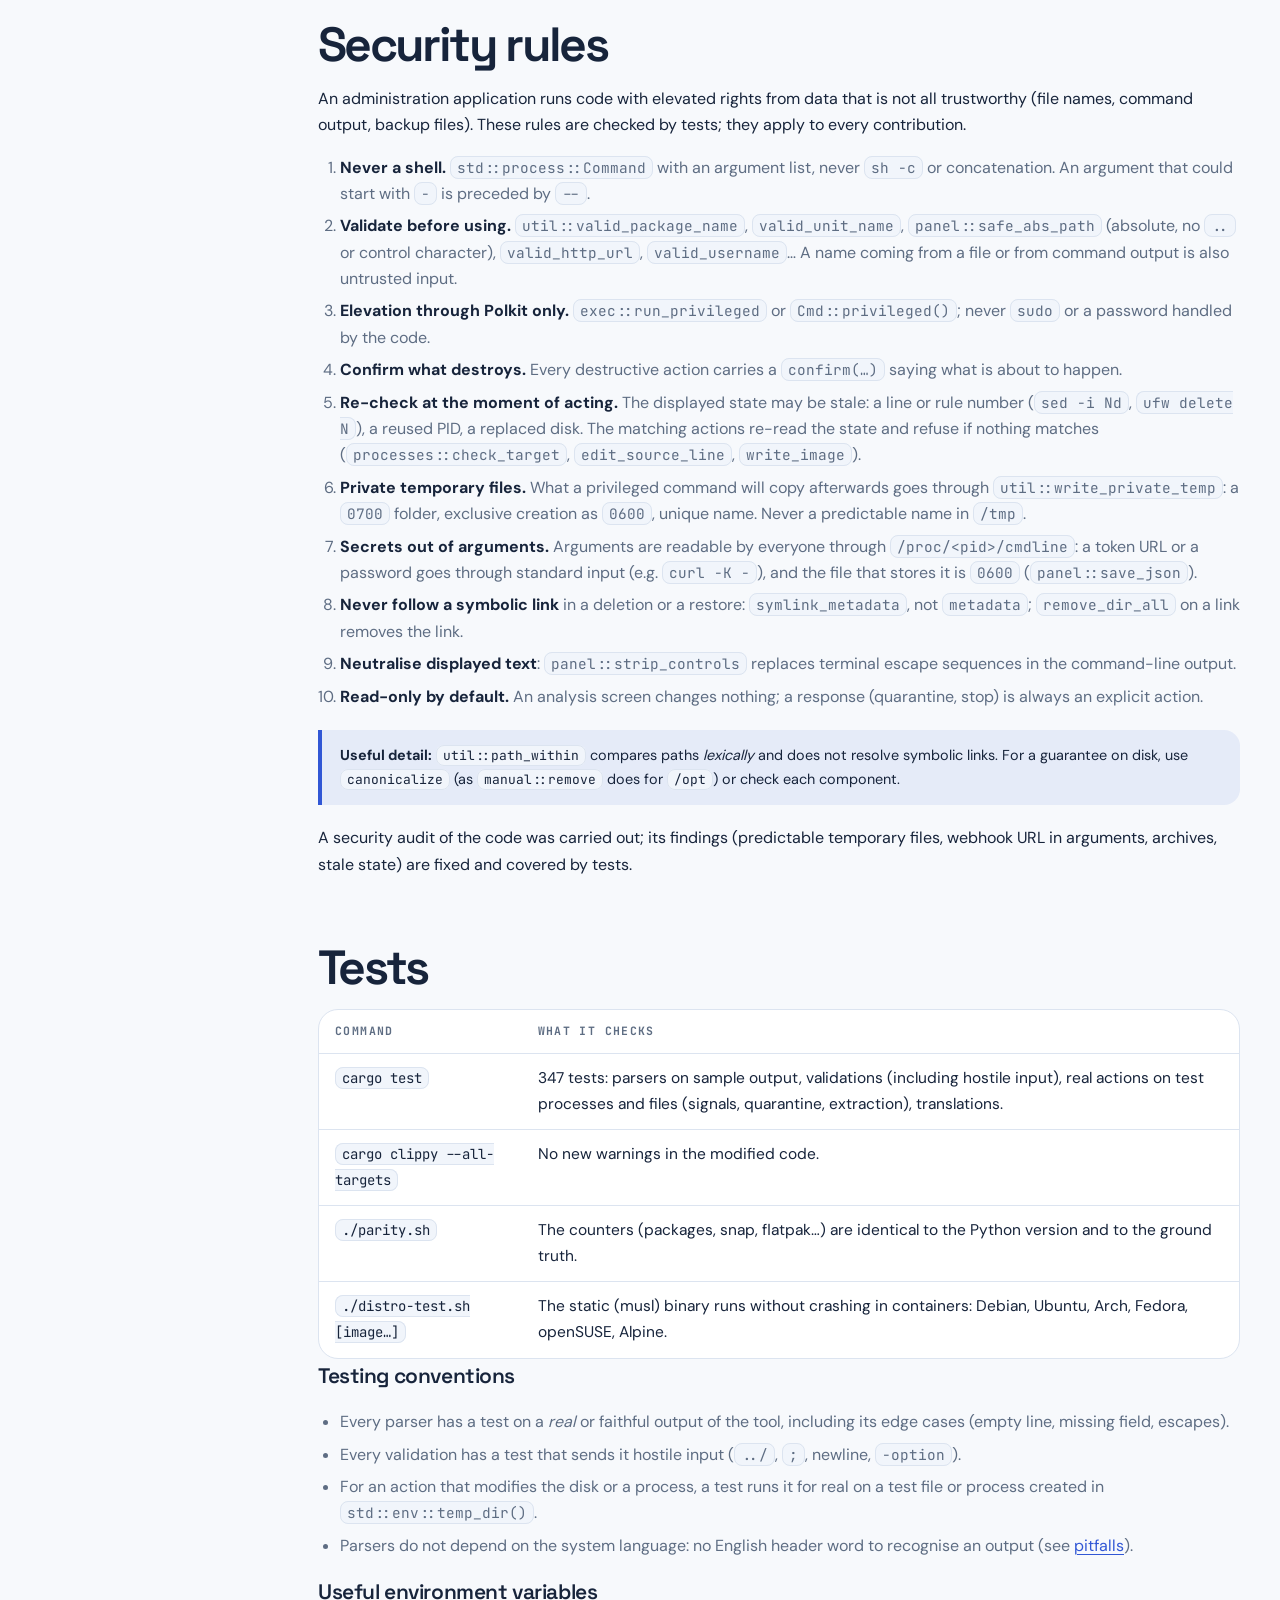
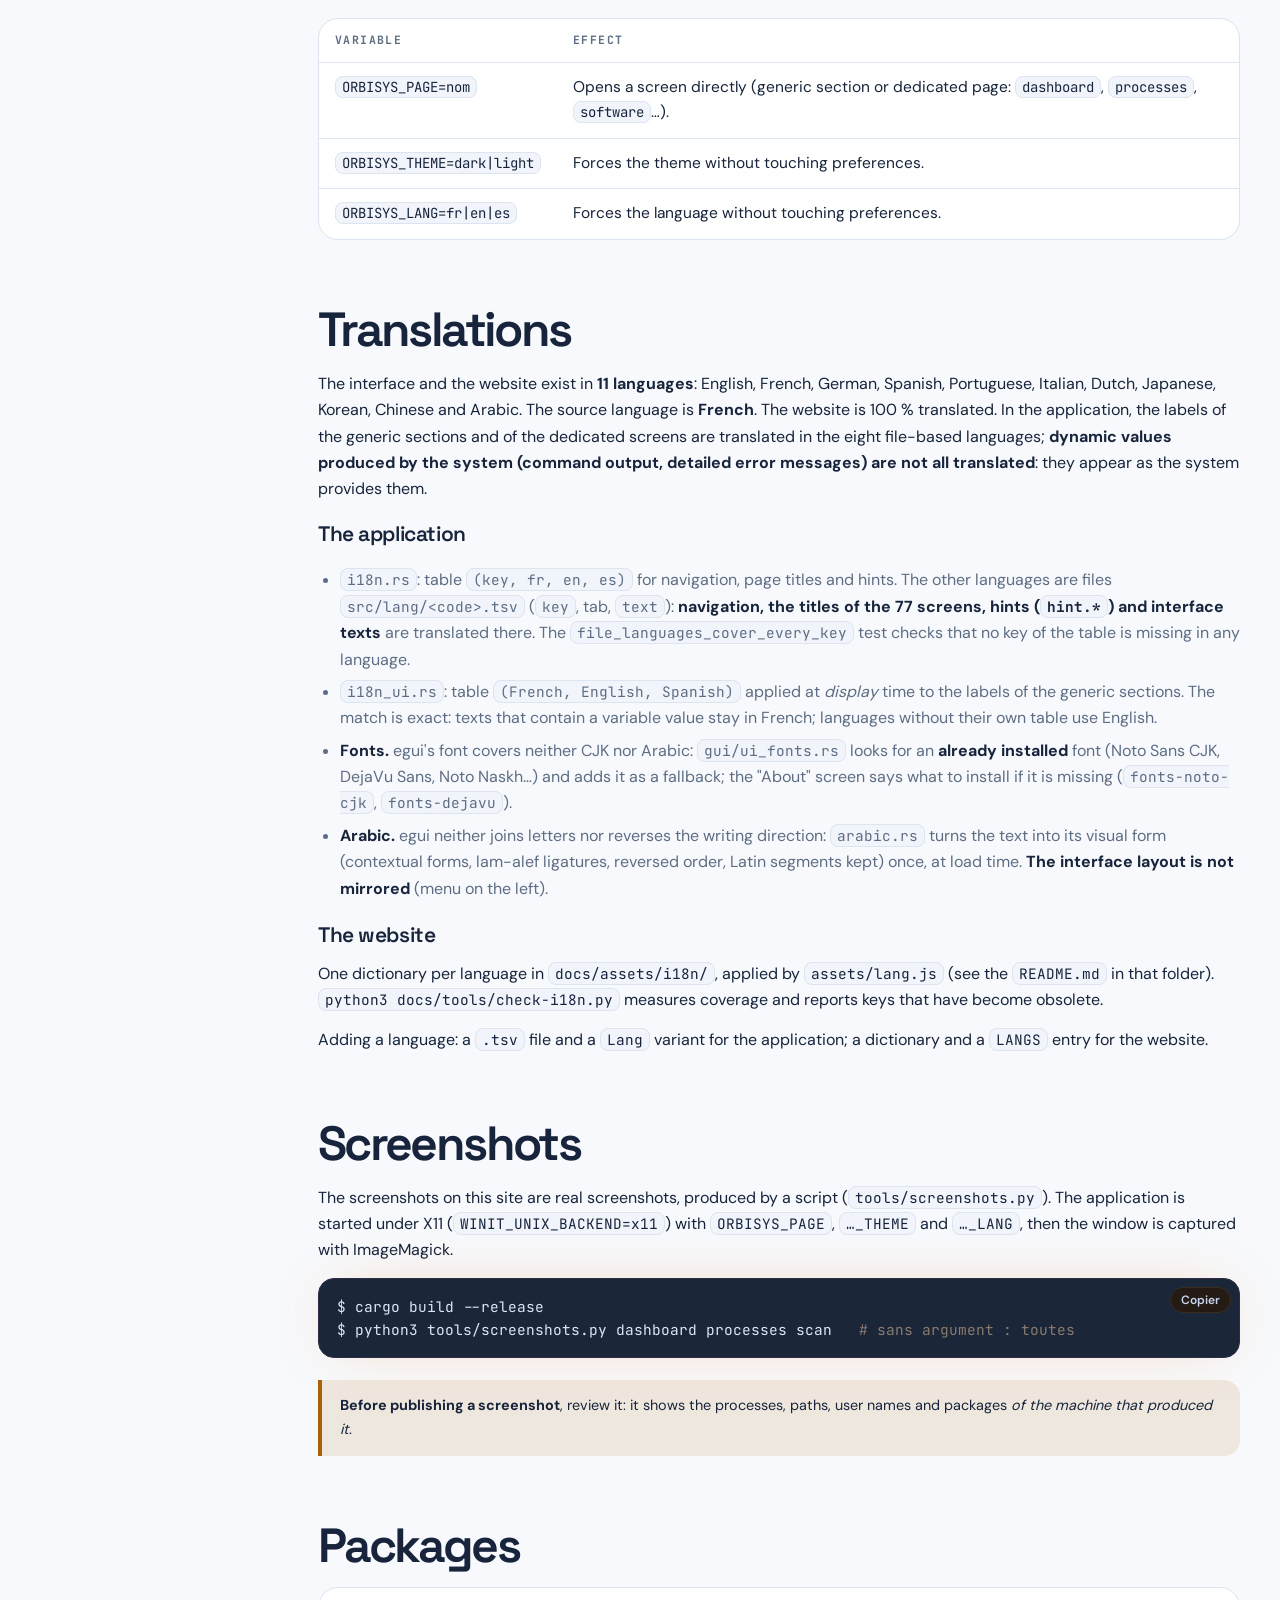
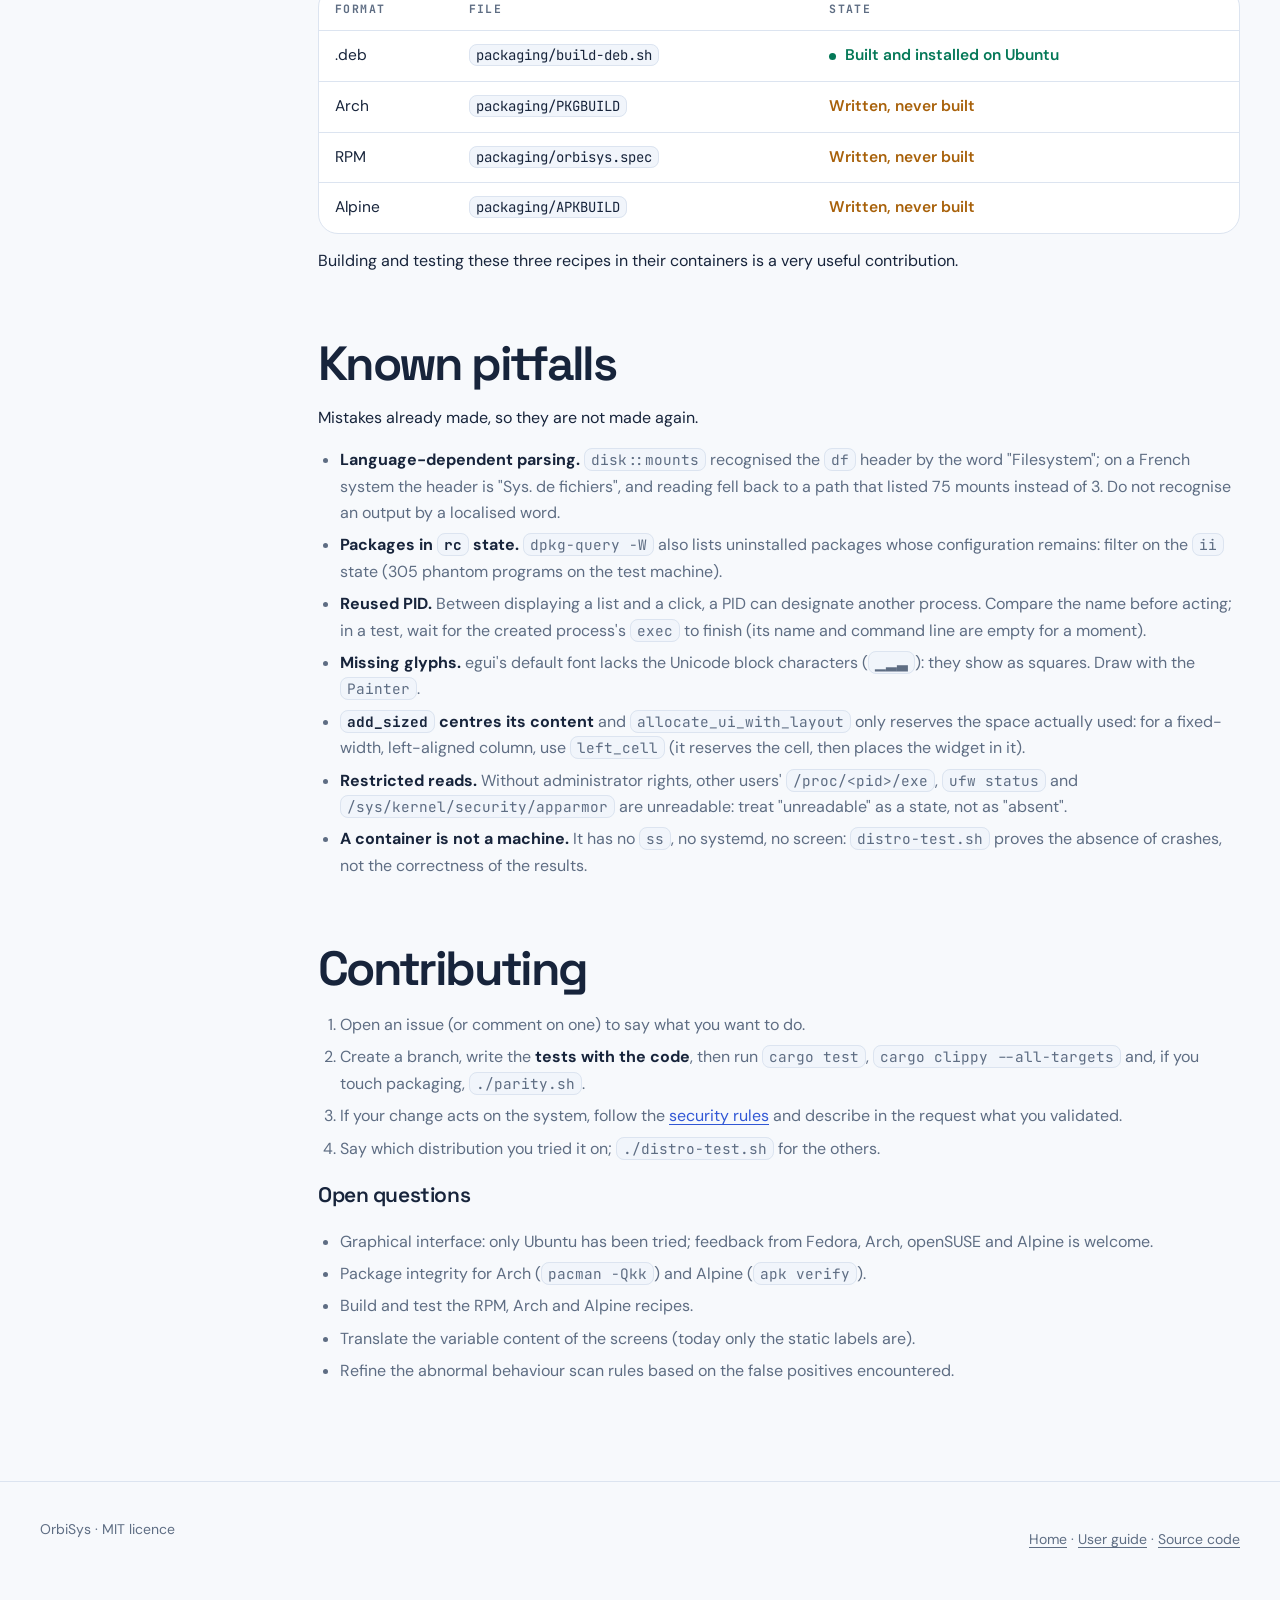
==== commit c18e1567: "feat: add social preview image for enhanced visibility" ====
--- a/docs/developpeurs.html
+++ b/docs/developpeurs.html
@@ -3,9 +3,27 @@
 <head>
 <meta charset="utf-8">
 <meta name="viewport" content="width=device-width, initial-scale=1">
-<title>Documentation développeurs — OrbiSys</title>
-<meta name="description" content="Architecture d'OrbiSys (Rust, egui), modèle d'écran générique, ajout d'une rubrique, règles de sécurité, tests multi-distributions et conventions de contribution.">
+<title>Developer Documentation — OrbiSys</title>
+<meta name="description" content="Explore OrbiSys architecture (Rust and egui), screen patterns, security practices, cross-distribution checks, and contribution guidelines.">
 <meta name="theme-color" content="#0f0b08">
+<link rel="canonical" href="https://aelharrak.github.io/orbisys/developpeurs.html">
+<meta property="og:type" content="website">
+<meta property="og:site_name" content="OrbiSys">
+<meta property="og:locale" content="en_US">
+<meta property="og:url" content="https://aelharrak.github.io/orbisys/developpeurs.html">
+<meta property="og:title" content="Developer Documentation — OrbiSys">
+<meta property="og:description" content="Explore OrbiSys architecture, security practices, packaging, and contribution guidelines.">
+<meta property="og:image" content="https://aelharrak.github.io/orbisys/assets/social-preview.png">
+<meta property="og:image:secure_url" content="https://aelharrak.github.io/orbisys/assets/social-preview.png">
+<meta property="og:image:type" content="image/png">
+<meta property="og:image:width" content="1200">
+<meta property="og:image:height" content="630">
+<meta property="og:image:alt" content="OrbiSys free Linux app, with a preview of its dashboard">
+<meta name="twitter:card" content="summary_large_image">
+<meta name="twitter:title" content="Developer Documentation — OrbiSys">
+<meta name="twitter:description" content="Architecture, security, packaging, and contribution guidance for OrbiSys.">
+<meta name="twitter:image" content="https://aelharrak.github.io/orbisys/assets/social-preview.png">
+<meta name="twitter:image:alt" content="Preview of the OrbiSys system dashboard">
 <link rel="icon" href="assets/logo.svg" type="image/svg+xml">
 <link rel="stylesheet" href="assets/style.css">
 <script src="assets/site.js"></script>
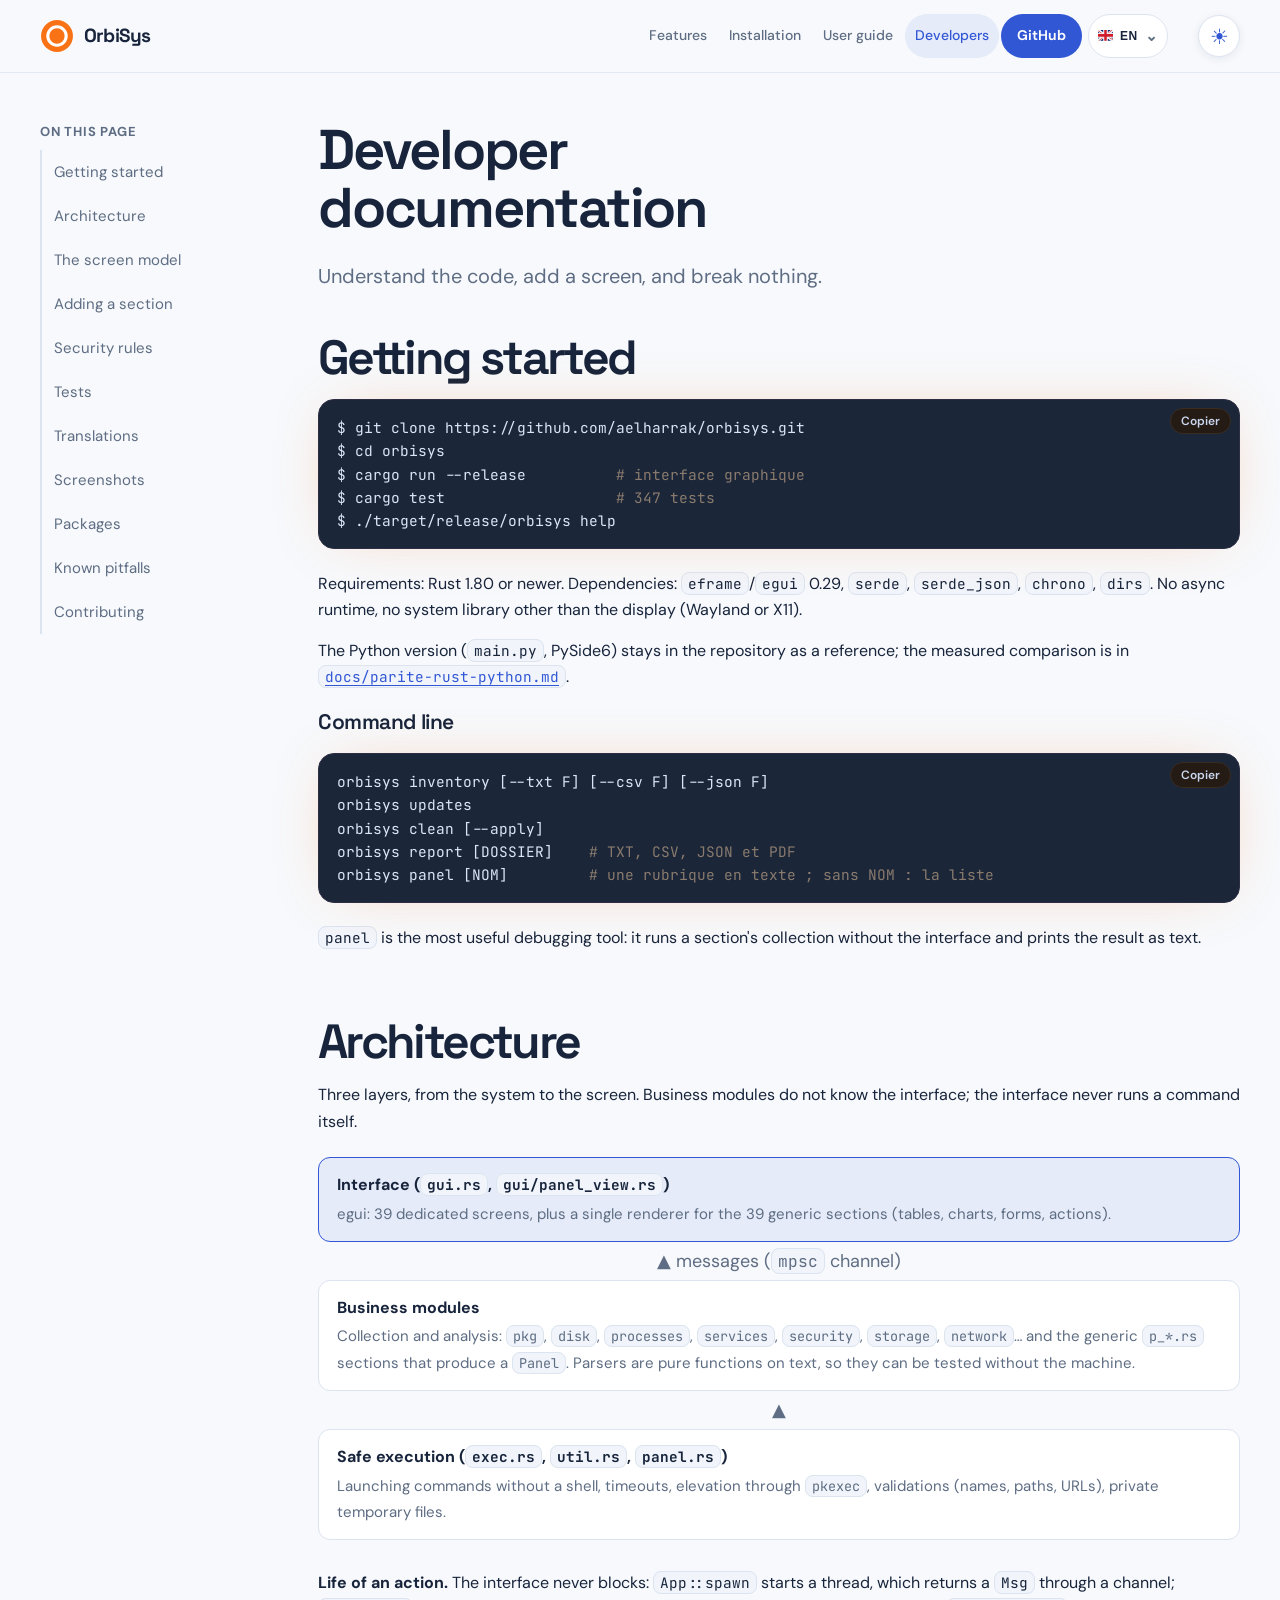
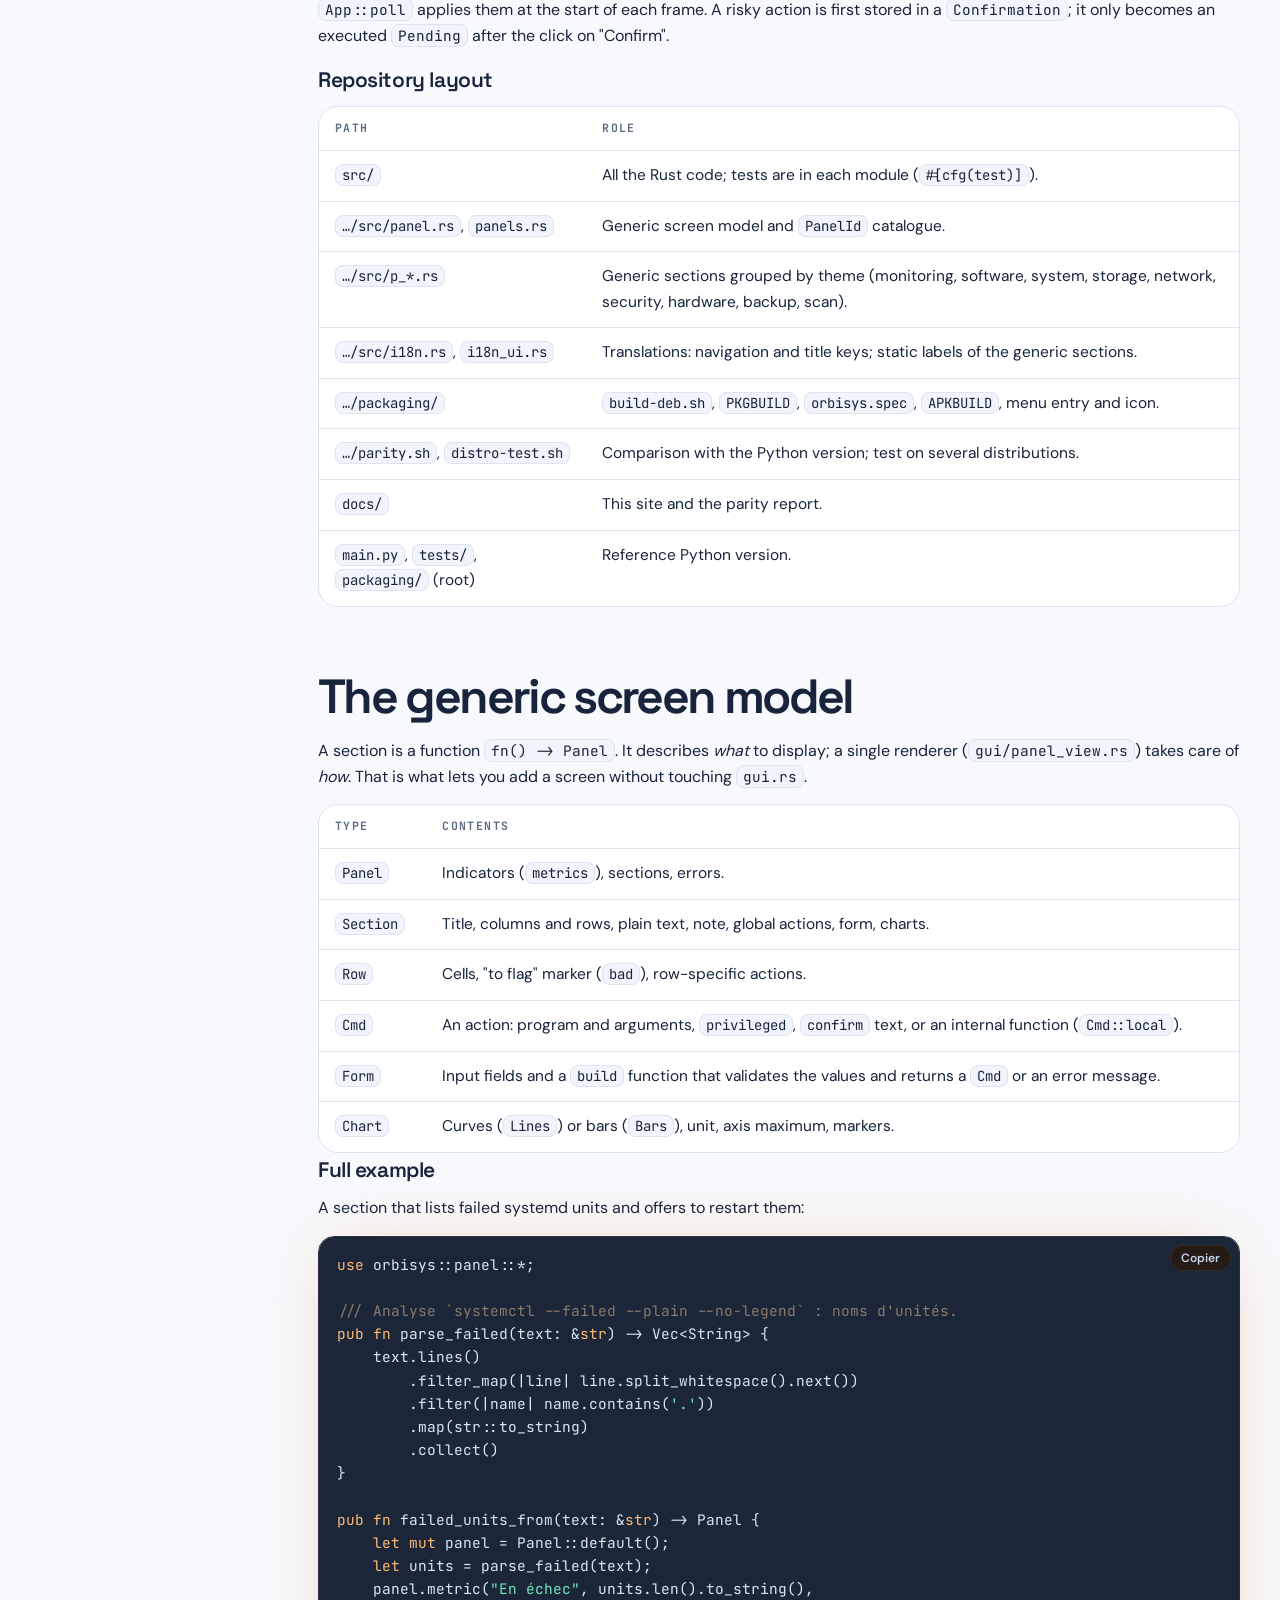
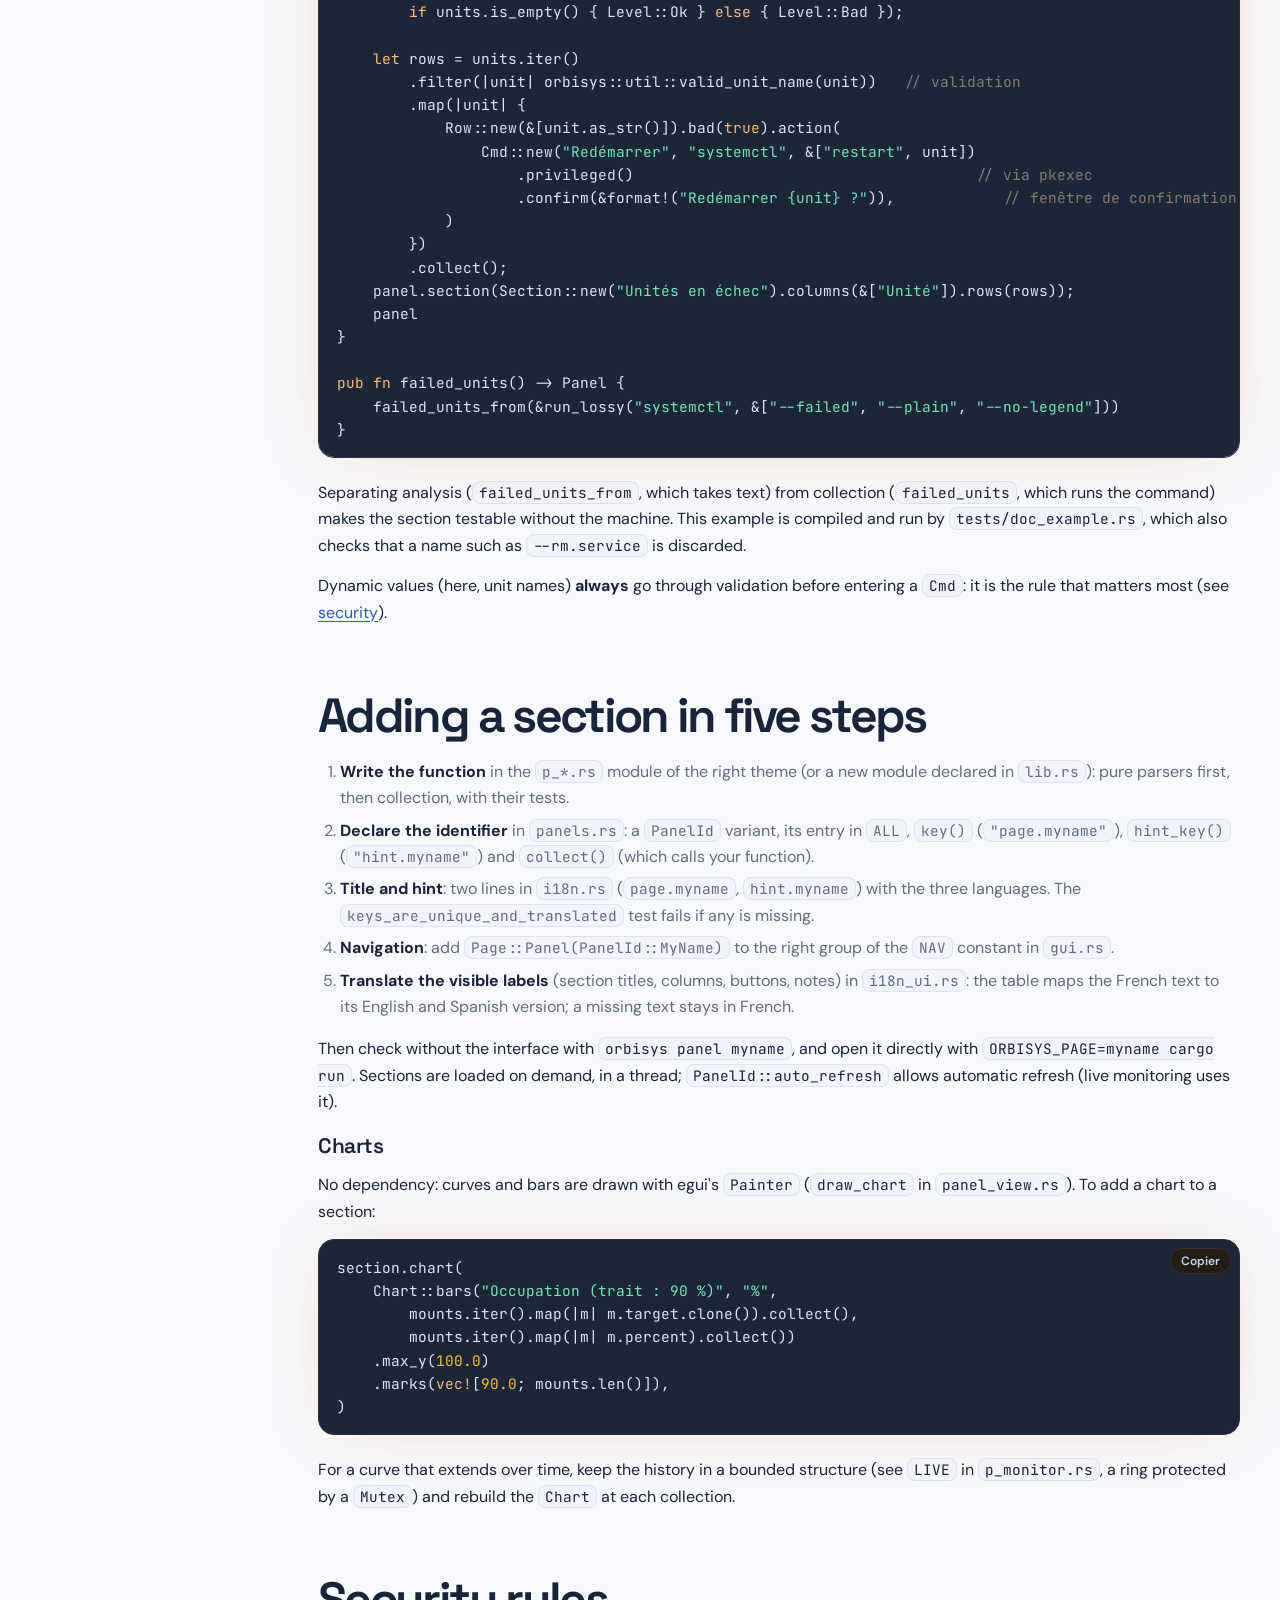
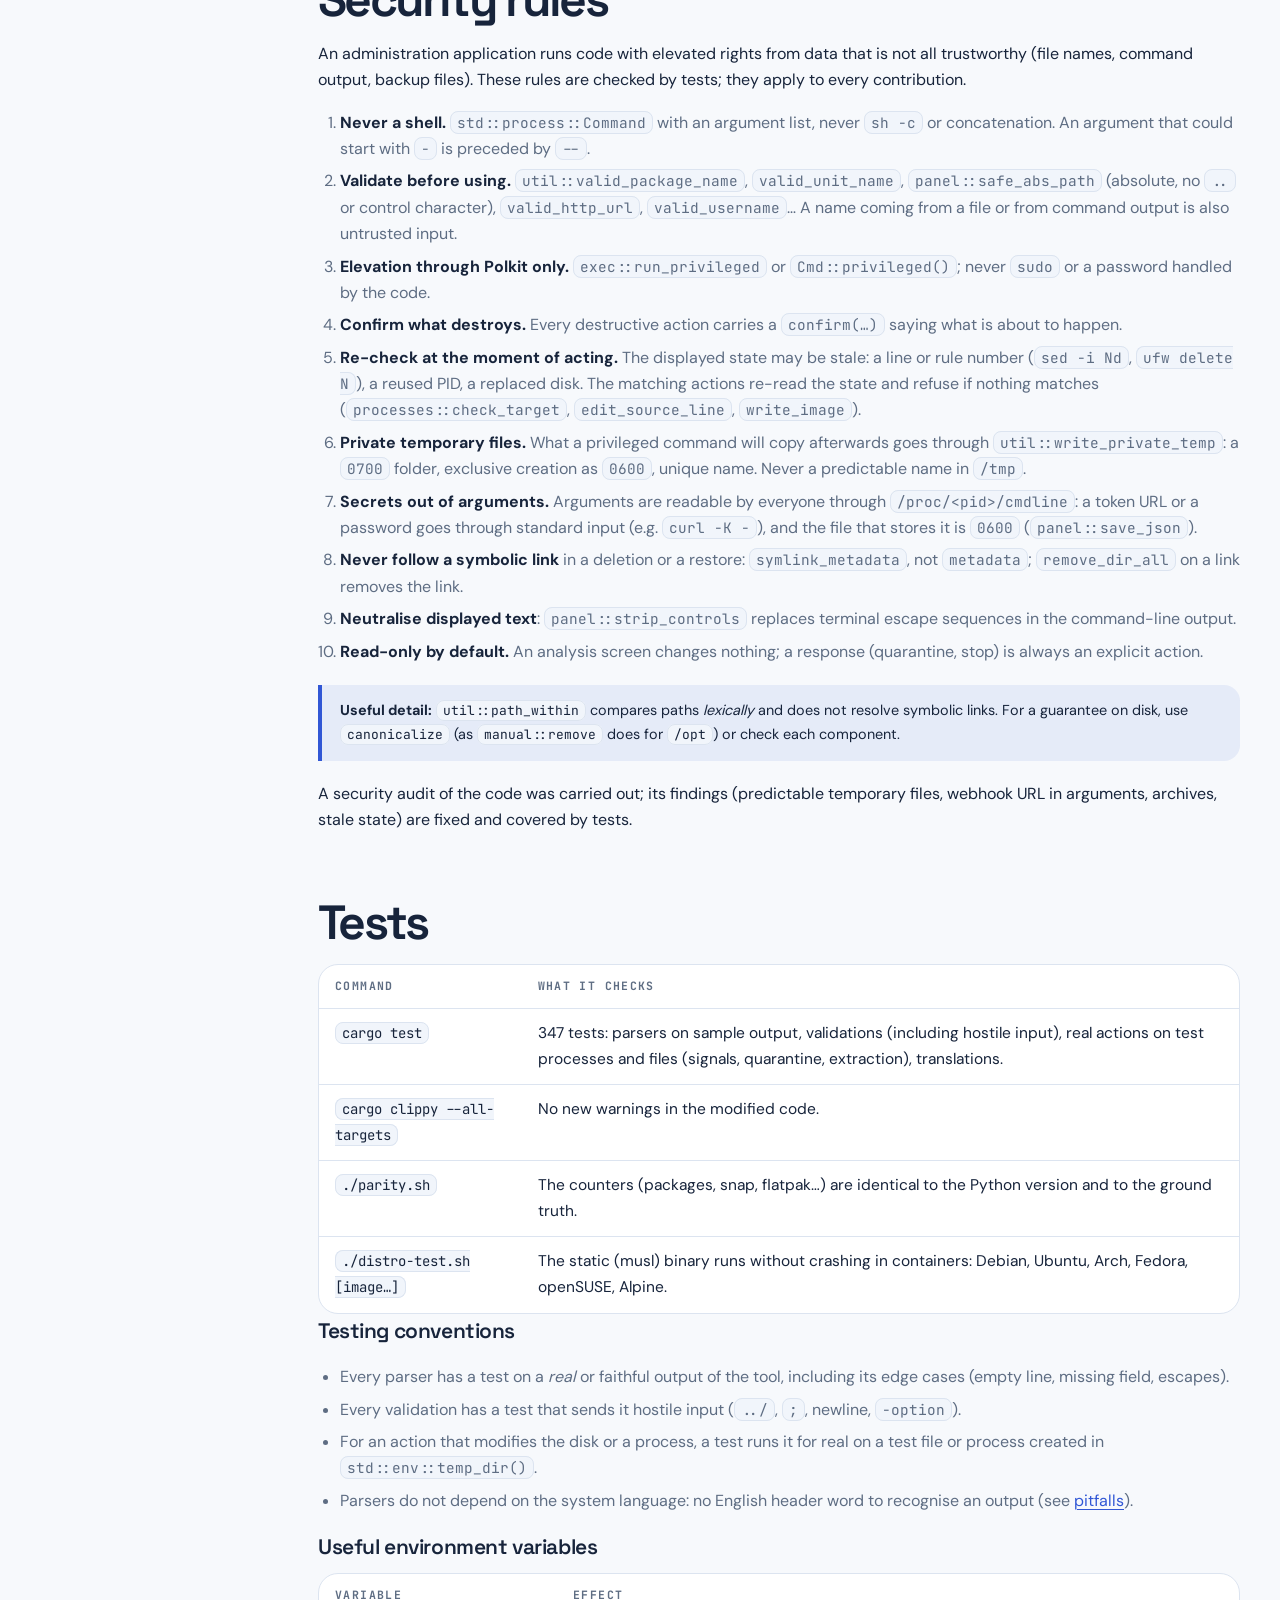
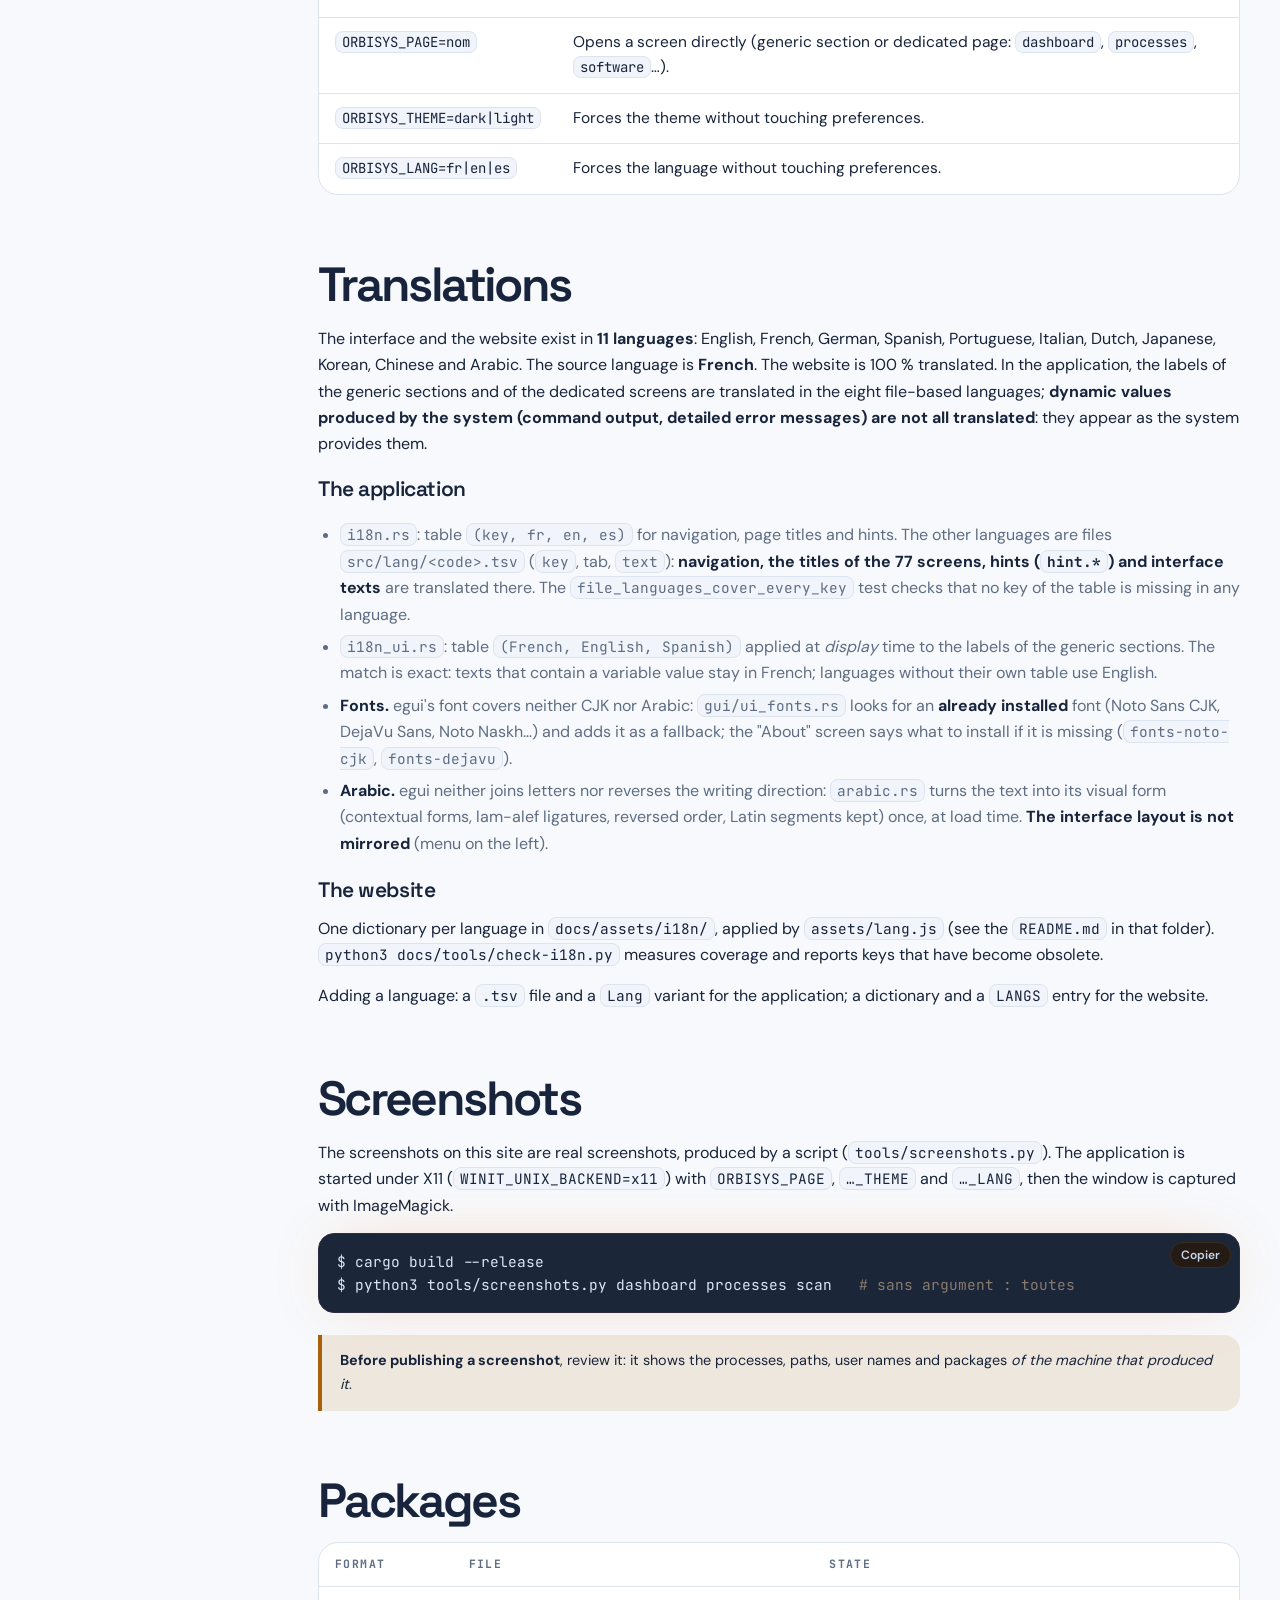
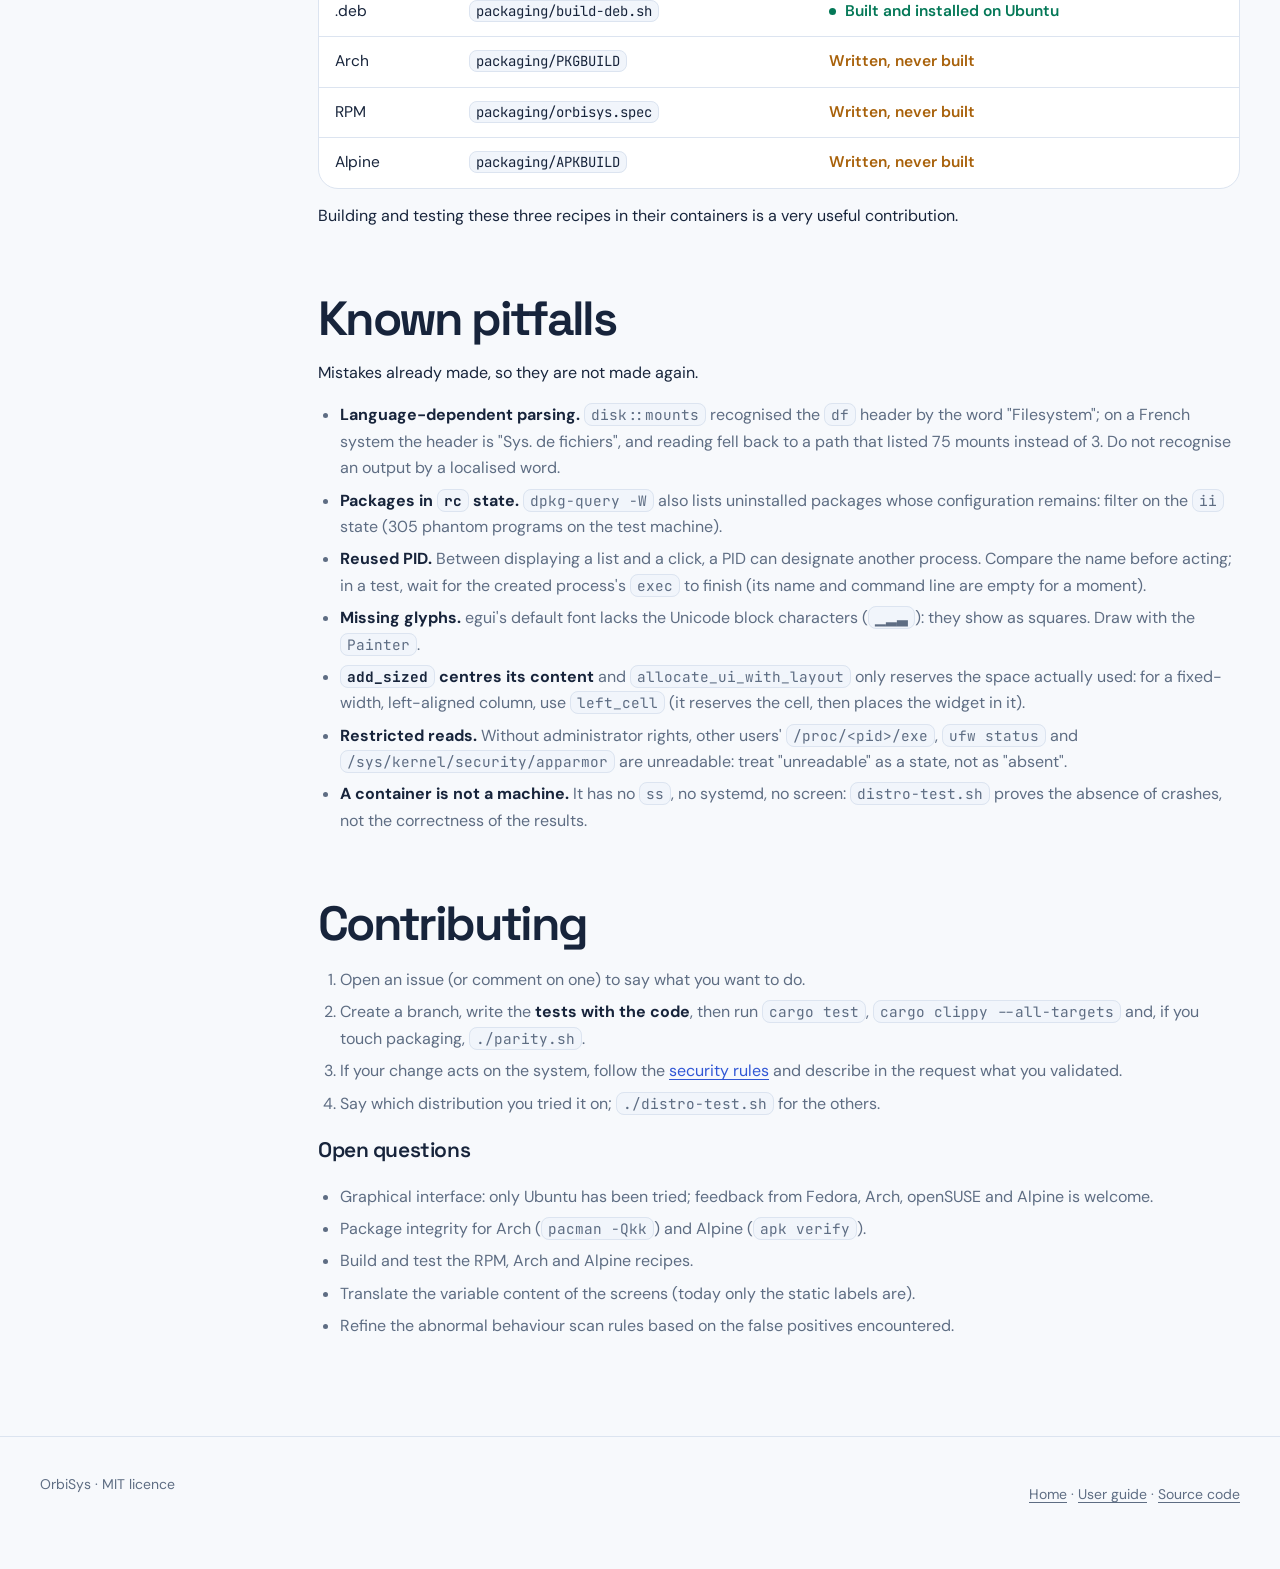
==== commit 4e59e776: "feat: remove partial translation notices and update Twitter descriptions for user and developer guid" ====
--- a/docs/developpeurs.html
+++ b/docs/developpeurs.html
@@ -21,7 +21,7 @@
 <meta property="og:image:alt" content="OrbiSys free Linux app, with a preview of its dashboard">
 <meta name="twitter:card" content="summary_large_image">
 <meta name="twitter:title" content="Developer Documentation — OrbiSys">
-<meta name="twitter:description" content="Architecture, security, packaging, and contribution guidance for OrbiSys.">
+<meta name="twitter:description" content="Explore OrbiSys architecture, security practices, packaging, and contribution guidelines.">
 <meta name="twitter:image" content="https://aelharrak.github.io/orbisys/assets/social-preview.png">
 <meta name="twitter:image:alt" content="Preview of the OrbiSys system dashboard">
 <link rel="icon" href="assets/logo.svg" type="image/svg+xml">
--- a/docs/assets/style.css
+++ b/docs/assets/style.css
@@ -249,12 +249,6 @@
 }
 #lang-menu .lang-option:hover, #lang-menu .lang-option.is-active { background: var(--card-2); }
 #lang-menu .lang-option[aria-selected="true"] { background: var(--accent-soft); }
-#lang-notice {
-  position: relative; background: color-mix(in srgb, var(--warn) 14%, var(--bg)); color: var(--fg);
-  border-bottom: 1px solid color-mix(in srgb, var(--warn) 45%, transparent);
-  padding: 10px 52px 10px 20px; font-size: 14.5px; text-align: center;
-}
-.lang-notice-close { position: absolute; inset-inline-end: 12px; top: 50%; transform: translateY(-50%); background: transparent; border: 0; color: inherit; font-size: 16px; cursor: pointer; padding: 6px 10px; }
 
 /* ---- Écriture de droite à gauche (arabe) : propriétés logiques et code toujours en LTR ---- */
 [dir="rtl"] .nav { margin-left: 0; margin-right: auto; }
